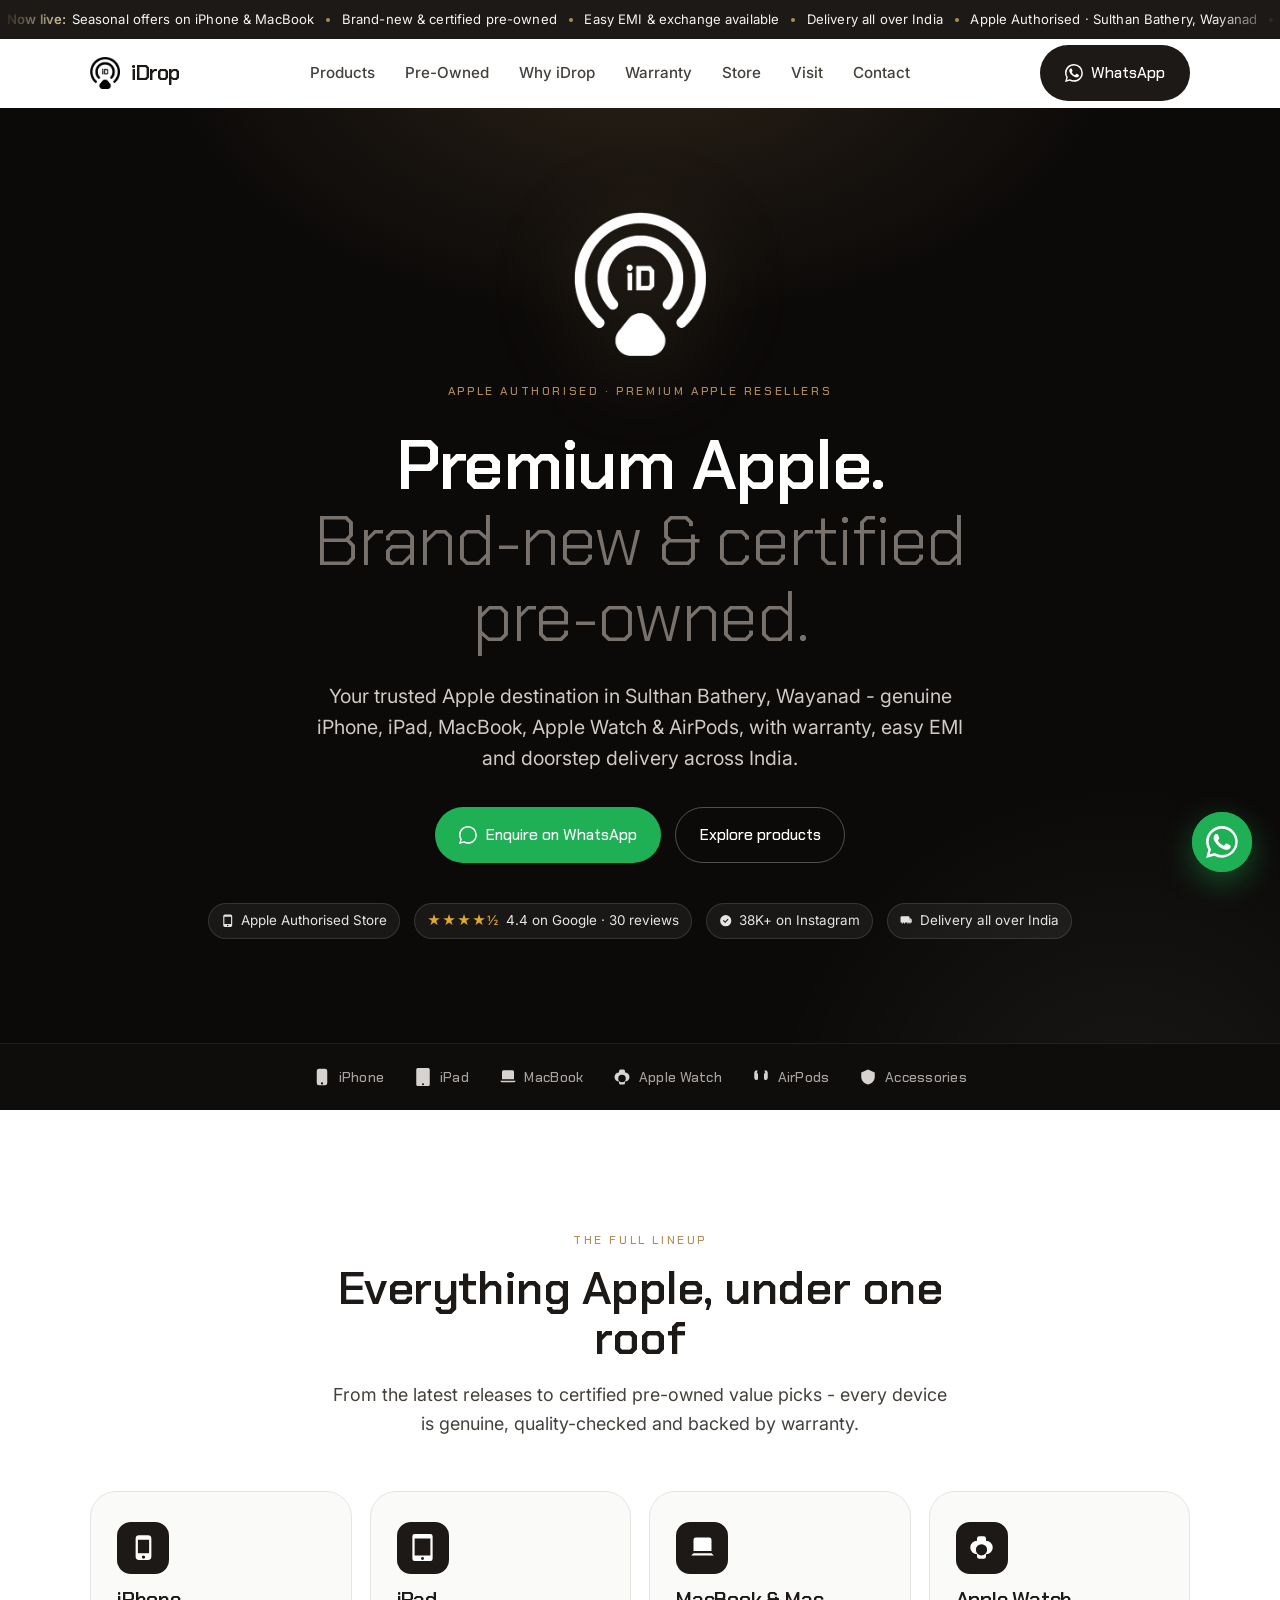
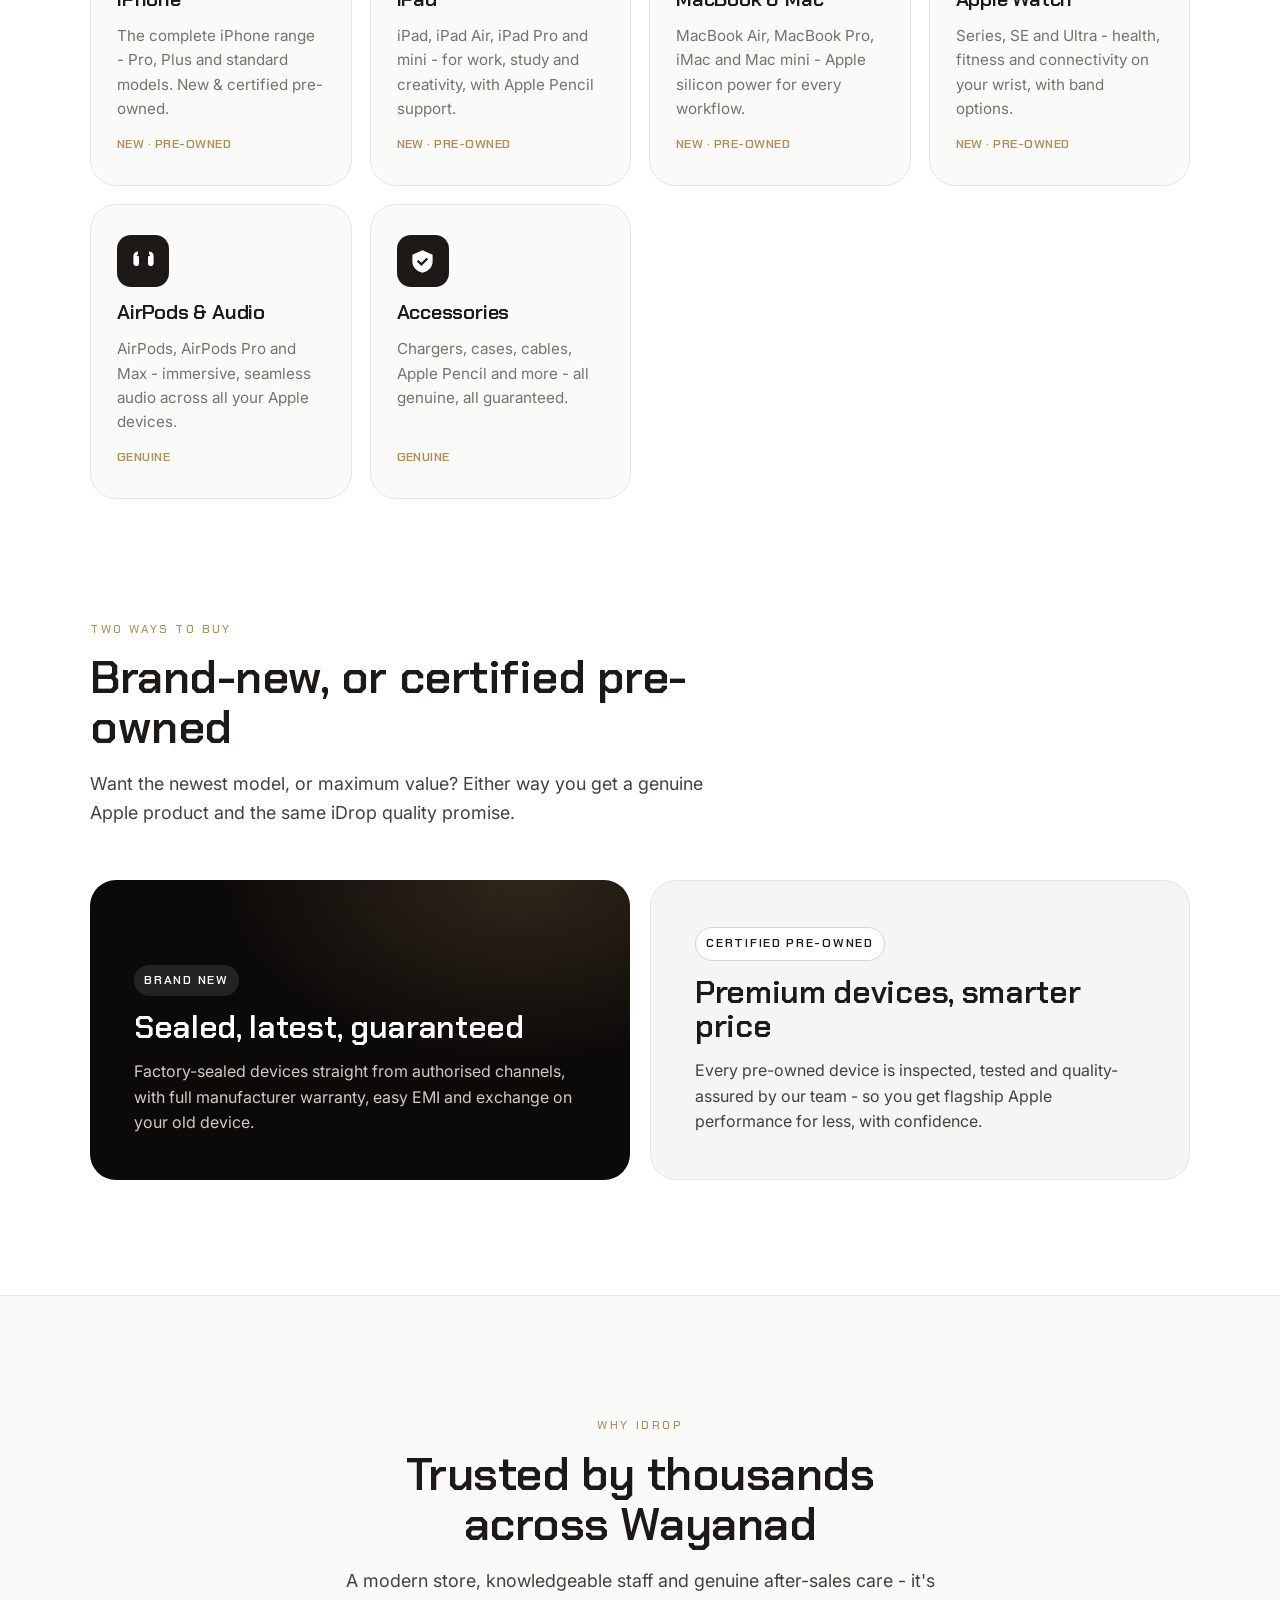
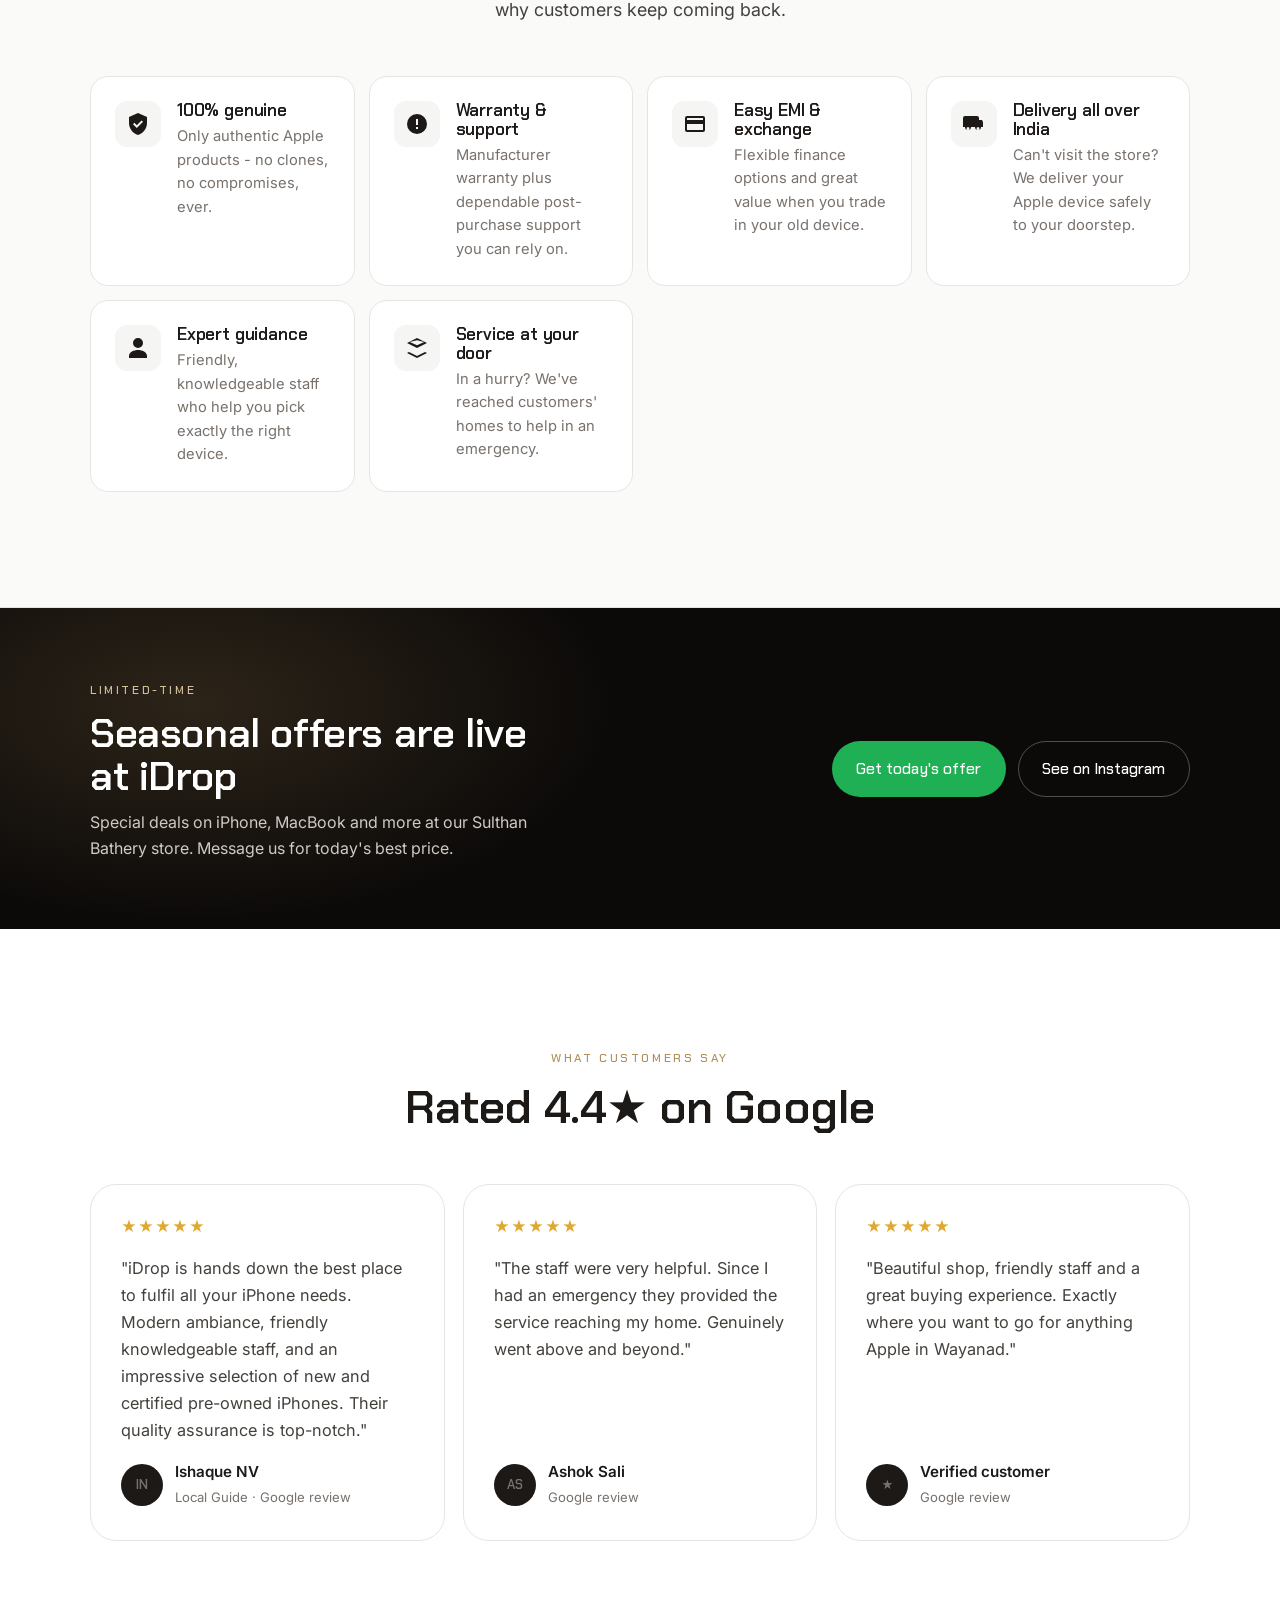
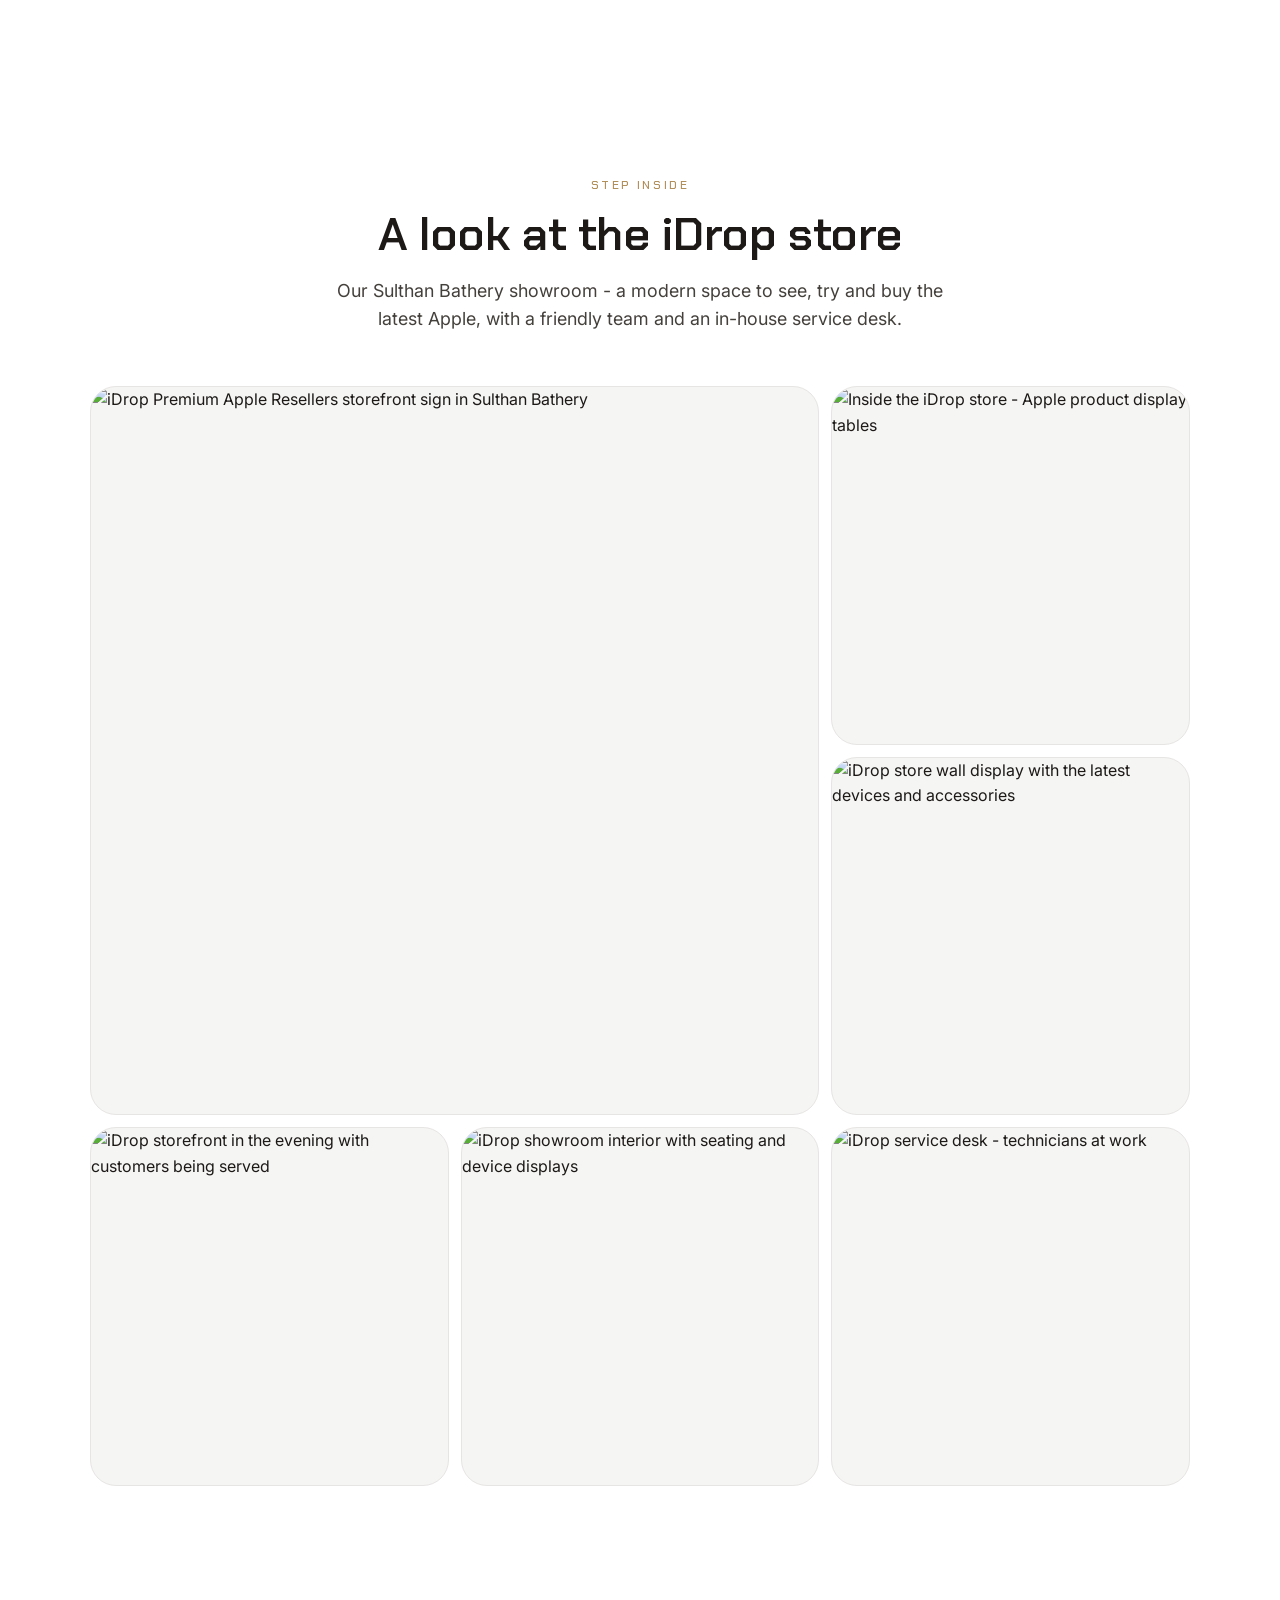
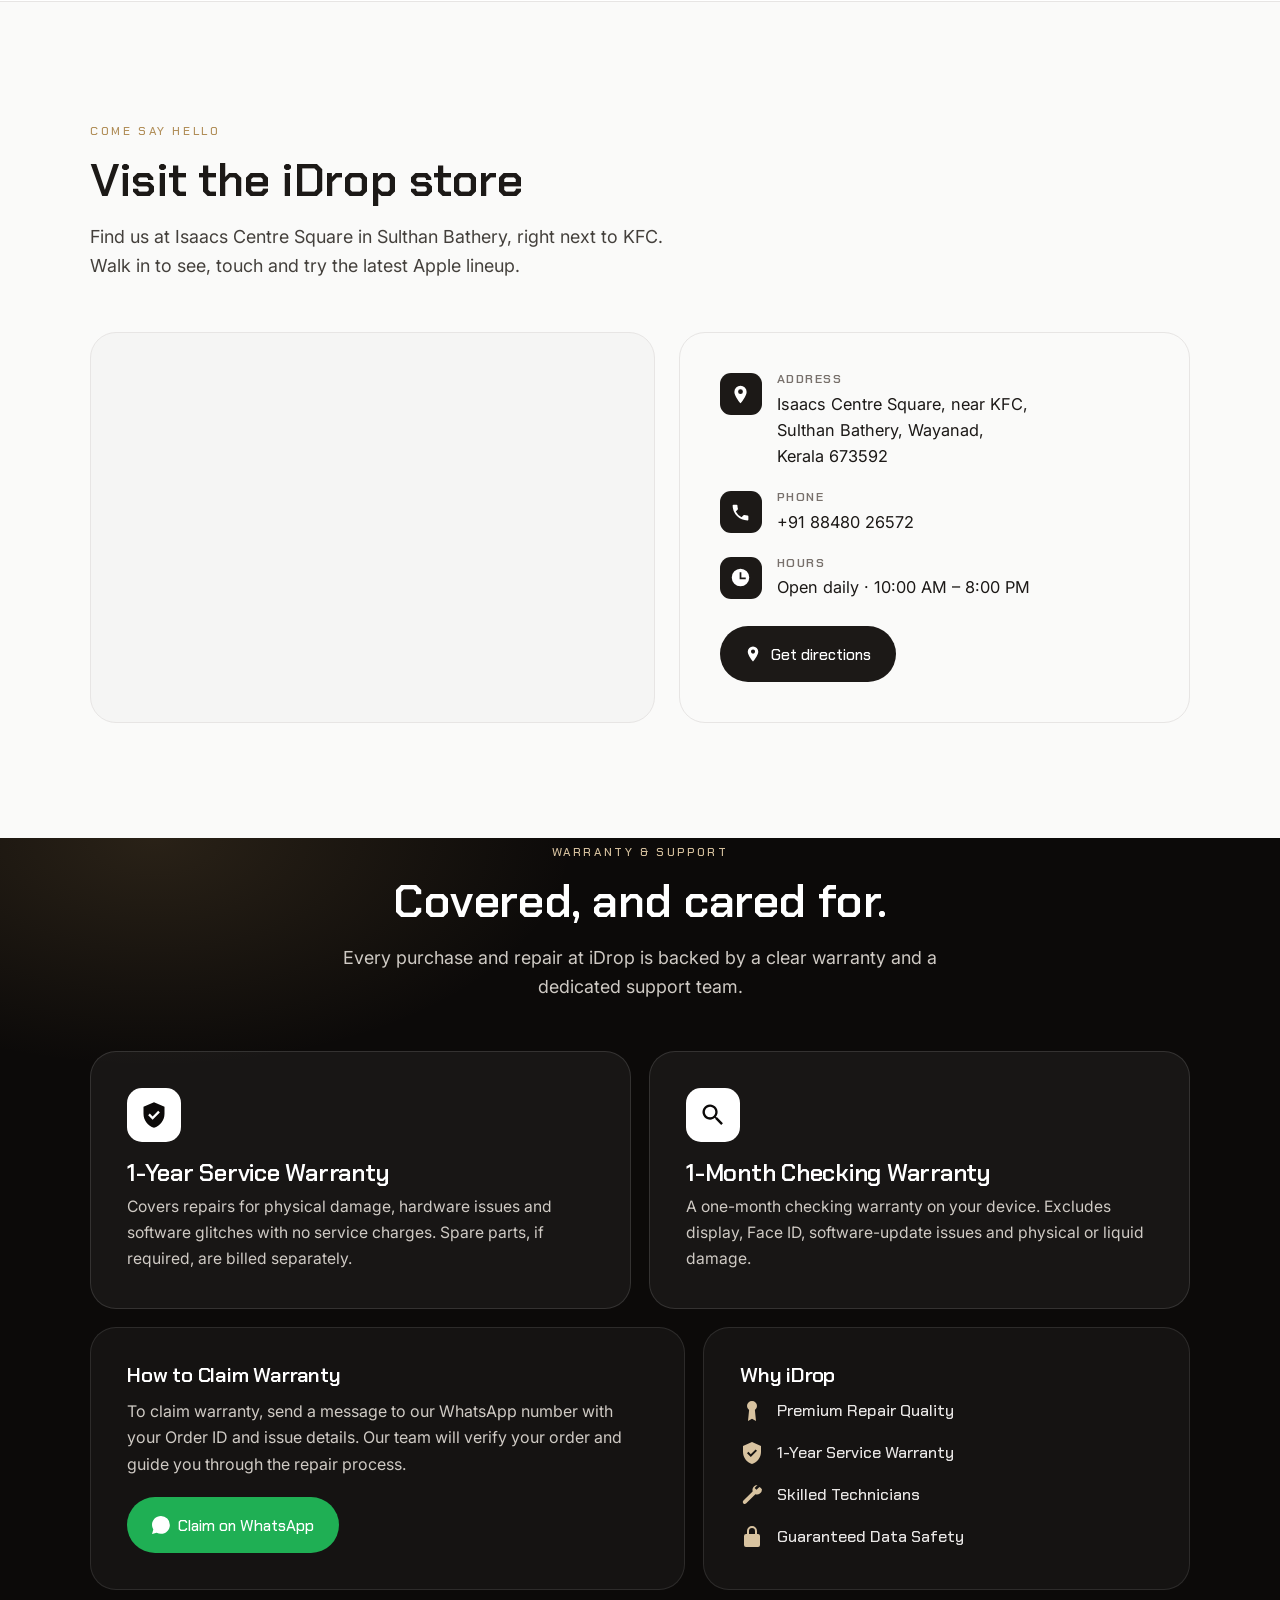
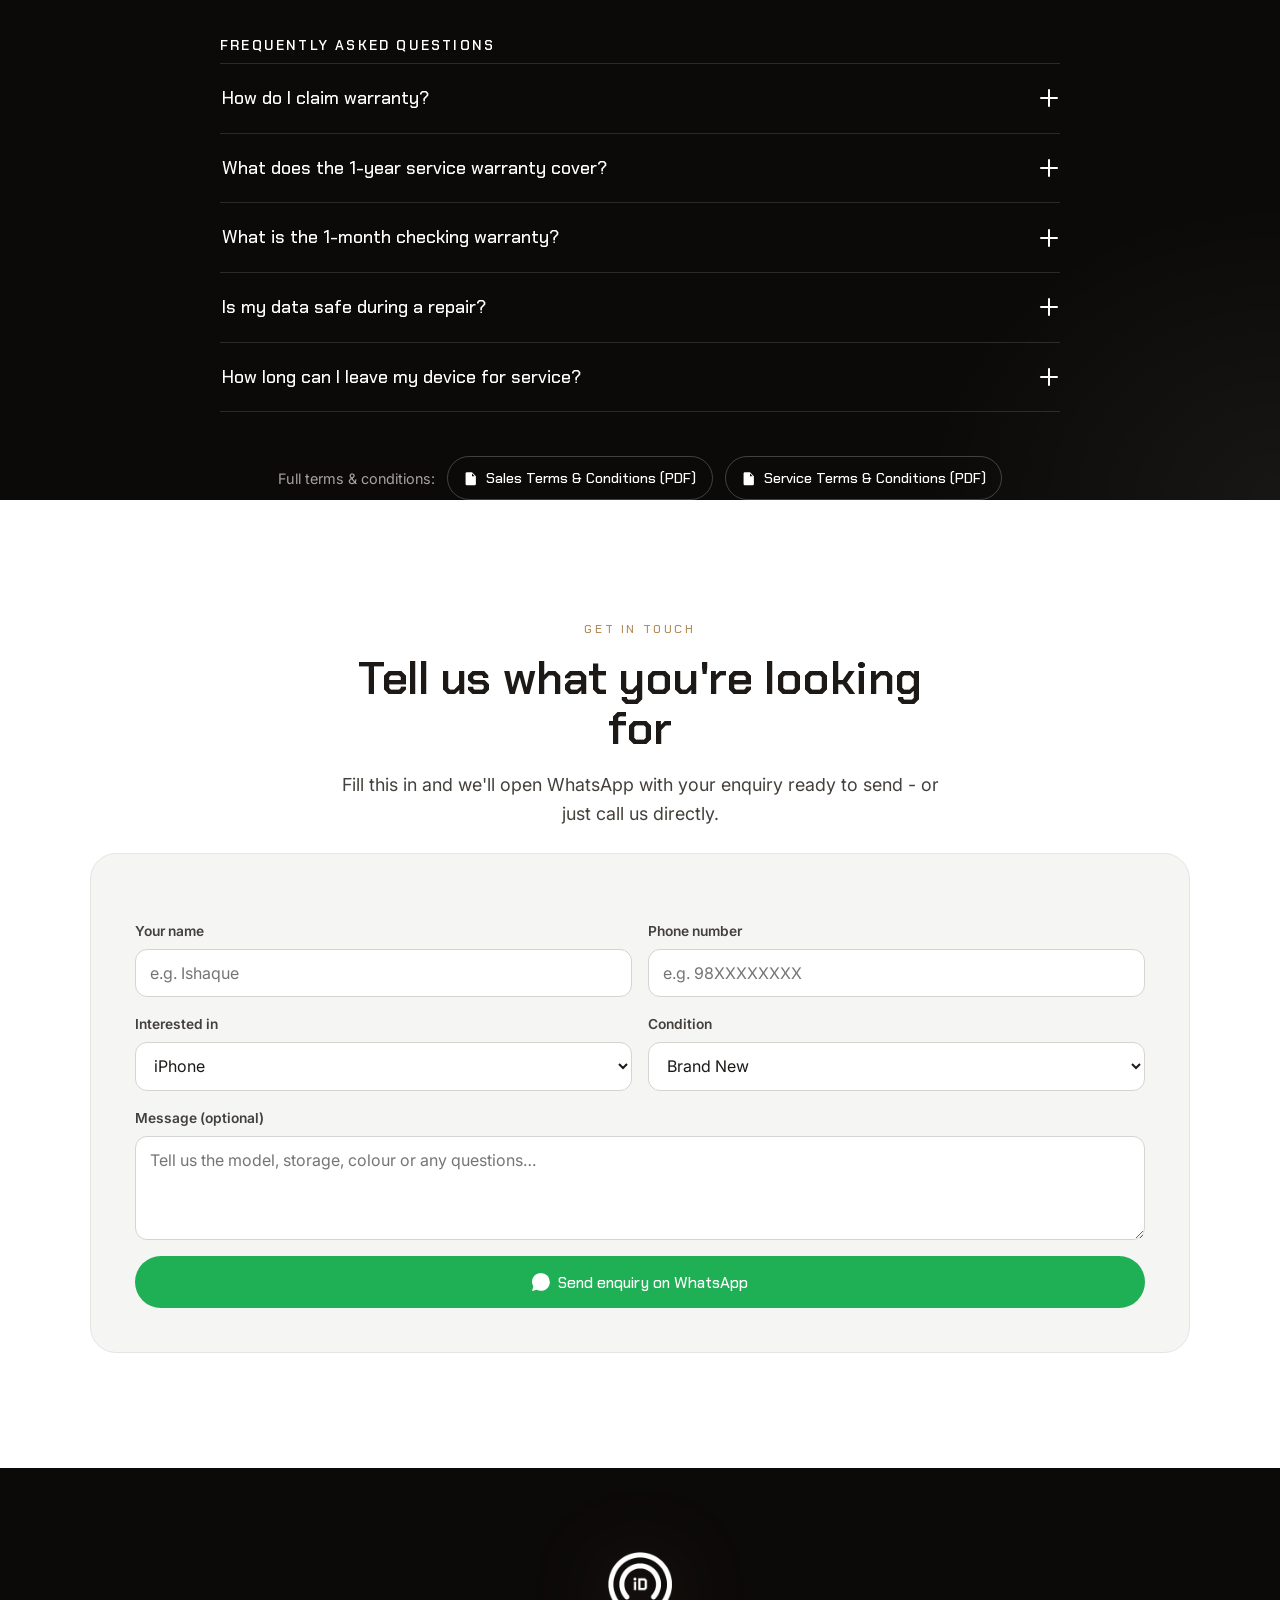
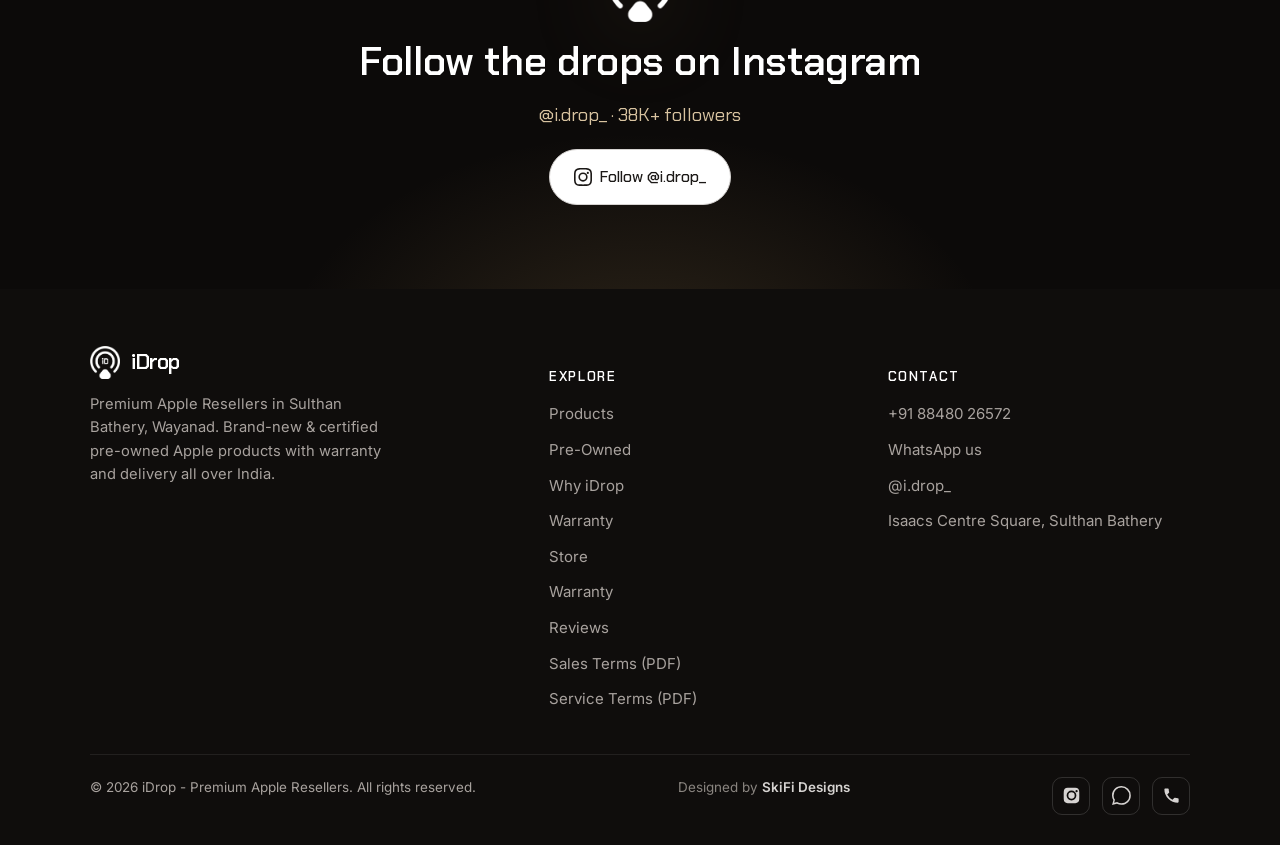
==== index.html @ 6bb277c7 "Add Warranty & Support section + sales/service T&C PDFs" ====
<!DOCTYPE html>
<html lang="en">
<head>
<meta charset="UTF-8">
<meta name="viewport" content="width=device-width, initial-scale=1">
<title>iDrop - Premium Apple Resellers in Sulthan Bathery, Wayanad</title>
<meta name="description" content="iDrop is an Apple Authorised premium reseller in Sulthan Bathery, Wayanad. Shop brand-new & certified pre-owned iPhone, iPad, MacBook, Apple Watch & AirPods with warranty, easy EMI and delivery all over India.">
<meta name="theme-color" content="#0C0A09">
<link rel="canonical" href="https://idropdigital.com/">
<link rel="icon" href="favicon.png" type="image/png">
<link rel="apple-touch-icon" href="favicon.png">
<!-- Open Graph -->
<meta property="og:type" content="website">
<meta property="og:title" content="iDrop - Premium Apple Resellers">
<meta property="og:description" content="Brand-new & certified pre-owned Apple products. Apple Authorised store in Sulthan Bathery, Wayanad. Delivery all over India.">
<meta property="og:url" content="https://idropdigital.com/">
<meta property="og:image" content="https://idropdigital.com/og-image.png">
<meta name="twitter:card" content="summary_large_image">
<!-- Fonts -->
<link rel="preconnect" href="https://fonts.googleapis.com">
<link rel="preconnect" href="https://fonts.gstatic.com" crossorigin>
<link href="https://fonts.googleapis.com/css2?family=Chakra+Petch:wght@300;400;500;600;700&family=Inter:wght@400;500;600&display=swap" rel="stylesheet">
<style>
/* ===== iDrop - Premium Apple Resellers ===== */
:root{
  --black:#0C0A09; --ink:#1C1917; --stone-900:#1c1917; --stone-700:#44403c;
  --stone-500:#78716c; --stone-300:#d6d3d1; --stone-200:#e7e5e4; --stone-100:#f5f5f4;
  --bg:#ffffff; --paper:#fafaf9; --white:#ffffff;
  --accent:#b08d57; --accent-soft:#d8c3a0; --star:#e0a82e;
  --ring:#1c1917;
  --maxw:1180px;
  --r-sm:12px; --r:18px; --r-lg:26px; --r-pill:999px;
  --sh-1:0 1px 2px rgba(12,10,9,.06),0 4px 14px rgba(12,10,9,.05);
  --sh-2:0 8px 30px rgba(12,10,9,.10);
  --sh-3:0 24px 60px rgba(12,10,9,.18);
  --ease:cubic-bezier(.22,.61,.36,1);
  --font-d:"Chakra Petch",system-ui,sans-serif;
  --font-b:"Inter",system-ui,-apple-system,Segoe UI,Roboto,sans-serif;
}
*,*::before,*::after{box-sizing:border-box}
html{scroll-behavior:smooth}
@media (prefers-reduced-motion:reduce){html{scroll-behavior:auto}}
body{
  margin:0;font-family:var(--font-b);color:var(--ink);background:var(--bg);
  font-size:16px;line-height:1.6;-webkit-font-smoothing:antialiased;text-rendering:optimizeLegibility;
  overflow-x:hidden;
}
h1,h2,h3,h4{font-family:var(--font-d);font-weight:600;line-height:1.08;letter-spacing:-.01em;margin:0}
p{margin:0}
a{color:inherit;text-decoration:none}
img,svg{display:block;max-width:100%}
.wrap{width:100%;max-width:var(--maxw);margin-inline:auto;padding-inline:clamp(20px,5vw,40px)}
.eyebrow{font-family:var(--font-d);text-transform:uppercase;letter-spacing:.22em;font-size:.74rem;font-weight:500;color:var(--accent)}
.section{padding-block:clamp(64px,9vw,128px)}
.center{text-align:center}
.muted{color:var(--stone-500)}
.h-sub{max-width:56ch;margin-top:18px;color:var(--stone-700);font-size:clamp(1rem,1.4vw,1.12rem)}
.center .h-sub{margin-inline:auto}

/* buttons */
.btn{display:inline-flex;align-items:center;gap:.55em;font-family:var(--font-d);font-weight:500;
  font-size:.98rem;padding:.92em 1.5em;border-radius:var(--r-pill);cursor:pointer;border:1px solid transparent;
  transition:transform .2s var(--ease),background .2s var(--ease),box-shadow .2s var(--ease),color .2s var(--ease);
  white-space:nowrap}
.btn svg{width:1.15em;height:1.15em}
.btn-dark{background:var(--ink);color:#fff}
.btn-dark:hover{background:#000;transform:translateY(-2px);box-shadow:var(--sh-2)}
.btn-light{background:#fff;color:var(--ink);border-color:var(--stone-300)}
.btn-light:hover{border-color:var(--ink);transform:translateY(-2px)}
.btn-wa{background:#1faf54;color:#fff}
.btn-wa:hover{background:#1c9c4b;transform:translateY(-2px);box-shadow:0 10px 30px rgba(31,175,84,.3)}
.btn-ghost{background:transparent;color:#fff;border-color:rgba(255,255,255,.28)}
.btn-ghost:hover{border-color:#fff;background:rgba(255,255,255,.08)}
.btn:focus-visible,a:focus-visible,button:focus-visible{outline:3px solid var(--accent);outline-offset:3px}

/* announce - single-line moving ticker */
.announce{background:var(--ink);color:#f5f5f4;font-size:.82rem;letter-spacing:.01em;overflow:hidden}
.announce .marquee{display:flex;overflow:hidden;white-space:nowrap;
  -webkit-mask-image:linear-gradient(90deg,transparent,#000 5%,#000 95%,transparent);
  mask-image:linear-gradient(90deg,transparent,#000 5%,#000 95%,transparent)}
.announce .marquee-track{display:inline-flex;flex:none;align-items:center;padding-block:9px;animation:annmarquee 32s linear infinite}
.announce .mg{display:inline-flex;align-items:center}
.announce:hover .marquee-track{animation-play-state:paused}
.announce .ann-item{display:inline-flex;align-items:center;padding:0 .55em;flex:none}
.announce strong{color:var(--accent-soft);font-weight:600;margin-right:.4em}
.announce .dot{width:4px;height:4px;border-radius:50%;background:var(--accent);flex:none;margin:0 .35em}
@keyframes annmarquee{from{transform:translateX(0)}to{transform:translateX(-50%)}}
@media (prefers-reduced-motion:reduce){.announce .marquee-track{animation:none}}

/* nav */
.nav{position:sticky;top:0;z-index:50;background:rgba(255,255,255,.72);backdrop-filter:saturate(160%) blur(14px);
  -webkit-backdrop-filter:saturate(160%) blur(14px);border-bottom:1px solid transparent;transition:border-color .3s,box-shadow .3s}
.nav.scrolled{border-color:var(--stone-200);box-shadow:0 4px 20px rgba(12,10,9,.05)}
.nav .wrap{display:flex;align-items:center;justify-content:space-between;height:68px;gap:24px}
.brand{display:flex;align-items:center;gap:11px;color:var(--ink)}
.brand .mark{width:30px;color:var(--ink);--mark-bg:#fff;display:inline-block}
.brand .word{font-family:var(--font-d);font-weight:600;font-size:1.34rem;letter-spacing:-.02em}
.brand .word b{font-weight:600}
.nav-links{display:flex;align-items:center;gap:30px}
.nav-links a{font-size:.95rem;color:var(--stone-700);font-weight:500;position:relative;padding:6px 0}
.nav-links a::after{content:"";position:absolute;left:0;right:100%;bottom:0;height:2px;background:var(--ink);transition:right .25s var(--ease)}
.nav-links a:hover{color:var(--ink)}
.nav-links a:hover::after{right:0}
.nav-cta{display:flex;align-items:center;gap:12px}
.nav-toggle{display:none;background:none;border:0;cursor:pointer;padding:8px;color:var(--ink)}
.nav-toggle svg{width:26px;height:26px}

/* hero */
.hero{position:relative;background:var(--black);color:#fff;overflow:hidden}
.hero::before{content:"";position:absolute;inset:0;background:
  radial-gradient(800px 480px at 50% -8%,rgba(176,141,87,.18),transparent 60%),
  radial-gradient(600px 600px at 88% 110%,rgba(255,255,255,.06),transparent 60%)}
.hero .wrap{position:relative;padding-block:clamp(58px,9vw,104px);display:grid;justify-items:center;text-align:center;gap:26px}
.hero-mark{display:inline-block;width:clamp(92px,14vw,132px);color:#fff;filter:drop-shadow(0 10px 40px rgba(176,141,87,.25));--mark-bg:var(--black)}
.hero h1{font-size:clamp(2.4rem,6.2vw,4.4rem);font-weight:600;letter-spacing:-.025em;max-width:16ch}
.hero h1 .thin{color:var(--stone-500);font-weight:300}
.hero-sub{max-width:54ch;color:#cfcac4;font-size:clamp(1.02rem,1.7vw,1.22rem)}
.hero-cta{display:flex;gap:14px;flex-wrap:wrap;justify-content:center;margin-top:6px}
.trust{display:flex;flex-wrap:wrap;gap:10px 14px;justify-content:center;margin-top:14px}
.trust .chip{display:inline-flex;align-items:center;gap:.5em;font-size:.84rem;color:#e7e5e4;
  background:rgba(255,255,255,.06);border:1px solid rgba(255,255,255,.12);padding:.5em .9em;border-radius:var(--r-pill)}
.trust .chip svg{width:1em;height:1em}
.stars{color:var(--star);letter-spacing:1px}

/* logo strip */
.cats{border-top:1px solid rgba(255,255,255,.08);background:#0f0d0c}
.cats .wrap{display:flex;flex-wrap:wrap;gap:18px 30px;justify-content:center;align-items:center;padding-block:22px}
.cats span{display:inline-flex;align-items:center;gap:.55em;color:#a8a29e;font-size:.86rem;font-weight:500;
  font-family:var(--font-d);letter-spacing:.02em}
.cats span svg{width:18px;height:18px;color:#d6d3d1}

/* section heading */
.sec-head{max-width:62ch}
.center.sec-head{margin-inline:auto}
.sec-head h2{font-size:clamp(1.9rem,3.8vw,2.9rem);margin-top:12px}

/* product grid */
.grid-prod{display:grid;grid-template-columns:repeat(auto-fit,minmax(250px,1fr));gap:18px;margin-top:52px}
.pcard{background:var(--paper);border:1px solid var(--stone-200);border-radius:var(--r-lg);padding:30px 26px;
  transition:transform .3s var(--ease),box-shadow .3s var(--ease),border-color .3s;display:flex;flex-direction:column;gap:14px;min-height:230px}
.pcard:hover{transform:translateY(-6px);box-shadow:var(--sh-2);border-color:var(--stone-300)}
.pcard .ic{width:52px;height:52px;border-radius:14px;background:var(--ink);color:#fff;display:grid;place-items:center}
.pcard .ic svg{width:27px;height:27px}
.pcard h3{font-size:1.28rem}
.pcard p{color:var(--stone-500);font-size:.95rem}
.pcard .tag{margin-top:auto;font-size:.78rem;font-weight:600;font-family:var(--font-d);letter-spacing:.04em;
  text-transform:uppercase;color:var(--accent)}

/* split feature */
.split{display:grid;grid-template-columns:1fr 1fr;gap:20px;margin-top:52px}
.fcard{border-radius:var(--r-lg);padding:clamp(28px,4vw,44px);position:relative;overflow:hidden;min-height:300px;
  display:flex;flex-direction:column;justify-content:flex-end;gap:14px}
.fcard.dark{background:var(--black);color:#fff}
.fcard.dark::after{content:"";position:absolute;inset:0;background:radial-gradient(500px 300px at 80% 0,rgba(176,141,87,.22),transparent 60%)}
.fcard.lite{background:var(--stone-100);border:1px solid var(--stone-200)}
.fcard .badge{position:relative;align-self:flex-start;font-family:var(--font-d);font-size:.76rem;letter-spacing:.14em;
  text-transform:uppercase;font-weight:600;padding:.5em .85em;border-radius:var(--r-pill)}
.fcard.dark .badge{background:rgba(255,255,255,.1);color:#fff}
.fcard.lite .badge{background:#fff;border:1px solid var(--stone-300);color:var(--ink)}
.fcard h3{position:relative;font-size:clamp(1.5rem,2.6vw,2rem)}
.fcard p{position:relative;font-size:1rem}
.fcard.dark p{color:#cfcac4}
.fcard.lite p{color:var(--stone-700)}

/* why / features */
.feat-grid{display:grid;grid-template-columns:repeat(auto-fit,minmax(260px,1fr));gap:14px;margin-top:52px}
.feat{display:flex;gap:16px;padding:24px;border-radius:var(--r);background:#fff;border:1px solid var(--stone-200);transition:border-color .3s,transform .3s var(--ease)}
.feat:hover{border-color:var(--stone-300);transform:translateY(-3px)}
.feat .fi{flex:none;width:46px;height:46px;border-radius:12px;background:var(--stone-100);color:var(--ink);display:grid;place-items:center}
.feat .fi svg{width:24px;height:24px}
.feat h4{font-size:1.08rem;margin-bottom:5px;font-weight:600}
.feat p{font-size:.92rem;color:var(--stone-500)}

/* offer banner */
.offer{background:var(--black);color:#fff;position:relative;overflow:hidden}
.offer::before{content:"";position:absolute;inset:0;background:radial-gradient(700px 360px at 15% 30%,rgba(176,141,87,.2),transparent 60%)}
.offer .wrap{position:relative;display:flex;align-items:center;justify-content:space-between;gap:34px;flex-wrap:wrap;
  padding-block:clamp(46px,6vw,68px)}
.offer .eyebrow{color:var(--accent-soft)}
.offer h2{font-size:clamp(1.7rem,3.4vw,2.5rem);margin-top:10px;max-width:18ch}
.offer p{color:#cfcac4;margin-top:12px;max-width:46ch}
.offer .o-cta{display:flex;gap:12px;flex-wrap:wrap}

/* testimonials */
.tgrid{display:grid;grid-template-columns:repeat(auto-fit,minmax(290px,1fr));gap:18px;margin-top:52px}
.tcard{background:#fff;border:1px solid var(--stone-200);border-radius:var(--r-lg);padding:30px;display:flex;flex-direction:column;gap:16px}
.tcard .stars{font-size:.95rem}
.tcard blockquote{margin:0;font-size:1.02rem;color:var(--stone-700);line-height:1.65}
.tcard .who{display:flex;align-items:center;gap:12px;margin-top:auto}
.tcard .av{width:42px;height:42px;border-radius:50%;background:var(--ink);color:#fff;display:grid;place-items:center;
  font-family:var(--font-d);font-weight:600;font-size:1rem}
.tcard .who b{font-weight:600;font-size:.95rem;display:block}
.tcard .who span{font-size:.82rem;color:var(--stone-500)}

/* visit */
.visit-grid{display:grid;grid-template-columns:1.05fr .95fr;gap:24px;margin-top:52px;align-items:stretch}
.map-card{border-radius:var(--r-lg);overflow:hidden;border:1px solid var(--stone-200);min-height:380px;background:var(--stone-100)}
.map-card iframe{width:100%;height:100%;min-height:380px;border:0;display:block;filter:grayscale(.2) contrast(1.02)}
.info-card{background:var(--paper);border:1px solid var(--stone-200);border-radius:var(--r-lg);padding:clamp(28px,4vw,40px);
  display:flex;flex-direction:column;gap:22px}
.info-row{display:flex;gap:15px}
.info-row .ri{flex:none;width:42px;height:42px;border-radius:11px;background:var(--ink);color:#fff;display:grid;place-items:center}
.info-row .ri svg{width:21px;height:21px}
.info-row h4{font-size:.78rem;text-transform:uppercase;letter-spacing:.12em;color:var(--stone-500);font-family:var(--font-d);font-weight:600;margin-bottom:4px}
.info-row p{font-size:1.02rem;color:var(--ink)}
.info-row a:hover{color:var(--accent);text-decoration:underline}
.info-card .btn{margin-top:4px;align-self:flex-start}

/* enquiry form */
.enq{background:var(--stone-100);border-radius:var(--r-lg);border:1px solid var(--stone-200);padding:clamp(28px,4vw,44px);margin-top:24px}
.enq form{display:grid;grid-template-columns:1fr 1fr;gap:16px;margin-top:22px}
.field{display:flex;flex-direction:column;gap:7px}
.field.full{grid-column:1/-1}
.field label{font-size:.86rem;font-weight:600;color:var(--stone-700)}
.field input,.field select,.field textarea{font-family:var(--font-b);font-size:1rem;padding:.8em .9em;border-radius:12px;
  border:1px solid var(--stone-300);background:#fff;color:var(--ink);min-height:48px;transition:border-color .2s,box-shadow .2s}
.field textarea{min-height:104px;resize:vertical}
.field input:focus,.field select:focus,.field textarea:focus{outline:none;border-color:var(--ink);box-shadow:0 0 0 3px rgba(28,25,23,.08)}

/* instagram */
.ig{background:var(--black);color:#fff;text-align:center;position:relative;overflow:hidden}
.ig::before{content:"";position:absolute;inset:0;background:radial-gradient(600px 400px at 50% 120%,rgba(176,141,87,.2),transparent 60%)}
.ig .wrap{position:relative;display:grid;justify-items:center;gap:18px;padding-block:clamp(54px,7vw,84px)}
.ig h2{font-size:clamp(1.7rem,3.4vw,2.5rem)}
.ig .handle{font-family:var(--font-d);font-size:1.15rem;color:var(--accent-soft)}

/* footer */
.foot{background:#0f0d0c;color:#a8a29e;padding-block:56px 30px}
.foot .top{display:grid;grid-template-columns:1.4fr 1fr 1fr;gap:36px}
.foot .brand .mark{color:#fff}.foot .brand .word{color:#fff}
.foot p{font-size:.92rem;margin-top:14px;max-width:34ch;color:#a8a29e}
.foot h5{color:#fff;font-family:var(--font-d);font-size:.82rem;letter-spacing:.12em;text-transform:uppercase;margin-bottom:14px;font-weight:600}
.foot ul{list-style:none;margin:0;padding:0;display:flex;flex-direction:column;gap:10px}
.foot ul a{font-size:.94rem;color:#a8a29e}
.foot ul a:hover{color:#fff}
.foot .bot{border-top:1px solid rgba(255,255,255,.08);margin-top:42px;padding-top:22px;display:flex;justify-content:space-between;
  gap:14px;flex-wrap:wrap;font-size:.84rem}
.foot .socials{display:flex;gap:12px}
.foot .socials a{width:38px;height:38px;border-radius:10px;border:1px solid rgba(255,255,255,.14);display:grid;place-items:center;color:#d6d3d1;transition:background .2s,color .2s,border-color .2s}
.foot .socials a:hover{background:#fff;color:#0f0d0c;border-color:#fff}
.foot .socials svg{width:19px;height:19px}

/* reveal */
.reveal{opacity:0;transform:translateY(22px);transition:opacity .7s var(--ease),transform .7s var(--ease)}
.reveal.in{opacity:1;transform:none}
@media (prefers-reduced-motion:reduce){.reveal{opacity:1;transform:none;transition:none}
  .btn:hover,.pcard:hover,.feat:hover{transform:none}}

/* mobile menu */
.m-menu{display:none}
@media (max-width:860px){
  .nav-links,.nav-cta .btn-call-label{display:none}
  .nav-toggle{display:inline-flex}
  .m-menu{display:block;position:fixed;inset:68px 0 auto 0;background:#fff;border-bottom:1px solid var(--stone-200);
    box-shadow:var(--sh-2);transform:translateY(-130%);transition:transform .35s var(--ease);z-index:49}
  .m-menu.open{transform:none}
  .m-menu ul{list-style:none;margin:0;padding:14px clamp(20px,5vw,40px) 24px;display:flex;flex-direction:column;gap:4px}
  .m-menu a{padding:14px 4px;font-family:var(--font-d);font-size:1.08rem;font-weight:500;border-bottom:1px solid var(--stone-100)}
  .m-menu .btn{margin-top:14px;justify-content:center}
  .split{grid-template-columns:1fr}
  .visit-grid{grid-template-columns:1fr}
  .foot .top{grid-template-columns:1fr 1fr}
  .enq form{grid-template-columns:1fr}
}
@media (max-width:520px){
  .foot .top{grid-template-columns:1fr}
  .hero-cta{flex-direction:column;width:100%}
  .hero-cta .btn{justify-content:center}
  .offer .wrap{flex-direction:column;align-items:flex-start}
}

/* floating whatsapp */
.wa-float{position:fixed;right:clamp(16px,4vw,28px);bottom:clamp(16px,4vw,28px);z-index:45;
  width:60px;height:60px;border-radius:50%;background:#1faf54;color:#fff;display:grid;place-items:center;
  box-shadow:0 10px 30px rgba(31,175,84,.42);transition:transform .2s var(--ease),box-shadow .2s var(--ease)}
.wa-float svg{width:32px;height:32px;position:relative;z-index:2}
.wa-float:hover{transform:translateY(-3px) scale(1.05);box-shadow:0 16px 38px rgba(31,175,84,.55)}
.wa-float::after{content:"";position:absolute;inset:0;border-radius:50%;background:#1faf54;z-index:1;animation:waPulse 2.6s ease-out infinite}
.wa-tip{position:absolute;right:74px;top:50%;transform:translateY(-50%) translateX(8px);background:var(--ink);color:#fff;
  font-family:var(--font-d);font-size:.86rem;font-weight:500;padding:.55em .85em;border-radius:10px;white-space:nowrap;
  opacity:0;pointer-events:none;transition:opacity .2s var(--ease),transform .2s var(--ease);box-shadow:var(--sh-2)}
.wa-tip::after{content:"";position:absolute;right:-5px;top:50%;transform:translateY(-50%) rotate(45deg);width:10px;height:10px;background:var(--ink)}
.wa-float:hover .wa-tip,.wa-float:focus-visible .wa-tip{opacity:1;transform:translateY(-50%) translateX(0)}
@keyframes waPulse{0%{transform:scale(1);opacity:.55}70%{transform:scale(1.7);opacity:0}100%{transform:scale(1.7);opacity:0}}
@media (prefers-reduced-motion:reduce){.wa-float::after{animation:none;display:none}.wa-float:hover{transform:none}}
@media (max-width:520px){.wa-float{width:54px;height:54px}.wa-float svg{width:29px;height:29px}.wa-tip{display:none}}


/* official logo images */
.brand .mark img,.hero-mark img{width:100%;height:auto;display:block}
.brand .mark img{filter:brightness(0)}        /* dark logo on light nav */
.foot .brand .mark img{filter:none}            /* white logo on dark footer */
.hero-mark img{filter:none}                    /* white logo on dark hero/ig */
.nav .brand .mark{display:inline-flex;align-items:center}

/* hide nav whatsapp button on mobile (floating button covers it) */
@media (max-width:860px){.nav-wa{display:none!important}}

/* store gallery - packed mosaic, no empty space */
.gallery{display:grid;grid-template-columns:repeat(3,1fr);grid-auto-flow:dense;gap:12px;margin-top:52px}
.gallery figure{margin:0;border-radius:var(--r-lg);overflow:hidden;aspect-ratio:1;background:var(--stone-100);border:1px solid var(--stone-200);position:relative}
.gallery img{width:100%;height:100%;object-fit:cover;display:block;transition:transform .6s var(--ease)}
.gallery figure::after{content:"";position:absolute;inset:0;box-shadow:inset 0 -40px 50px -30px rgba(12,10,9,.28);opacity:0;transition:opacity .4s var(--ease)}
.gallery figure:hover img{transform:scale(1.06)}
.gallery figure:hover::after{opacity:1}
.gallery .feature{grid-column:span 2;grid-row:span 2}
@media (max-width:860px){.gallery{grid-template-columns:repeat(2,1fr)}.gallery .feature{grid-column:span 2;grid-row:span 1;aspect-ratio:16/10}}
@media (max-width:520px){.gallery{grid-template-columns:1fr;gap:10px}.gallery .feature{grid-column:auto;aspect-ratio:1}}

/* footer credit */
.foot .credit{font-size:.84rem;color:#8a8580}
.foot .credit a{color:#d6d3d1;font-weight:600}
.foot .credit a:hover{color:#fff;text-decoration:underline}

/* ===== warranty & support ===== */
.warranty{background:var(--black);color:#fff;position:relative;overflow:hidden}
.warranty::before{content:"";position:absolute;inset:0;background:
  radial-gradient(700px 380px at 12% 0,rgba(176,141,87,.18),transparent 60%),
  radial-gradient(600px 500px at 100% 100%,rgba(255,255,255,.05),transparent 60%)}
.warranty .wrap{position:relative}
.warranty .eyebrow{color:var(--accent-soft)}
.warranty .h-sub{color:#cfcac4}
.warranty h2,.warranty h3{color:#fff}

.wcards{display:grid;grid-template-columns:1fr 1fr;gap:18px;margin-top:50px}
.wcard{background:rgba(255,255,255,.05);border:1px solid rgba(255,255,255,.12);border-radius:var(--r-lg);padding:clamp(26px,3.5vw,36px);transition:border-color .3s,transform .3s var(--ease)}
.wcard:hover{border-color:rgba(255,255,255,.28);transform:translateY(-4px)}
.wcard .wic{width:54px;height:54px;border-radius:15px;background:#fff;color:var(--black);display:grid;place-items:center}
.wcard .wic svg{width:28px;height:28px}
.wcard h3{font-size:clamp(1.25rem,2.2vw,1.5rem);margin:18px 0 8px}
.wcard p{color:#cfcac4;font-size:.98rem;line-height:1.65}

.warranty-grid{display:grid;grid-template-columns:1.1fr .9fr;gap:18px;margin-top:18px}
.claim,.why-w{background:rgba(255,255,255,.04);border:1px solid rgba(255,255,255,.1);border-radius:var(--r-lg);padding:clamp(26px,3.5vw,36px)}
.claim h3,.why-w h3{font-size:1.28rem;margin-bottom:12px}
.claim p{color:#cfcac4;margin-bottom:20px;line-height:1.65}
.why-list{list-style:none;margin:0;padding:0;display:flex;flex-direction:column;gap:16px}
.why-list li{display:flex;align-items:center;gap:13px;color:#e7e5e4;font-family:var(--font-d);font-weight:500;font-size:1.02rem}
.why-list li svg{width:24px;height:24px;color:var(--accent-soft);flex:none}

.faq{margin-top:48px;max-width:840px;margin-inline:auto}
.faq-title{font-family:var(--font-d);text-transform:uppercase;letter-spacing:.16em;font-size:.86rem;color:#a8a29e;margin-bottom:10px;font-weight:600}
.faq-item{border-top:1px solid rgba(255,255,255,.13)}
.faq-item:last-child{border-bottom:1px solid rgba(255,255,255,.13)}
.faq-item summary{list-style:none;cursor:pointer;display:flex;align-items:center;justify-content:space-between;gap:16px;
  padding:20px 2px;font-family:var(--font-d);font-weight:500;font-size:clamp(1rem,1.6vw,1.12rem);color:#fff}
.faq-item summary::-webkit-details-marker{display:none}
.faq-ic{position:relative;width:18px;height:18px;flex:none;transition:transform .3s var(--ease)}
.faq-ic::before,.faq-ic::after{content:"";position:absolute;background:#fff;border-radius:2px}
.faq-ic::before{left:0;top:8px;width:18px;height:2px}
.faq-ic::after{left:8px;top:0;width:2px;height:18px}
.faq-item[open] .faq-ic{transform:rotate(45deg)}
.faq-a{padding:0 2px 22px;color:#cfcac4;line-height:1.7;max-width:74ch}

.terms{margin-top:44px;display:flex;flex-wrap:wrap;align-items:center;gap:12px;justify-content:center}
.terms>span{color:#a8a29e;font-size:.9rem}
.terms a{display:inline-flex;align-items:center;gap:.5em;font-family:var(--font-d);font-weight:500;font-size:.92rem;color:#fff;
  border:1px solid rgba(255,255,255,.22);padding:.62em 1.05em;border-radius:var(--r-pill);transition:background .2s var(--ease),color .2s var(--ease),border-color .2s var(--ease)}
.terms a svg{width:1.05em;height:1.05em}
.terms a:hover{background:#fff;color:var(--black);border-color:#fff}

@media (max-width:860px){
  .wcards,.warranty-grid{grid-template-columns:1fr}
  .terms{flex-direction:column;align-items:stretch;text-align:center}
  .terms a{justify-content:center}
}

</style>
<script type="application/ld+json">
{
  "@context":"https://schema.org",
  "@type":"ElectronicsStore",
  "name":"iDrop - Premium Apple Resellers",
  "image":"https://idropdigital.com/og-image.png",
  "url":"https://idropdigital.com/",
  "telephone":"+918848026572",
  "priceRange":"₹₹",
  "address":{"@type":"PostalAddress","streetAddress":"Isaacs Centre Square, near KFC","addressLocality":"Sulthan Bathery","addressRegion":"Kerala","postalCode":"673592","addressCountry":"IN"},
  "geo":{"@type":"GeoCoordinates","latitude":11.6615845,"longitude":76.2557967},
  "sameAs":["https://www.instagram.com/i.drop_/"],
  "aggregateRating":{"@type":"AggregateRating","ratingValue":"4.4","reviewCount":"30"}
}
</script>
</head>
<body>

<!-- Announcement -->
<div class="announce" aria-label="Announcements"><div class="marquee"><div class="marquee-track"><span class="mg"><span class="ann-item"><strong>Now live:</strong> Seasonal offers on iPhone &amp; MacBook</span><span class="dot"></span><span class="ann-item">Brand-new &amp; certified pre-owned</span><span class="dot"></span><span class="ann-item">Easy EMI &amp; exchange available</span><span class="dot"></span><span class="ann-item">Delivery all over India</span><span class="dot"></span><span class="ann-item">Apple Authorised · Sulthan Bathery, Wayanad</span><span class="dot"></span></span><span class="mg" aria-hidden="true"><span class="ann-item"><strong>Now live:</strong> Seasonal offers on iPhone &amp; MacBook</span><span class="dot"></span><span class="ann-item">Brand-new &amp; certified pre-owned</span><span class="dot"></span><span class="ann-item">Easy EMI &amp; exchange available</span><span class="dot"></span><span class="ann-item">Delivery all over India</span><span class="dot"></span><span class="ann-item">Apple Authorised · Sulthan Bathery, Wayanad</span><span class="dot"></span></span></div></div></div>

<!-- Nav -->
<header class="nav" id="nav"><div class="wrap">
  <a class="brand" href="#top" aria-label="iDrop home">
    <span class="mark" aria-hidden="true"><img src="logo-mark.png" alt="iDrop logo" style="width:100%;height:auto;display:block"></span>
    <span class="word">i<b>Drop</b></span>
  </a>
  <nav class="nav-links" aria-label="Primary">
    <a href="#products">Products</a>
    <a href="#preowned">Pre-Owned</a>
    <a href="#why">Why iDrop</a>
    <a href="#warranty">Warranty</a>
    <a href="#gallery">Store</a>
    <a href="#visit">Visit</a>
    <a href="#contact">Contact</a>
  </nav>
  <div class="nav-cta">
    <a class="btn btn-dark nav-wa" href="https://wa.me/918848026572?text=Hi%20iDrop%2C%20I%27d%20like%20an%20enquiry" target="_blank" rel="noopener">
      <svg viewBox="0 0 24 24" fill="currentColor" aria-hidden="true"><path d="M.06 24l1.68-6.13A11.86 11.86 0 010 11.86C0 5.32 5.33 0 11.9 0a11.82 11.82 0 018.41 3.49 11.78 11.78 0 013.48 8.39c0 6.54-5.33 11.86-11.9 11.86a12 12 0 01-5.7-1.45L.06 24zM6.6 20.2l.36.21a9.86 9.86 0 005 1.37 9.88 9.88 0 009.9-9.86 9.74 9.74 0 00-2.9-6.99A9.82 9.82 0 0011.9 2 9.88 9.88 0 002 11.86a9.78 9.78 0 001.5 5.24l.24.38-1 3.65 3.86-.93zm11.69-5.62c-.08-.14-.3-.23-.63-.4-.32-.16-1.9-.94-2.2-1.04-.3-.11-.5-.16-.72.16-.21.32-.82 1.03-1 1.24-.18.21-.37.24-.68.08a8.05 8.05 0 01-2.38-1.47 9 9 0 01-1.65-2.05c-.17-.3 0-.46.14-.61.14-.14.32-.37.48-.55.16-.18.21-.32.32-.53.1-.21.05-.4-.03-.55-.08-.16-.72-1.74-1-2.38-.26-.62-.53-.54-.72-.55l-.62-.01c-.21 0-.55.08-.84.4-.29.32-1.1 1.08-1.1 2.63 0 1.55 1.13 3.05 1.29 3.26.16.21 2.22 3.4 5.39 4.77.75.32 1.34.52 1.8.66.76.24 1.45.21 1.99.13.61-.09 1.9-.78 2.16-1.53.27-.74.27-1.38.19-1.52z"/></svg>
      WhatsApp
    </a>
    <button class="nav-toggle" id="navToggle" aria-label="Open menu" aria-expanded="false">
      <svg viewBox="0 0 24 24" fill="none" stroke="currentColor" stroke-width="2" stroke-linecap="round"><path d="M3 6h18M3 12h18M3 18h18"/></svg>
    </button>
  </div>
</div></header>
<div class="m-menu" id="mMenu"><ul>
  <li><a href="#products">Products</a></li>
  <li><a href="#preowned">Pre-Owned</a></li>
  <li><a href="#why">Why iDrop</a></li>
  <li><a href="#warranty">Warranty</a></li>
  <li><a href="#gallery">Store</a></li>
  <li><a href="#visit">Visit</a></li>
  <li><a href="#contact">Contact</a></li>
  <li><a class="btn btn-dark" href="tel:+918848026572">Call +91 88480 26572</a></li>
</ul></div>

<main id="top">

<!-- Hero -->
<section class="hero">
  <div class="wrap">
    <span class="hero-mark" aria-hidden="true"><img src="logo-mark.png" alt="iDrop logo" style="width:100%;height:auto;display:block"></span>
    <span class="eyebrow">Apple Authorised · Premium Apple Resellers</span>
    <h1>Premium Apple.<br><span class="thin">Brand-new &amp; certified pre-owned.</span></h1>
    <p class="hero-sub">Your trusted Apple destination in Sulthan Bathery, Wayanad - genuine iPhone, iPad, MacBook, Apple Watch &amp; AirPods, with warranty, easy EMI and doorstep delivery across India.</p>
    <div class="hero-cta">
      <a class="btn btn-wa" href="https://wa.me/918848026572?text=Hi%20iDrop%2C%20I%27d%20like%20to%20enquire%20about%20" target="_blank" rel="noopener">
        <svg viewBox="0 0 24 24" fill="currentColor" aria-hidden="true"><path d="M.06 24l1.68-6.13A11.86 11.86 0 010 11.86C0 5.32 5.33 0 11.9 0a11.82 11.82 0 018.41 3.49 11.78 11.78 0 013.48 8.39c0 6.54-5.33 11.86-11.9 11.86a12 12 0 01-5.7-1.45L.06 24zM6.6 20.2l.36.21a9.86 9.86 0 005 1.37 9.88 9.88 0 009.9-9.86 9.74 9.74 0 00-2.9-6.99A9.82 9.82 0 0011.9 2 9.88 9.88 0 002 11.86a9.78 9.78 0 001.5 5.24l.24.38-1 3.65 3.86-.93z"/></svg>
        Enquire on WhatsApp
      </a>
      <a class="btn btn-ghost" href="#products">Explore products</a>
    </div>
    <div class="trust">
      <span class="chip"><svg viewBox="0 0 24 24" fill="currentColor"><path d="M17 1H7a3 3 0 00-3 3v16a3 3 0 003 3h10a3 3 0 003-3V4a3 3 0 00-3-3zm-5 21a1.4 1.4 0 110-2.8 1.4 1.4 0 010 2.8zM18 18H6V5h12z"/></svg>Apple Authorised Store</span>
      <span class="chip"><span class="stars">★★★★½</span> 4.4 on Google · 30 reviews</span>
      <span class="chip"><svg viewBox="0 0 24 24" fill="currentColor"><path d="M12 2a10 10 0 100 20 10 10 0 000-20zm5 8l-6 6-4-4 1.4-1.4L11 13.2l4.6-4.6z"/></svg>38K+ on Instagram</span>
      <span class="chip"><svg viewBox="0 0 24 24" fill="currentColor"><path d="M20 8h-3V6a2 2 0 00-2-2H3a2 2 0 00-2 2v9h2a3 3 0 006 0h4a3 3 0 006 0h2v-5l-3-3zM6 18a1.5 1.5 0 110-3 1.5 1.5 0 010 3zm10 0a1.5 1.5 0 110-3 1.5 1.5 0 010 3zm1-7V9.5l1.8 1.5z"/></svg>Delivery all over India</span>
    </div>
  </div>
</section>

<!-- Category strip -->
<div class="cats"><div class="wrap">
  <span><svg viewBox="0 0 24 24" fill="currentColor"><path d="M16 1H8a3 3 0 00-3 3v16a3 3 0 003 3h8a3 3 0 003-3V4a3 3 0 00-3-3zm-4 21a1.5 1.5 0 110-3 1.5 1.5 0 010 3z"/></svg>iPhone</span>
  <span><svg viewBox="0 0 24 24" fill="currentColor"><path d="M19 0H5a2 2 0 00-2 2v20a2 2 0 002 2h14a2 2 0 002-2V2a2 2 0 00-2-2zm-7 23a1.3 1.3 0 110-2.6A1.3 1.3 0 0112 23z"/></svg>iPad</span>
  <span><svg viewBox="0 0 24 24" fill="currentColor"><path d="M4 5a2 2 0 012-2h12a2 2 0 012 2v10H4zm-2 12h20a2 2 0 01-2 2H4a2 2 0 01-2-2z"/></svg>MacBook</span>
  <span><svg viewBox="0 0 24 24" fill="currentColor"><path d="M16 6V4a2 2 0 00-2-2h-4a2 2 0 00-2 2v2a6 6 0 000 12v2a2 2 0 002 2h4a2 2 0 002-2v-2a6 6 0 000-12zm-4 13a5 5 0 110-10 5 5 0 010 10z"/></svg>Apple Watch</span>
  <span><svg viewBox="0 0 24 24" fill="currentColor"><path d="M7 3a4 4 0 00-4 4v6a3 3 0 003 3 2 2 0 002-2V8a1 1 0 00-1-1H6V7a1 1 0 011-1zm10 0a4 4 0 014 4v6a3 3 0 01-3 3 2 2 0 01-2-2V8a1 1 0 011-1h1V7a1 1 0 00-1-1z"/></svg>AirPods</span>
  <span><svg viewBox="0 0 24 24" fill="currentColor"><path d="M12 2L3 6v6c0 5 3.8 8.7 9 10 5.2-1.3 9-5 9-10V6z"/></svg>Accessories</span>
</div></div>

<!-- Products -->
<section class="section" id="products"><div class="wrap">
  <div class="sec-head center reveal">
    <span class="eyebrow">The full lineup</span>
    <h2>Everything Apple, under one roof</h2>
    <p class="h-sub">From the latest releases to certified pre-owned value picks - every device is genuine, quality-checked and backed by warranty.</p>
  </div>
  <div class="grid-prod">
    <article class="pcard reveal"><span class="ic"><svg viewBox="0 0 24 24" fill="currentColor"><path d="M16 1H8a3 3 0 00-3 3v16a3 3 0 003 3h8a3 3 0 003-3V4a3 3 0 00-3-3zm-4 21a1.5 1.5 0 110-3 1.5 1.5 0 010 3zm5-5H7V5h10z"/></svg></span><h3>iPhone</h3><p>The complete iPhone range - Pro, Plus and standard models. New &amp; certified pre-owned.</p><span class="tag">New · Pre-Owned</span></article>
    <article class="pcard reveal"><span class="ic"><svg viewBox="0 0 24 24" fill="currentColor"><path d="M19 0H5a2 2 0 00-2 2v20a2 2 0 002 2h14a2 2 0 002-2V2a2 2 0 00-2-2zm-7 23a1.3 1.3 0 110-2.6A1.3 1.3 0 0112 23zM19 19H5V4h14z"/></svg></span><h3>iPad</h3><p>iPad, iPad Air, iPad Pro and mini - for work, study and creativity, with Apple Pencil support.</p><span class="tag">New · Pre-Owned</span></article>
    <article class="pcard reveal"><span class="ic"><svg viewBox="0 0 24 24" fill="currentColor"><path d="M4 5a2 2 0 012-2h12a2 2 0 012 2v10H4zm0 12h16l2 2H2z"/></svg></span><h3>MacBook &amp; Mac</h3><p>MacBook Air, MacBook Pro, iMac and Mac mini - Apple silicon power for every workflow.</p><span class="tag">New · Pre-Owned</span></article>
    <article class="pcard reveal"><span class="ic"><svg viewBox="0 0 24 24" fill="currentColor"><path d="M16 6V4a2 2 0 00-2-2h-4a2 2 0 00-2 2v2a6 6 0 000 12v2a2 2 0 002 2h4a2 2 0 002-2v-2a6 6 0 000-12zm-4 13a5 5 0 110-10 5 5 0 010 10z"/></svg></span><h3>Apple Watch</h3><p>Series, SE and Ultra - health, fitness and connectivity on your wrist, with band options.</p><span class="tag">New · Pre-Owned</span></article>
    <article class="pcard reveal"><span class="ic"><svg viewBox="0 0 24 24" fill="currentColor"><path d="M7 3a4 4 0 00-4 4v6a3 3 0 003 3 2 2 0 002-2V8a1 1 0 00-1-1H6a1 1 0 011-1zm10 0a4 4 0 014 4v6a3 3 0 01-3 3 2 2 0 01-2-2V8a1 1 0 011-1h1a1 1 0 00-1-1z"/></svg></span><h3>AirPods &amp; Audio</h3><p>AirPods, AirPods Pro and Max - immersive, seamless audio across all your Apple devices.</p><span class="tag">Genuine</span></article>
    <article class="pcard reveal"><span class="ic"><svg viewBox="0 0 24 24" fill="currentColor"><path d="M12 2L3 6v6c0 5 3.8 8.7 9 10 5.2-1.3 9-5 9-10V6zm-1 14l-4-4 1.4-1.4L11 13.2l4.6-4.6L17 10z"/></svg></span><h3>Accessories</h3><p>Chargers, cases, cables, Apple Pencil and more - all genuine, all guaranteed.</p><span class="tag">Genuine</span></article>
  </div>
</div></section>

<!-- New vs Pre-Owned -->
<section class="section" id="preowned" style="padding-top:0"><div class="wrap">
  <div class="sec-head reveal">
    <span class="eyebrow">Two ways to buy</span>
    <h2>Brand-new, or certified pre-owned</h2>
    <p class="h-sub">Want the newest model, or maximum value? Either way you get a genuine Apple product and the same iDrop quality promise.</p>
  </div>
  <div class="split">
    <article class="fcard dark reveal">
      <span class="badge">Brand New</span>
      <h3>Sealed, latest, guaranteed</h3>
      <p>Factory-sealed devices straight from authorised channels, with full manufacturer warranty, easy EMI and exchange on your old device.</p>
    </article>
    <article class="fcard lite reveal">
      <span class="badge">Certified Pre-Owned</span>
      <h3>Premium devices, smarter price</h3>
      <p>Every pre-owned device is inspected, tested and quality-assured by our team - so you get flagship Apple performance for less, with confidence.</p>
    </article>
  </div>
</div></section>

<!-- Why -->
<section class="section" id="why" style="background:var(--paper);border-block:1px solid var(--stone-200)"><div class="wrap">
  <div class="sec-head center reveal">
    <span class="eyebrow">Why iDrop</span>
    <h2>Trusted by thousands across Wayanad</h2>
    <p class="h-sub">A modern store, knowledgeable staff and genuine after-sales care - it's why customers keep coming back.</p>
  </div>
  <div class="feat-grid">
    <div class="feat reveal"><span class="fi"><svg viewBox="0 0 24 24" fill="currentColor"><path d="M12 1L3 5v6c0 5.5 3.8 10.7 9 12 5.2-1.3 9-6.5 9-12V5zm-1.2 15L7 12.2l1.4-1.4 2.4 2.4 4.8-4.8L17 9.8z"/></svg></span><div><h4>100% genuine</h4><p>Only authentic Apple products - no clones, no compromises, ever.</p></div></div>
    <div class="feat reveal"><span class="fi"><svg viewBox="0 0 24 24" fill="currentColor"><path d="M12 2a10 10 0 100 20 10 10 0 000-20zm1 15h-2v-2h2zm0-4h-2V7h2z"/></svg></span><div><h4>Warranty &amp; support</h4><p>Manufacturer warranty plus dependable post-purchase support you can rely on.</p></div></div>
    <div class="feat reveal"><span class="fi"><svg viewBox="0 0 24 24" fill="currentColor"><path d="M20 4H4a2 2 0 00-2 2v12a2 2 0 002 2h16a2 2 0 002-2V6a2 2 0 00-2-2zm0 4H4V6h16zm0 10H4v-6h16z"/></svg></span><div><h4>Easy EMI &amp; exchange</h4><p>Flexible finance options and great value when you trade in your old device.</p></div></div>
    <div class="feat reveal"><span class="fi"><svg viewBox="0 0 24 24" fill="currentColor"><path d="M20 8h-3V6a2 2 0 00-2-2H3a2 2 0 00-2 2v9h2a3 3 0 006 0h4a3 3 0 006 0h2v-5zM6 18a1.5 1.5 0 110-3 1.5 1.5 0 010 3zm10 0a1.5 1.5 0 110-3 1.5 1.5 0 010 3z"/></svg></span><div><h4>Delivery all over India</h4><p>Can't visit the store? We deliver your Apple device safely to your doorstep.</p></div></div>
    <div class="feat reveal"><span class="fi"><svg viewBox="0 0 24 24" fill="currentColor"><path d="M12 12a5 5 0 10-5-5 5 5 0 005 5zm0 2c-4 0-9 2-9 6v2h18v-2c0-4-5-6-9-6z"/></svg></span><div><h4>Expert guidance</h4><p>Friendly, knowledgeable staff who help you pick exactly the right device.</p></div></div>
    <div class="feat reveal"><span class="fi"><svg viewBox="0 0 24 24" fill="currentColor"><path d="M12 2L2 7l10 5 10-5zm0 7.3L4.8 6 12 4.3 19.2 6zM2 17l10 5 10-5-2-1-8 4-8-4z"/></svg></span><div><h4>Service at your door</h4><p>In a hurry? We've reached customers' homes to help in an emergency.</p></div></div>
  </div>
</div></section>

<!-- Offer -->
<section class="offer"><div class="wrap">
  <div class="reveal">
    <span class="eyebrow">Limited-time</span>
    <h2>Seasonal offers are live at iDrop</h2>
    <p>Special deals on iPhone, MacBook and more at our Sulthan Bathery store. Message us for today's best price.</p>
  </div>
  <div class="o-cta reveal">
    <a class="btn btn-wa" href="https://wa.me/918848026572?text=Hi%20iDrop%2C%20what%20offers%20are%20live%20today%3F" target="_blank" rel="noopener">Get today's offer</a>
    <a class="btn btn-ghost" href="https://www.instagram.com/i.drop_/" target="_blank" rel="noopener">See on Instagram</a>
  </div>
</div></section>

<!-- Testimonials -->
<section class="section" id="reviews"><div class="wrap">
  <div class="sec-head center reveal">
    <span class="eyebrow">What customers say</span>
    <h2>Rated 4.4★ on Google</h2>
  </div>
  <div class="tgrid">
    <article class="tcard reveal">
      <span class="stars">★★★★★</span>
      <blockquote>"iDrop is hands down the best place to fulfil all your iPhone needs. Modern ambiance, friendly knowledgeable staff, and an impressive selection of new and certified pre-owned iPhones. Their quality assurance is top-notch."</blockquote>
      <div class="who"><span class="av">IN</span><div><b>Ishaque NV</b><span>Local Guide · Google review</span></div></div>
    </article>
    <article class="tcard reveal">
      <span class="stars">★★★★★</span>
      <blockquote>"The staff were very helpful. Since I had an emergency they provided the service reaching my home. Genuinely went above and beyond."</blockquote>
      <div class="who"><span class="av">AS</span><div><b>Ashok Sali</b><span>Google review</span></div></div>
    </article>
    <article class="tcard reveal">
      <span class="stars">★★★★★</span>
      <blockquote>"Beautiful shop, friendly staff and a great buying experience. Exactly where you want to go for anything Apple in Wayanad."</blockquote>
      <div class="who"><span class="av">★</span><div><b>Verified customer</b><span>Google review</span></div></div>
    </article>
  </div>
</div></section>

<!-- Gallery -->
<section class="section" id="gallery"><div class="wrap">
  <div class="sec-head center reveal">
    <span class="eyebrow">Step inside</span>
    <h2>A look at the iDrop store</h2>
    <p class="h-sub">Our Sulthan Bathery showroom - a modern space to see, try and buy the latest Apple, with a friendly team and an in-house service desk.</p>
  </div>
  <div class="gallery">
    <figure class="feature"><img loading="lazy" referrerpolicy="no-referrer" src="https://lh3.googleusercontent.com/gps-cs-s/APNQkAHoqHZzxJ-zqlN-T1wkHQMjmO2qdVygCJce3BjDmGdw28OvLu_r5EWPWkwJ7onzNQ5BKWSmiGV8eBxrg2xoyQkV5Hx7QMUMDL9O4QInA6P_5Zu_y-NrXrLlsdxDuNF7_dTE6S7WCw=w1200-h900" alt="iDrop Premium Apple Resellers storefront sign in Sulthan Bathery"></figure>
    <figure><img loading="lazy" referrerpolicy="no-referrer" src="https://lh3.googleusercontent.com/gps-cs-s/APNQkAGTGCSzh0nHA40RzB4hNS-EkWJbahfw91ftBJ9Htm5VO2F6Mo0FSqR6Aodr-rNJ61XN3_FriTf70kp5j2CiBmhAF0iDrMByAad7E3cwnIDqYpC8je96m6OoizsguwgE_DMDYUnF=w1200-h900" alt="Inside the iDrop store - Apple product display tables"></figure>
    <figure><img loading="lazy" referrerpolicy="no-referrer" src="https://lh3.googleusercontent.com/gps-cs-s/APNQkAH1fUeDyIunbGgGlKVmxcUkUz5PhGo1ceiB4hnK1ok-t3O4OYhAl3y8-sGovE7BmNJEmxHg_KDAgQmtfUP8vK1RcCq1cynEun4MIMD6uh71m_QgGJEij2SOMv2WNlzE7JjmJps=w1200-h900" alt="iDrop store wall display with the latest devices and accessories"></figure>
    <figure><img loading="lazy" referrerpolicy="no-referrer" src="https://lh3.googleusercontent.com/gps-cs-s/APNQkAFvqAnO8FtLPOogYeKnKkB46ldOWiLQGwoZaVDJmF4T7DwoHBcmsvdjqQgyMnY5oboo3MQIfTjYyrl09rL72kWxest__CGWH1Q4OYm6NcZDZ8oXBG3g2WWOKcXYcGzrxqxRNy1E=w1200-h900" alt="iDrop storefront in the evening with customers being served"></figure>
    <figure><img loading="lazy" referrerpolicy="no-referrer" src="https://lh3.googleusercontent.com/gps-cs-s/APNQkAHqMkmolhqPYPxn7QUzPBQTZeB2NPH-IAIlF3z4hvFYknRz_A1vfaqNfL3rKGIRnptVTgRPrAfgSwXY8XJ5t7Z9Wd2MXxqCx_57UdExJc_X54WuK0CCQSSdTKEDs9SijIqfDuCa=w1200-h900" alt="iDrop showroom interior with seating and device displays"></figure>
    <figure><img loading="lazy" referrerpolicy="no-referrer" src="https://lh3.googleusercontent.com/gps-cs-s/APNQkAGyhMUAQ1SN9bMeyrV9hvsb8WqdnInlhJWAzQiJOoBIRDvKNzZgnJKZ97j44W9eH03XB_amwKyVkNsOKXi9Rq0cT0ADYViPxAz6Vftu28ueP9Yc7a2qXYbIXKDsGZpOVgIJTNJv=w1200-h900" alt="iDrop service desk - technicians at work"></figure>
  </div>
</div></section>

<!-- Visit -->
<section class="section" id="visit" style="background:var(--paper);border-top:1px solid var(--stone-200)"><div class="wrap">
  <div class="sec-head reveal">
    <span class="eyebrow">Come say hello</span>
    <h2>Visit the iDrop store</h2>
    <p class="h-sub">Find us at Isaacs Centre Square in Sulthan Bathery, right next to KFC. Walk in to see, touch and try the latest Apple lineup.</p>
  </div>
  <div class="visit-grid">
    <div class="map-card reveal">
      <iframe title="iDrop Premium Apple Resellers on Google Maps" loading="lazy" referrerpolicy="no-referrer-when-downgrade"
        src="https://maps.google.com/maps?q=iDrop%20Premium%20Apple%20Resellers%20Sulthan%20Bathery&t=&z=16&ie=UTF8&iwloc=&output=embed"></iframe>
    </div>
    <div class="info-card reveal">
      <div class="info-row"><span class="ri"><svg viewBox="0 0 24 24" fill="currentColor"><path d="M12 2a7 7 0 00-7 7c0 5 7 13 7 13s7-8 7-13a7 7 0 00-7-7zm0 9.5A2.5 2.5 0 1112 6a2.5 2.5 0 010 5.5z"/></svg></span>
        <div><h4>Address</h4><p>Isaacs Centre Square, near KFC,<br>Sulthan Bathery, Wayanad,<br>Kerala 673592</p></div></div>
      <div class="info-row"><span class="ri"><svg viewBox="0 0 24 24" fill="currentColor"><path d="M6.6 10.8a15.5 15.5 0 006.6 6.6l2.2-2.2a1 1 0 011-.24 11.4 11.4 0 003.6.57 1 1 0 011 1V20a1 1 0 01-1 1A17 17 0 013 4a1 1 0 011-1h3.5a1 1 0 011 1 11.4 11.4 0 00.57 3.6 1 1 0 01-.24 1z"/></svg></span>
        <div><h4>Phone</h4><p><a href="tel:+918848026572">+91 88480 26572</a></p></div></div>
      <div class="info-row"><span class="ri"><svg viewBox="0 0 24 24" fill="currentColor"><path d="M12 2a10 10 0 100 20 10 10 0 000-20zm1 10h5v2h-7V6h2z"/></svg></span>
        <div><h4>Hours</h4><p>Open daily · 10:00 AM – 8:00 PM</p></div></div>
      <a class="btn btn-dark" href="https://www.google.com/maps/place/iDrop+Premium+Apple+Resellers/@11.6615845,76.2557967,17z" target="_blank" rel="noopener">
        <svg viewBox="0 0 24 24" fill="currentColor"><path d="M12 2a7 7 0 00-7 7c0 5 7 13 7 13s7-8 7-13a7 7 0 00-7-7zm0 9.5A2.5 2.5 0 1112 6a2.5 2.5 0 010 5.5z"/></svg>
        Get directions
      </a>
    </div>
  </div>
</div></section>

<!-- Warranty -->
<section class="warranty" id="warranty"><div class="wrap">
  <div class="sec-head center reveal">
    <span class="eyebrow">Warranty &amp; Support</span>
    <h2>Covered, and cared for.</h2>
    <p class="h-sub">Every purchase and repair at iDrop is backed by a clear warranty and a dedicated support team.</p>
  </div>

  <div class="wcards">
    <article class="wcard reveal">
      <span class="wic"><svg viewBox="0 0 24 24" fill="currentColor"><path d="M12 1L3 5v6c0 5.5 3.8 10.7 9 12 5.2-1.3 9-6.5 9-12V5zm-1.2 15L7 12.2l1.4-1.4 2.4 2.4 4.8-4.8L17 9.8z"/></svg></span>
      <h3>1-Year Service Warranty</h3>
      <p>Covers repairs for physical damage, hardware issues and software glitches with no service charges. Spare parts, if required, are billed separately.</p>
    </article>
    <article class="wcard reveal">
      <span class="wic"><svg viewBox="0 0 24 24" fill="currentColor"><path d="M15.5 14h-.8l-.3-.3a6.5 6.5 0 10-.7.7l.3.3v.8l5 5 1.5-1.5-5-5zm-6 0A4.5 4.5 0 1114 9.5 4.49 4.49 0 019.5 14z"/></svg></span>
      <h3>1-Month Checking Warranty</h3>
      <p>A one-month checking warranty on your device. Excludes display, Face ID, software-update issues and physical or liquid damage.</p>
    </article>
  </div>

  <div class="warranty-grid">
    <div class="claim reveal">
      <h3>How to Claim Warranty</h3>
      <p>To claim warranty, send a message to our WhatsApp number with your Order ID and issue details. Our team will verify your order and guide you through the repair process.</p>
      <a class="btn btn-wa" href="https://wa.me/918848026572?text=Hi%20iDrop%2C%20I%27d%20like%20to%20claim%20my%20warranty.%20My%20Order%20ID%20is%3A%20" target="_blank" rel="noopener">
        <svg viewBox="0 0 24 24" fill="currentColor" aria-hidden="true"><path d="M.06 24l1.68-6.13A11.86 11.86 0 010 11.86C0 5.32 5.33 0 11.9 0a11.82 11.82 0 018.41 3.49 11.78 11.78 0 013.48 8.39c0 6.54-5.33 11.86-11.9 11.86a12 12 0 01-5.7-1.45L.06 24z"/></svg>
        Claim on WhatsApp
      </a>
    </div>
    <div class="why-w reveal">
      <h3>Why iDrop</h3>
      <ul class="why-list">
        <li><svg viewBox="0 0 24 24" fill="currentColor"><path d="M12 2a5 5 0 015 5 5 5 0 01-2.1 4.06L16 22l-4-2.2L8 22l1.1-10.94A5 5 0 017 7a5 5 0 015-5z"/></svg>Premium Repair Quality</li>
        <li><svg viewBox="0 0 24 24" fill="currentColor"><path d="M12 1L3 5v6c0 5.5 3.8 10.7 9 12 5.2-1.3 9-6.5 9-12V5zm-1.2 15L7 12.2l1.4-1.4 2.4 2.4 4.8-4.8L17 9.8z"/></svg>1-Year Service Warranty</li>
        <li><svg viewBox="0 0 24 24" fill="currentColor"><path d="M22 6.5a5 5 0 01-6.6 4.7L6 20.6a2 2 0 01-2.8-2.8l9.4-9.4A5 5 0 0117.5 2l-2.9 2.9 1.9 1.9L19.4 4A5 5 0 0122 6.5z"/></svg>Skilled Technicians</li>
        <li><svg viewBox="0 0 24 24" fill="currentColor"><path d="M12 1a5 5 0 00-5 5v3H6a2 2 0 00-2 2v9a2 2 0 002 2h12a2 2 0 002-2v-9a2 2 0 00-2-2h-1V6a5 5 0 00-5-5zm3 8H9V6a3 3 0 016 0z"/></svg>Guaranteed Data Safety</li>
      </ul>
    </div>
  </div>

  <div class="faq reveal">
    <h3 class="faq-title">Frequently Asked Questions</h3>
    <details class="faq-item"><summary>How do I claim warranty?<i class="faq-ic"></i></summary><div class="faq-a">To claim your warranty, contact our support team on WhatsApp and share your Order ID along with a short description of the issue. Our team will verify your order and guide you through the repair process.</div></details>
    <details class="faq-item"><summary>What does the 1-year service warranty cover?<i class="faq-ic"></i></summary><div class="faq-a">It covers repairs for physical damage, hardware issues and software glitches at no service charge. Any replacement spare parts are billed separately. It is a service warranty, not a free replacement or full-cover guarantee.</div></details>
    <details class="faq-item"><summary>What is the 1-month checking warranty?<i class="faq-ic"></i></summary><div class="faq-a">A short one-month warranty to check your device after purchase. It does not cover display, Face ID, software-update issues, or physical and liquid damage.</div></details>
    <details class="faq-item"><summary>Is my data safe during a repair?<i class="faq-ic"></i></summary><div class="faq-a">We take every care with your device, but please back up your data before service. Mobile data can be lost during repair and the shop is not liable for data loss, so we recommend keeping a recent backup.</div></details>
    <details class="faq-item"><summary>How long can I leave my device for service?<i class="faq-ic"></i></summary><div class="faq-a">Please collect your device within 30 days. Verify the handset before leaving the counter, and report any issue within 48 hours of collection so we can assist you quickly.</div></details>
  </div>

  <div class="terms reveal">
    <span>Full terms &amp; conditions:</span>
    <a href="idrop-sales-terms.pdf" target="_blank" rel="noopener"><svg viewBox="0 0 24 24" fill="currentColor"><path d="M14 2H6a2 2 0 00-2 2v16a2 2 0 002 2h12a2 2 0 002-2V8l-6-6zm0 2 4 4h-4z"/></svg>Sales Terms &amp; Conditions (PDF)</a>
    <a href="idrop-service-terms.pdf" target="_blank" rel="noopener"><svg viewBox="0 0 24 24" fill="currentColor"><path d="M14 2H6a2 2 0 00-2 2v16a2 2 0 002 2h12a2 2 0 002-2V8l-6-6zm0 2 4 4h-4z"/></svg>Service Terms &amp; Conditions (PDF)</a>
  </div>
</div></section>

<!-- Contact / enquiry -->
<section class="section" id="contact"><div class="wrap">
  <div class="sec-head center reveal">
    <span class="eyebrow">Get in touch</span>
    <h2>Tell us what you're looking for</h2>
    <p class="h-sub">Fill this in and we'll open WhatsApp with your enquiry ready to send - or just call us directly.</p>
  </div>
  <div class="enq reveal">
    <form id="enqForm">
      <div class="field"><label for="f-name">Your name</label><input id="f-name" name="name" type="text" autocomplete="name" placeholder="e.g. Ishaque" required></div>
      <div class="field"><label for="f-phone">Phone number</label><input id="f-phone" name="phone" type="tel" autocomplete="tel" placeholder="e.g. 98XXXXXXXX" required></div>
      <div class="field"><label for="f-product">Interested in</label>
        <select id="f-product" name="product">
          <option>iPhone</option><option>iPad</option><option>MacBook / Mac</option>
          <option>Apple Watch</option><option>AirPods / Audio</option><option>Accessories</option>
          <option>Certified Pre-Owned device</option><option>Something else</option>
        </select></div>
      <div class="field"><label for="f-cond">Condition</label>
        <select id="f-cond" name="condition"><option>Brand New</option><option>Certified Pre-Owned</option><option>Either - advise me</option></select></div>
      <div class="field full"><label for="f-msg">Message (optional)</label><textarea id="f-msg" name="message" placeholder="Tell us the model, storage, colour or any questions…"></textarea></div>
      <div class="field full">
        <button class="btn btn-wa" type="submit" style="width:100%;justify-content:center">
          <svg viewBox="0 0 24 24" fill="currentColor" aria-hidden="true"><path d="M.06 24l1.68-6.13A11.86 11.86 0 010 11.86C0 5.32 5.33 0 11.9 0a11.82 11.82 0 018.41 3.49 11.78 11.78 0 013.48 8.39c0 6.54-5.33 11.86-11.9 11.86a12 12 0 01-5.7-1.45L.06 24z"/></svg>
          Send enquiry on WhatsApp
        </button>
      </div>
    </form>
  </div>
</div></section>

<!-- Instagram -->
<section class="ig"><div class="wrap">
  <span class="hero-mark" style="width:64px" aria-hidden="true"><img src="logo-mark.png" alt="iDrop logo" style="width:100%;height:auto;display:block"></span>
  <h2>Follow the drops on Instagram</h2>
  <p class="handle">@i.drop_ · 38K+ followers</p>
  <a class="btn btn-light" href="https://www.instagram.com/i.drop_/" target="_blank" rel="noopener">
    <svg viewBox="0 0 24 24" fill="currentColor" aria-hidden="true"><path d="M12 2.16c3.2 0 3.58.01 4.85.07 3.25.15 4.77 1.69 4.92 4.92.06 1.27.07 1.65.07 4.85s-.01 3.58-.07 4.85c-.15 3.23-1.66 4.77-4.92 4.92-1.27.06-1.65.07-4.85.07s-3.58-.01-4.85-.07c-3.26-.15-4.77-1.7-4.92-4.92-.06-1.27-.07-1.65-.07-4.85s.01-3.58.07-4.85C2.38 3.93 3.9 2.39 7.15 2.23 8.42 2.17 8.8 2.16 12 2.16zM12 0C8.74 0 8.33.01 7.05.07 2.7.27.27 2.69.07 7.05.01 8.33 0 8.74 0 12s.01 3.67.07 4.95c.2 4.36 2.62 6.78 6.98 6.98C8.33 23.99 8.74 24 12 24s3.67-.01 4.95-.07c4.35-.2 6.78-2.62 6.98-6.98.06-1.28.07-1.69.07-4.95s-.01-3.67-.07-4.95c-.2-4.35-2.62-6.78-6.98-6.98C15.67.01 15.26 0 12 0zm0 5.84A6.16 6.16 0 1018.16 12 6.16 6.16 0 0012 5.84zM12 16a4 4 0 110-8 4 4 0 010 8zm6.41-10.85a1.44 1.44 0 100 2.88 1.44 1.44 0 000-2.88z"/></svg>
    Follow @i.drop_
  </a>
</div></section>

</main>

<!-- Footer -->
<footer class="foot"><div class="wrap">
  <div class="top">
    <div>
      <a class="brand" href="#top" aria-label="iDrop home">
        <span class="mark" style="width:30px;height:31px;--mark-bg:#0f0d0c" aria-hidden="true"><img src="logo-mark.png" alt="iDrop logo" style="width:100%;height:auto;display:block"></span>
        <span class="word">i<b>Drop</b></span>
      </a>
      <p>Premium Apple Resellers in Sulthan Bathery, Wayanad. Brand-new &amp; certified pre-owned Apple products with warranty and delivery all over India.</p>
    </div>
    <div>
      <h5>Explore</h5>
      <ul>
        <li><a href="#products">Products</a></li>
        <li><a href="#preowned">Pre-Owned</a></li>
        <li><a href="#why">Why iDrop</a></li>
  <li><a href="#warranty">Warranty</a></li>
  <li><a href="#gallery">Store</a></li>
        <li><a href="#warranty">Warranty</a></li>
        <li><a href="#reviews">Reviews</a></li>
        <li><a href="idrop-sales-terms.pdf" target="_blank" rel="noopener">Sales Terms (PDF)</a></li>
        <li><a href="idrop-service-terms.pdf" target="_blank" rel="noopener">Service Terms (PDF)</a></li>
      </ul>
    </div>
    <div>
      <h5>Contact</h5>
      <ul>
        <li><a href="tel:+918848026572">+91 88480 26572</a></li>
        <li><a href="https://wa.me/918848026572" target="_blank" rel="noopener">WhatsApp us</a></li>
        <li><a href="https://www.instagram.com/i.drop_/" target="_blank" rel="noopener">@i.drop_</a></li>
        <li><a href="#visit">Isaacs Centre Square, Sulthan Bathery</a></li>
      </ul>
    </div>
  </div>
  <div class="bot">
    <span>© <span id="yr"></span> iDrop - Premium Apple Resellers. All rights reserved.</span>
    <span class="credit">Designed by <a href="https://skifidesigns.com" target="_blank" rel="noopener">SkiFi Designs</a></span>
    <div class="socials">
      <a href="https://www.instagram.com/i.drop_/" target="_blank" rel="noopener" aria-label="Instagram"><svg viewBox="0 0 24 24" fill="currentColor"><path d="M12 2.16c3.2 0 3.58.01 4.85.07 3.25.15 4.77 1.69 4.92 4.92.06 1.27.07 1.65.07 4.85s-.01 3.58-.07 4.85c-.15 3.23-1.66 4.77-4.92 4.92-1.27.06-1.65.07-4.85.07s-3.58-.01-4.85-.07c-3.26-.15-4.77-1.7-4.92-4.92-.06-1.27-.07-1.65-.07-4.85s.01-3.58.07-4.85C2.38 3.93 3.9 2.39 7.15 2.23 8.42 2.17 8.8 2.16 12 2.16zM12 5.84A6.16 6.16 0 1018.16 12 6.16 6.16 0 0012 5.84zM12 16a4 4 0 110-8 4 4 0 010 8zm6.41-10.85a1.44 1.44 0 100 2.88 1.44 1.44 0 000-2.88z"/></svg></a>
      <a href="https://wa.me/918848026572" target="_blank" rel="noopener" aria-label="WhatsApp"><svg viewBox="0 0 24 24" fill="currentColor"><path d="M.06 24l1.68-6.13A11.86 11.86 0 010 11.86C0 5.32 5.33 0 11.9 0a11.82 11.82 0 018.41 3.49 11.78 11.78 0 013.48 8.39c0 6.54-5.33 11.86-11.9 11.86a12 12 0 01-5.7-1.45L.06 24zM6.6 20.2l.36.21a9.86 9.86 0 005 1.37 9.88 9.88 0 009.9-9.86 9.74 9.74 0 00-2.9-6.99A9.82 9.82 0 0011.9 2 9.88 9.88 0 002 11.86a9.78 9.78 0 001.5 5.24l.24.38-1 3.65 3.86-.93z"/></svg></a>
      <a href="tel:+918848026572" aria-label="Call"><svg viewBox="0 0 24 24" fill="currentColor"><path d="M6.6 10.8a15.5 15.5 0 006.6 6.6l2.2-2.2a1 1 0 011-.24 11.4 11.4 0 003.6.57 1 1 0 011 1V20a1 1 0 01-1 1A17 17 0 013 4a1 1 0 011-1h3.5a1 1 0 011 1 11.4 11.4 0 00.57 3.6 1 1 0 01-.24 1z"/></svg></a>
    </div>
  </div>
</div></footer>

<!-- Floating WhatsApp -->
<a class="wa-float" href="https://wa.me/918848026572?text=Hi%20iDrop%2C%20I%27d%20like%20to%20enquire" target="_blank" rel="noopener" aria-label="Chat with iDrop on WhatsApp">
  <span class="wa-tip">Chat with us</span>
  <svg viewBox="0 0 24 24" fill="currentColor" aria-hidden="true"><path d="M.06 24l1.68-6.13A11.86 11.86 0 010 11.86C0 5.32 5.33 0 11.9 0a11.82 11.82 0 018.41 3.49 11.78 11.78 0 013.48 8.39c0 6.54-5.33 11.86-11.9 11.86a12 12 0 01-5.7-1.45L.06 24zM6.6 20.2l.36.21a9.86 9.86 0 005 1.37 9.88 9.88 0 009.9-9.86 9.74 9.74 0 00-2.9-6.99A9.82 9.82 0 0011.9 2 9.88 9.88 0 002 11.86a9.78 9.78 0 001.5 5.24l.24.38-1 3.65 3.86-.93zm11.69-5.62c-.08-.14-.3-.23-.63-.4-.32-.16-1.9-.94-2.2-1.04-.3-.11-.5-.16-.72.16-.21.32-.82 1.03-1 1.24-.18.21-.37.24-.68.08a8.05 8.05 0 01-2.38-1.47 9 9 0 01-1.65-2.05c-.17-.3 0-.46.14-.61.14-.14.32-.37.48-.55.16-.18.21-.32.32-.53.1-.21.05-.4-.03-.55-.08-.16-.72-1.74-1-2.38-.26-.62-.53-.54-.72-.55l-.62-.01c-.21 0-.55.08-.84.4-.29.32-1.1 1.08-1.1 2.63 0 1.55 1.13 3.05 1.29 3.26.16.21 2.22 3.4 5.39 4.77.75.32 1.34.52 1.8.66.76.24 1.45.21 1.99.13.61-.09 1.9-.78 2.16-1.53.27-.74.27-1.38.19-1.52z"/></svg>
</a>
<script>
(function () {
  'use strict';
  var WA = '918848026572';

  // year
  var yr = document.getElementById('yr');
  if (yr) yr.textContent = new Date().getFullYear();

  // nav shadow on scroll
  var nav = document.getElementById('nav');
  function onScroll() {
    if (!nav) return;
    nav.classList.toggle('scrolled', window.scrollY > 8);
  }
  window.addEventListener('scroll', onScroll, { passive: true });
  onScroll();

  // mobile menu
  var toggle = document.getElementById('navToggle');
  var menu = document.getElementById('mMenu');
  function closeMenu() {
    if (!menu) return;
    menu.classList.remove('open');
    if (toggle) toggle.setAttribute('aria-expanded', 'false');
  }
  if (toggle && menu) {
    toggle.addEventListener('click', function () {
      var open = menu.classList.toggle('open');
      toggle.setAttribute('aria-expanded', open ? 'true' : 'false');
    });
    menu.querySelectorAll('a').forEach(function (a) {
      a.addEventListener('click', closeMenu);
    });
  }
  document.addEventListener('keydown', function (e) { if (e.key === 'Escape') closeMenu(); });

  // scroll reveal
  var els = document.querySelectorAll('.reveal');
  if ('IntersectionObserver' in window && !window.matchMedia('(prefers-reduced-motion: reduce)').matches) {
    var io = new IntersectionObserver(function (entries) {
      entries.forEach(function (en) {
        if (en.isIntersecting) { en.target.classList.add('in'); io.unobserve(en.target); }
      });
    }, { threshold: 0.12, rootMargin: '0px 0px -8% 0px' });
    els.forEach(function (el) { io.observe(el); });
  } else {
    els.forEach(function (el) { el.classList.add('in'); });
  }

  // enquiry form -> WhatsApp
  var form = document.getElementById('enqForm');
  if (form) {
    form.addEventListener('submit', function (e) {
      e.preventDefault();
      var name = (form.name.value || '').trim();
      var phone = (form.phone.value || '').trim();
      var product = form.product.value;
      var condition = form.condition.value;
      var message = (form.message.value || '').trim();
      var lines = [
        'Hi iDrop, I\'d like to make an enquiry.',
        '',
        'Name: ' + name,
        'Phone: ' + phone,
        'Product: ' + product,
        'Condition: ' + condition
      ];
      if (message) { lines.push('Details: ' + message); }
      var url = 'https://wa.me/' + WA + '?text=' + encodeURIComponent(lines.join('\n'));
      window.open(url, '_blank', 'noopener');
    });
  }
})();

</script>
</body>
</html>
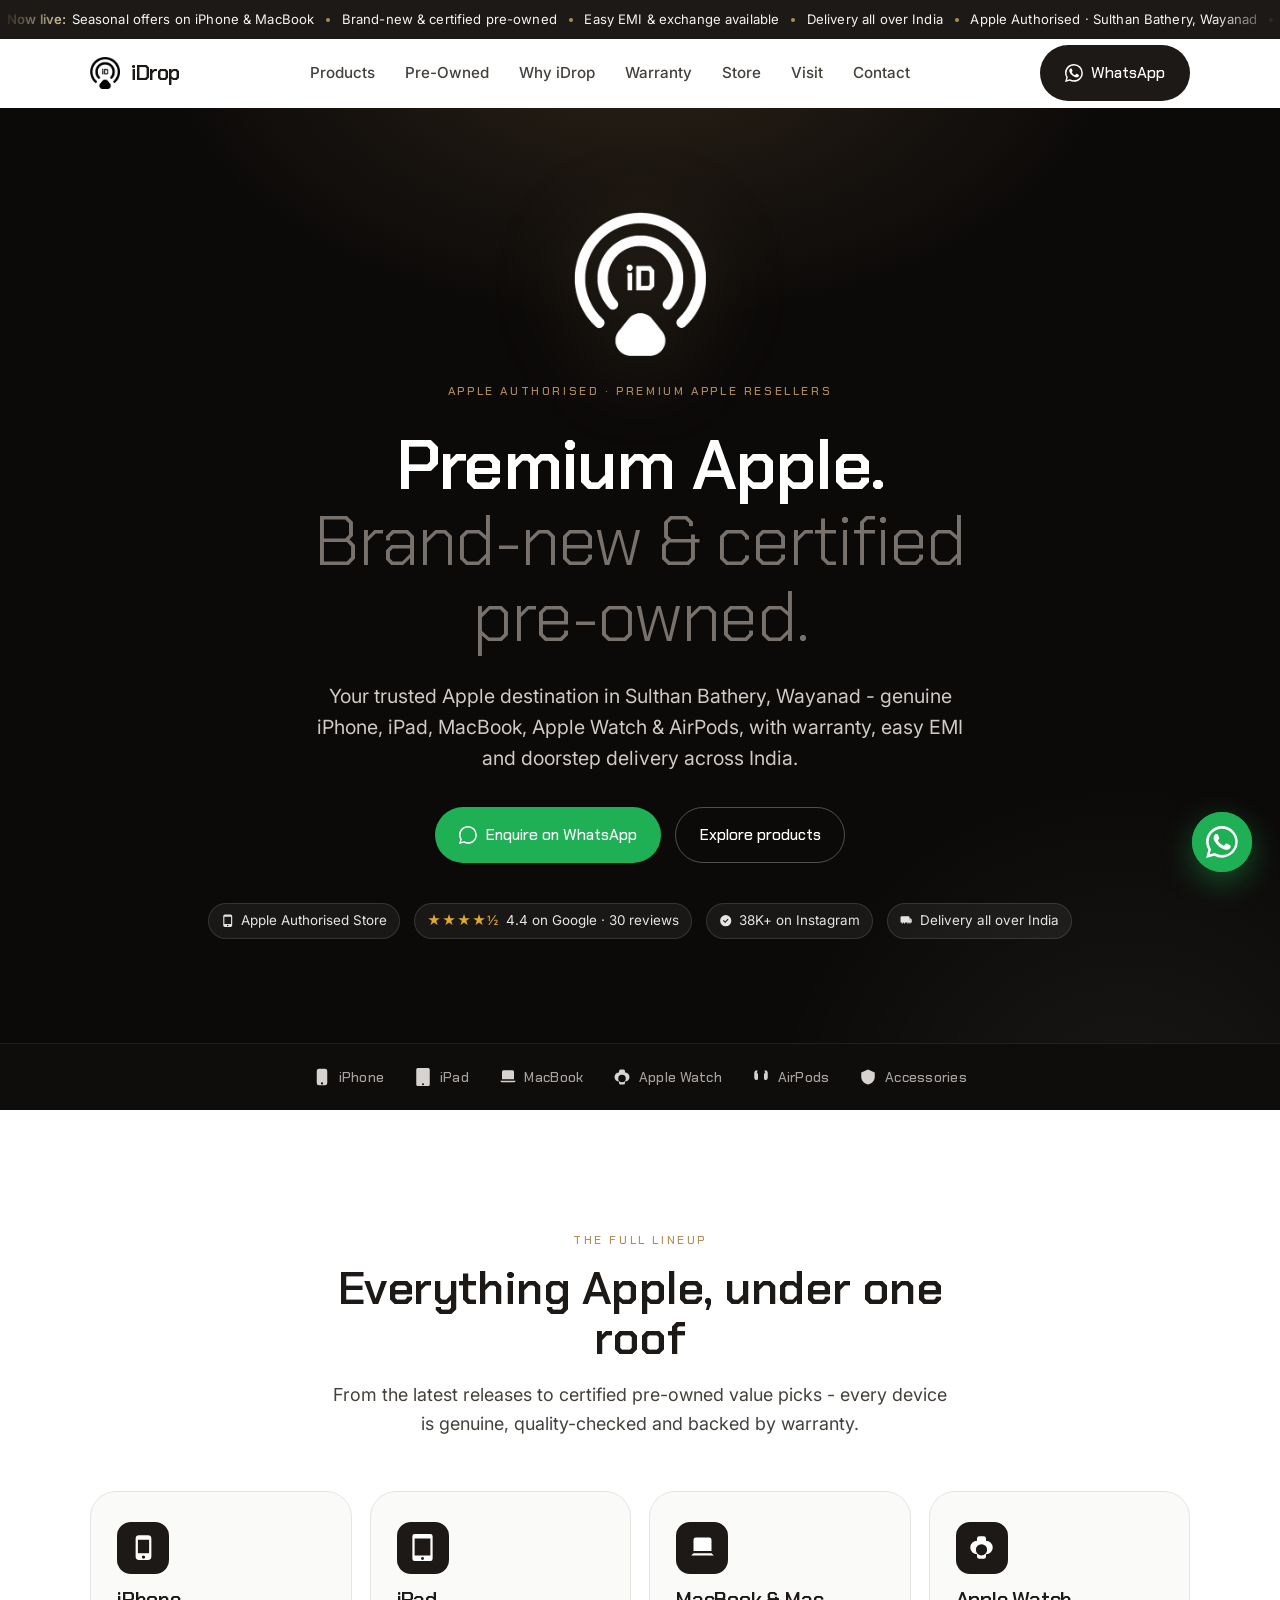
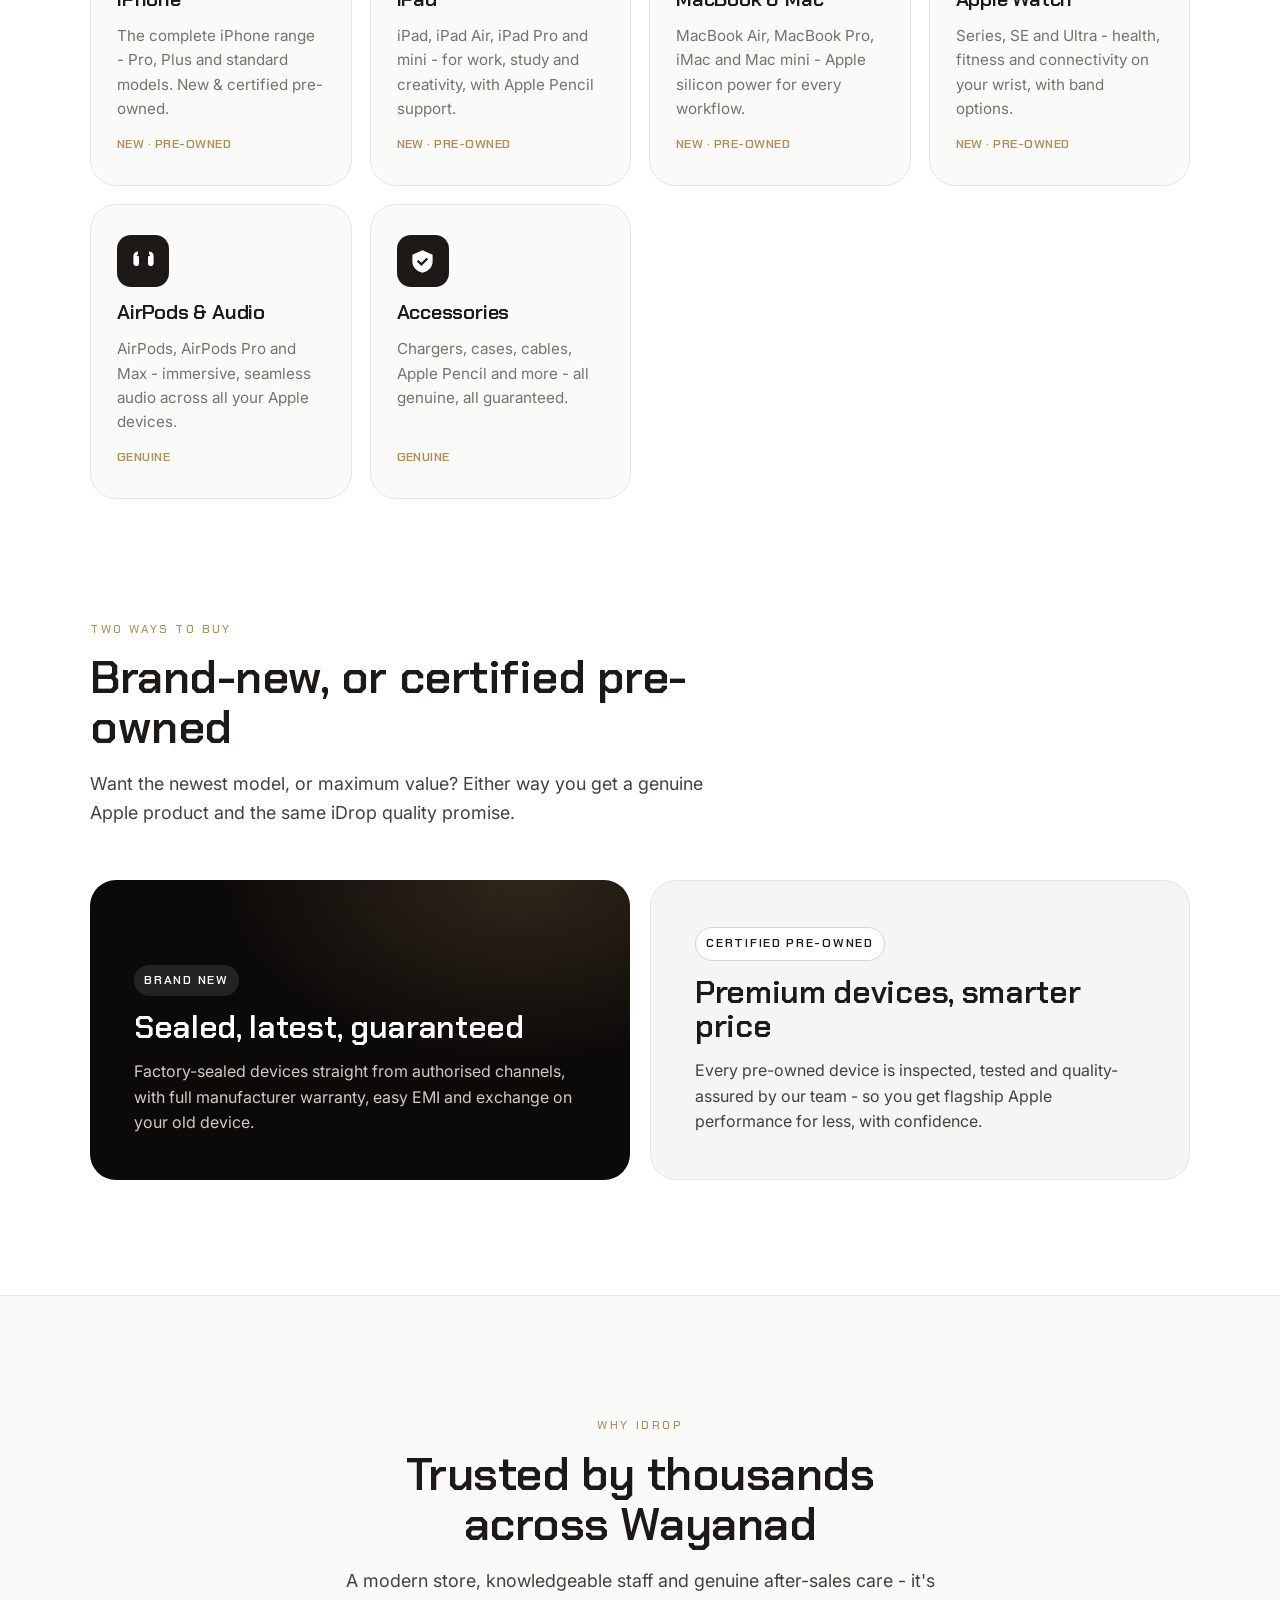
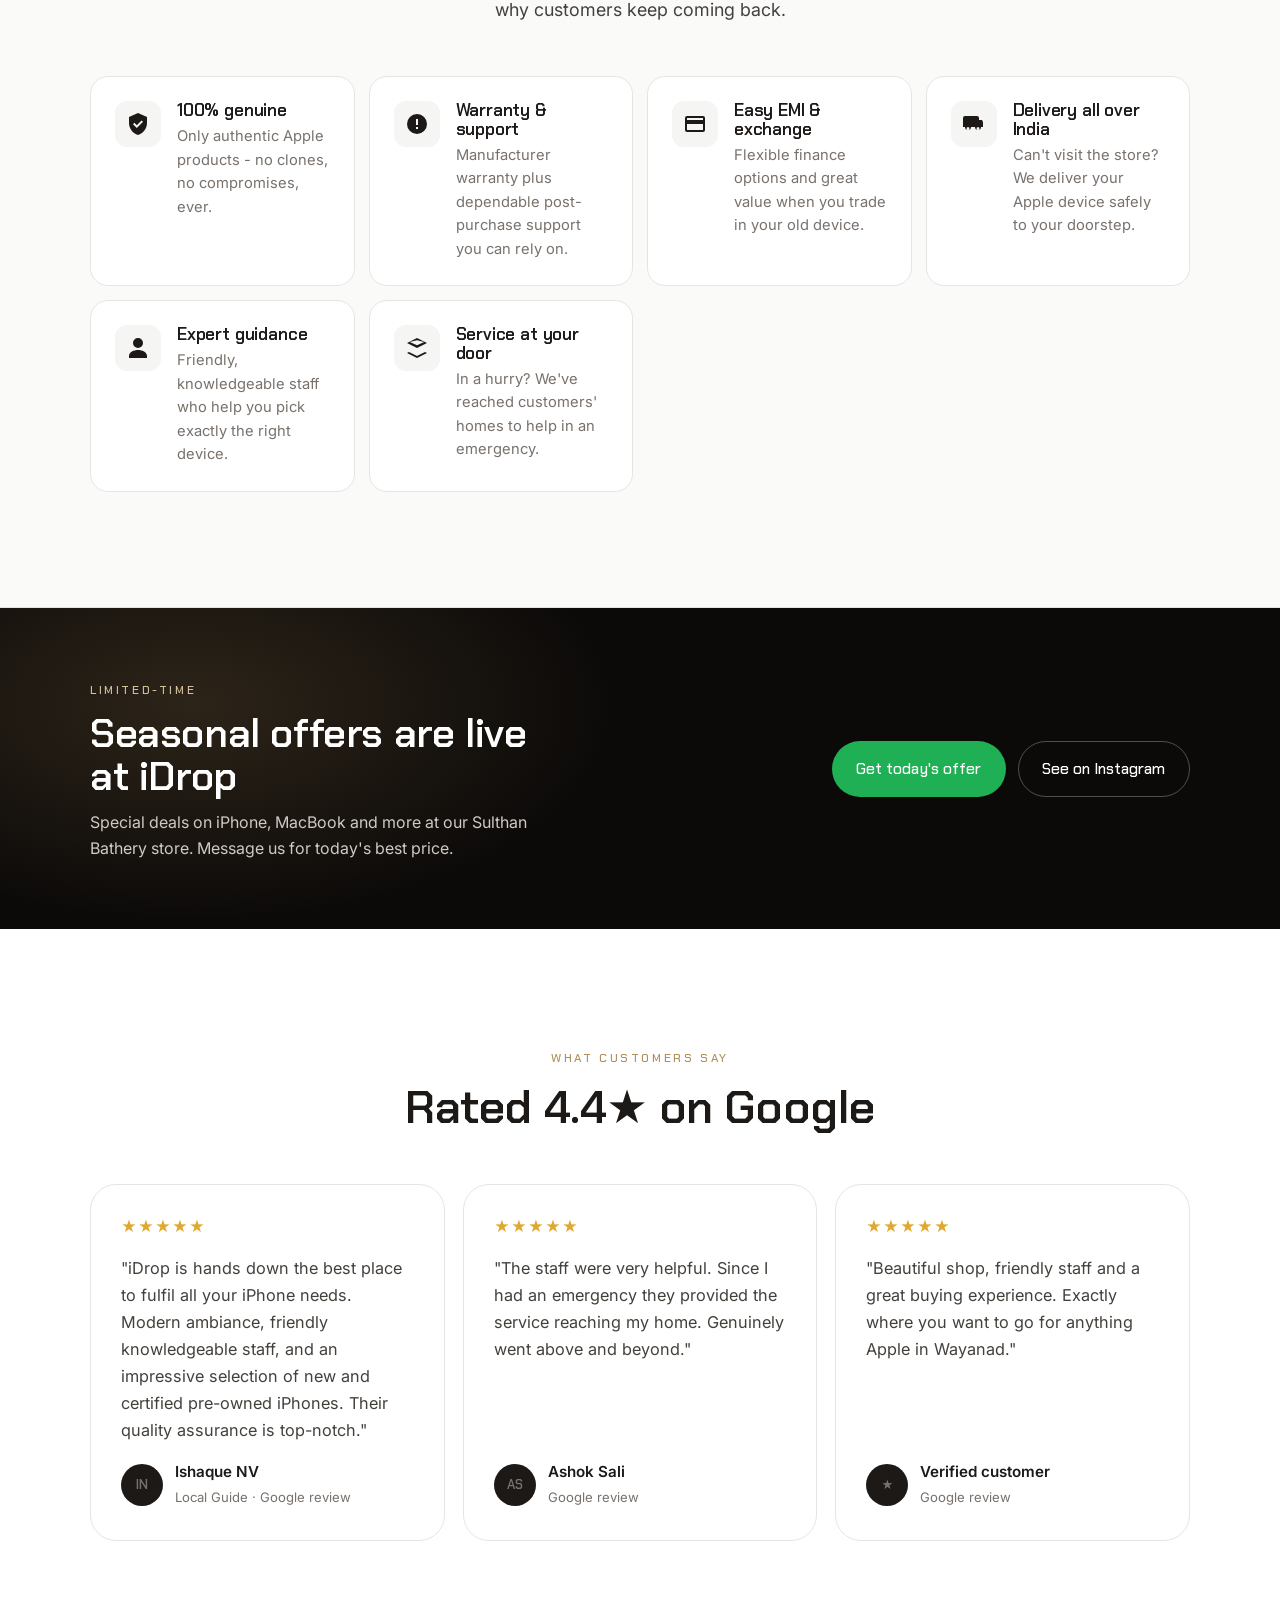
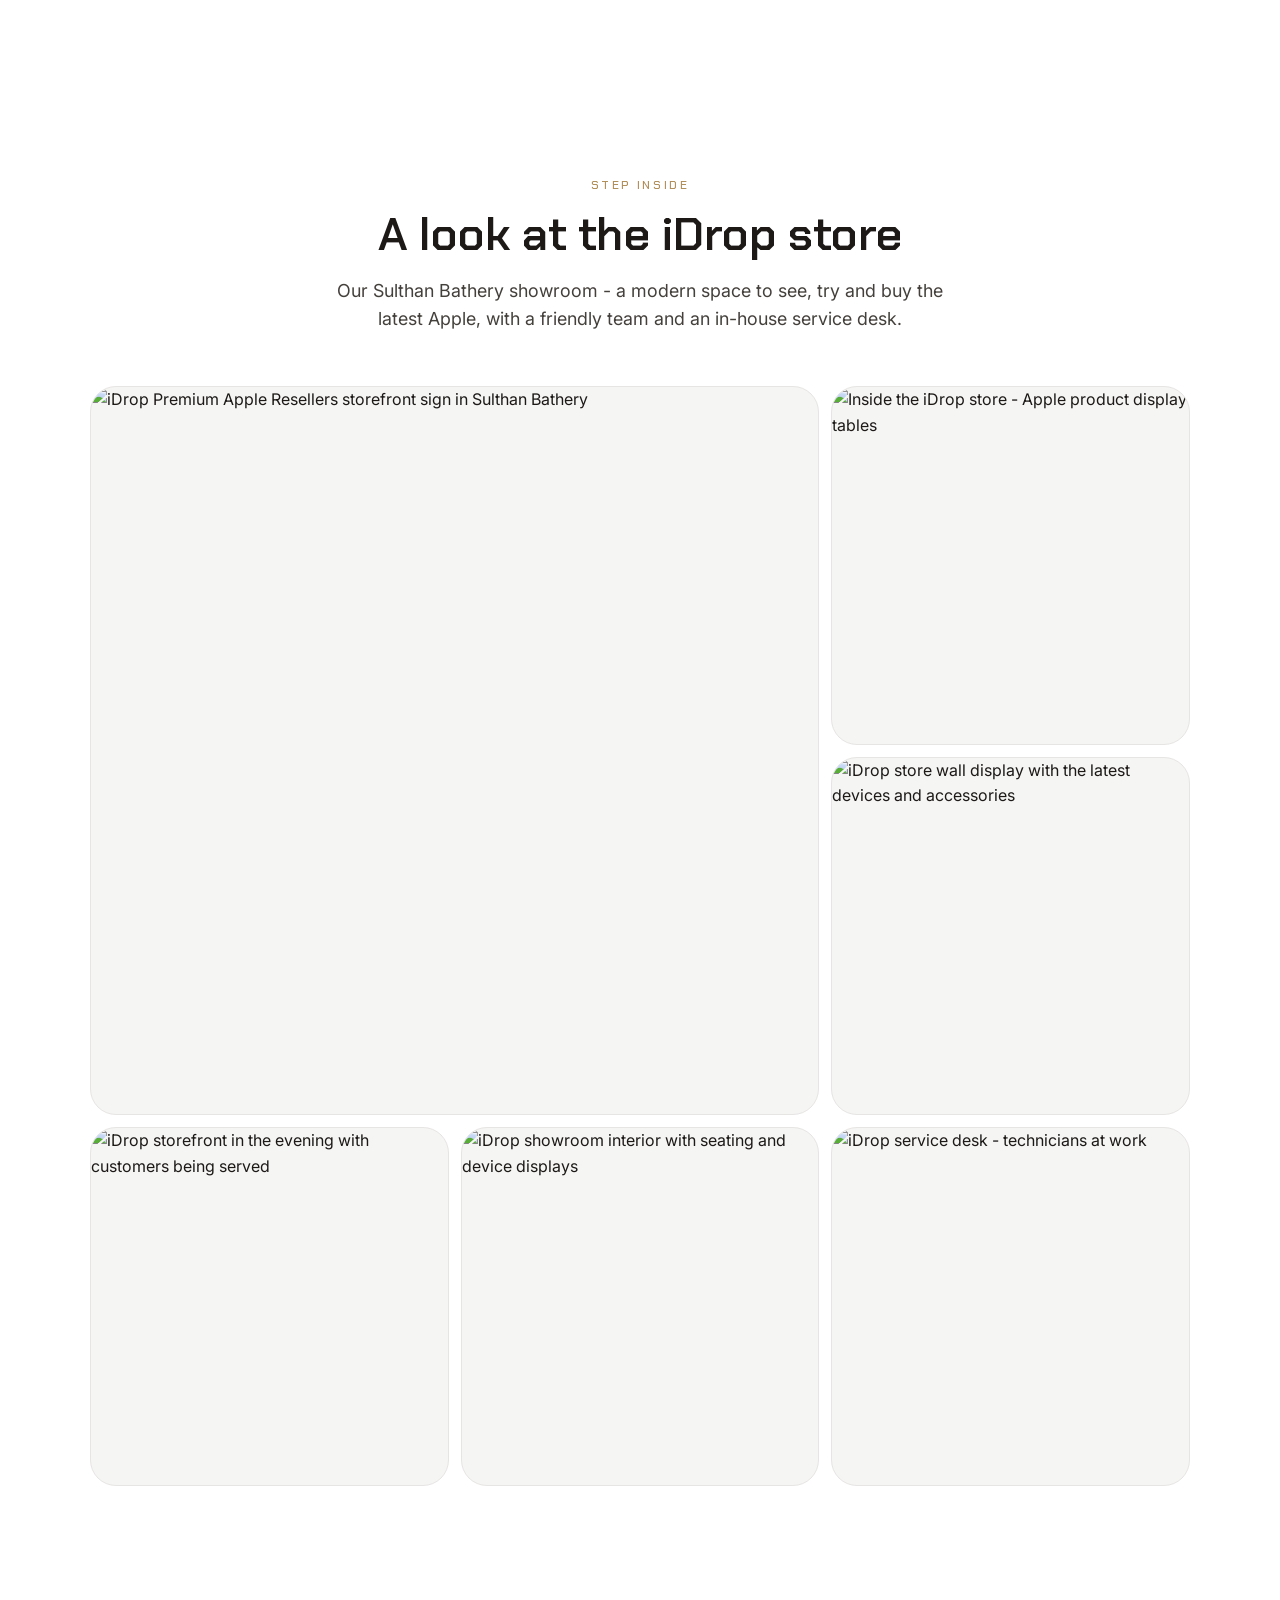
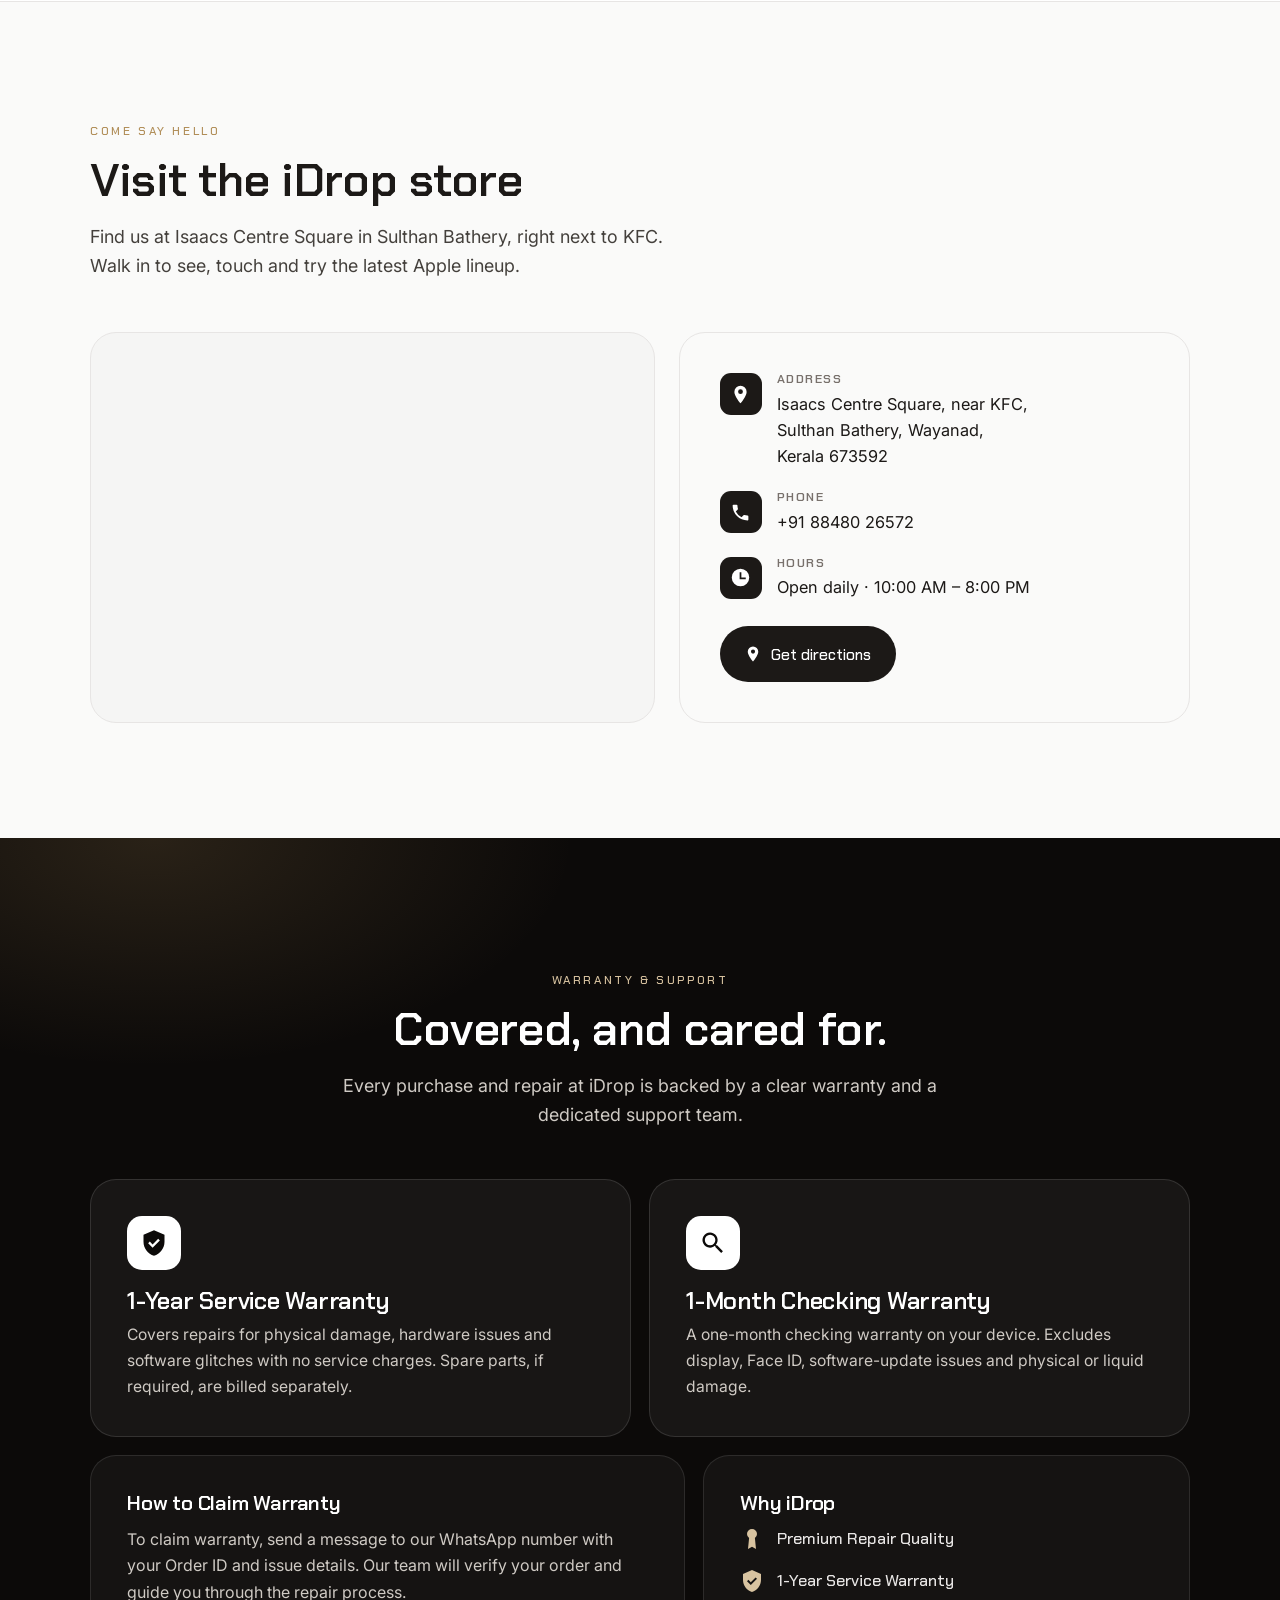
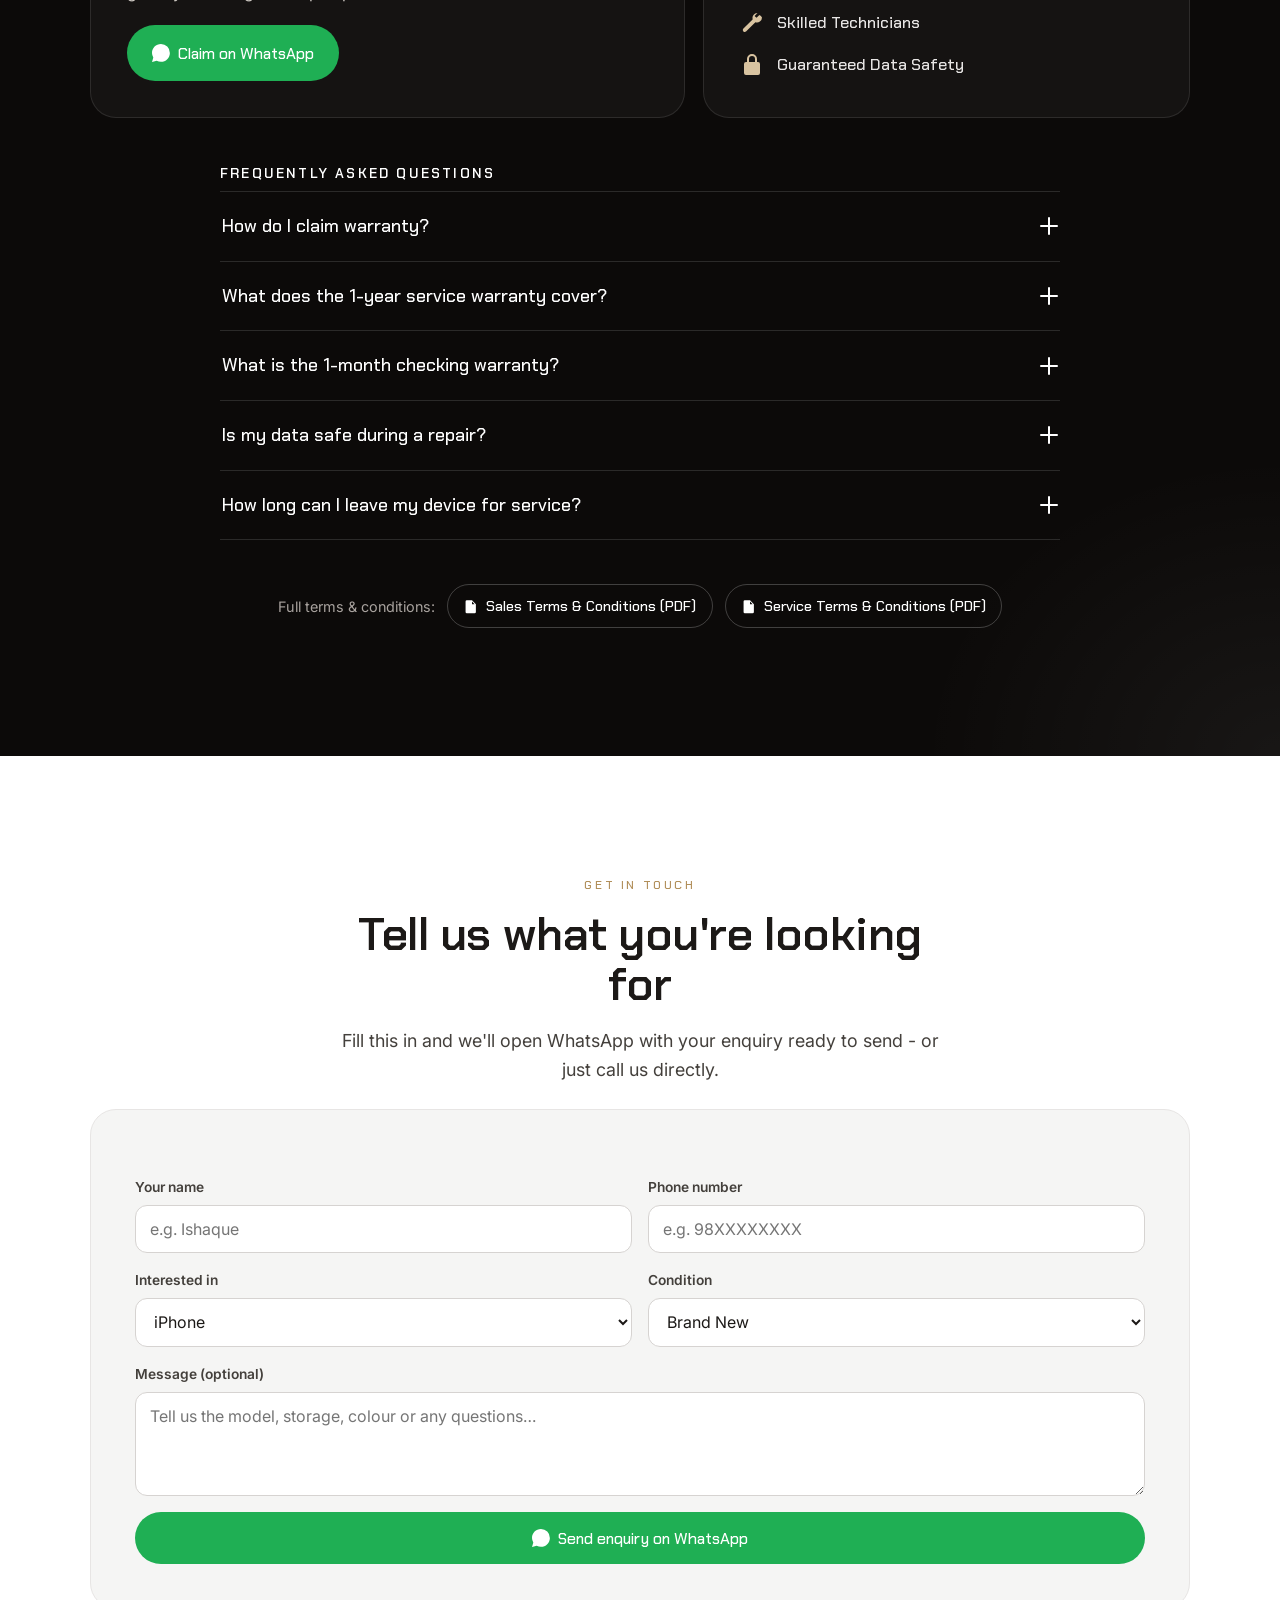
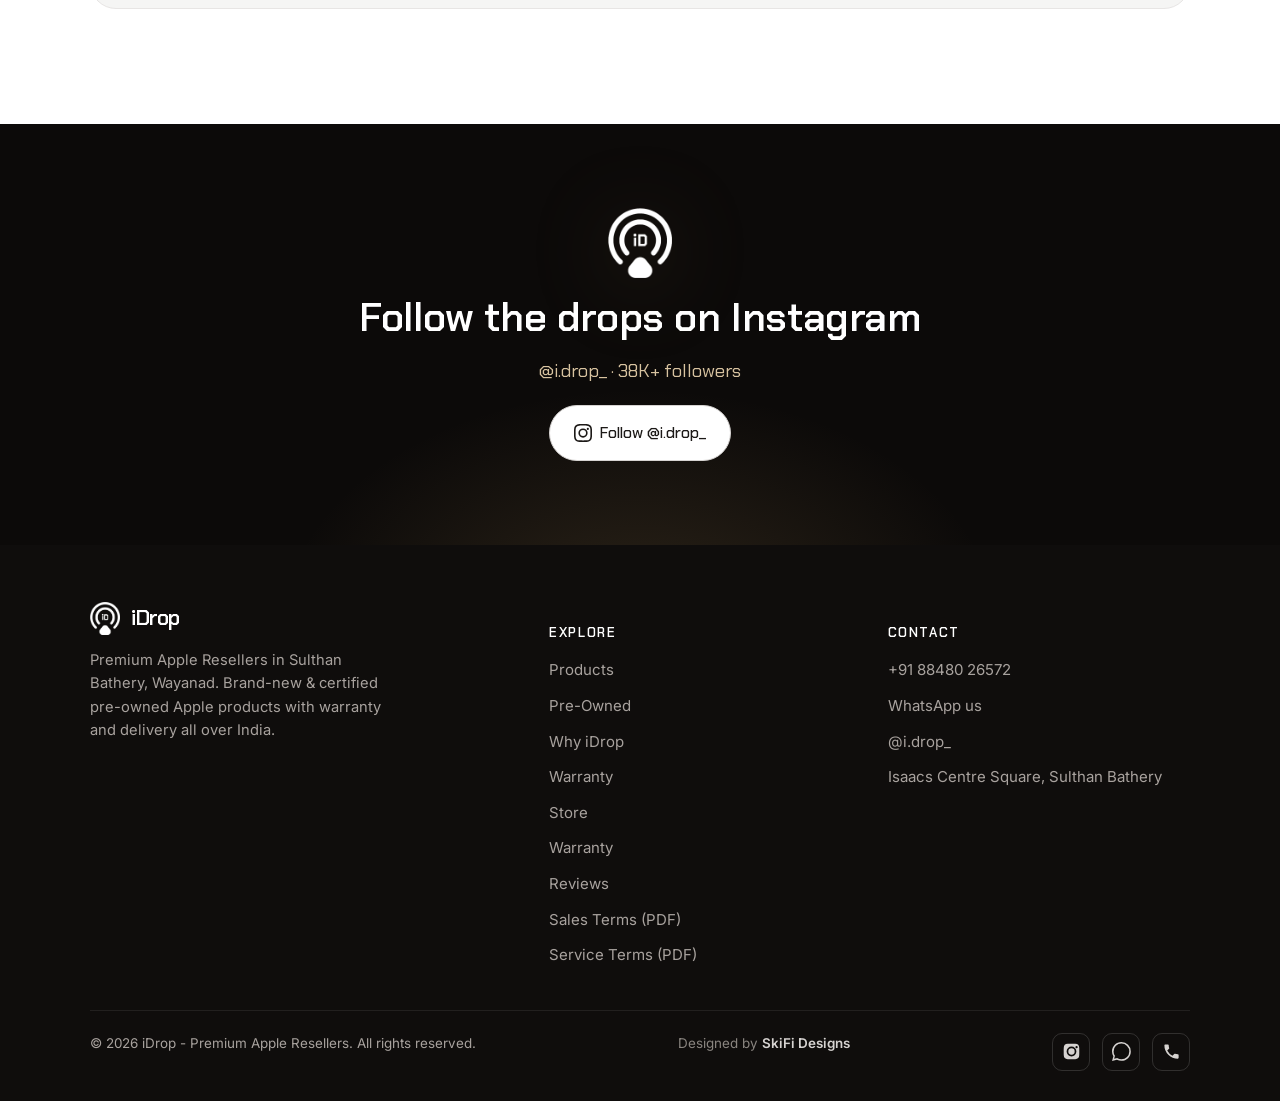
==== commit 7fe90c28: "Add vertical padding to warranty section" ====
--- a/index.html
+++ b/index.html
@@ -313,7 +313,7 @@
 .foot .credit a:hover{color:#fff;text-decoration:underline}
 
 /* ===== warranty & support ===== */
-.warranty{background:var(--black);color:#fff;position:relative;overflow:hidden}
+.warranty{background:var(--black);color:#fff;position:relative;overflow:hidden;padding-block:clamp(76px,10vw,136px)}
 .warranty::before{content:"";position:absolute;inset:0;background:
   radial-gradient(700px 380px at 12% 0,rgba(176,141,87,.18),transparent 60%),
   radial-gradient(600px 500px at 100% 100%,rgba(255,255,255,.05),transparent 60%)}
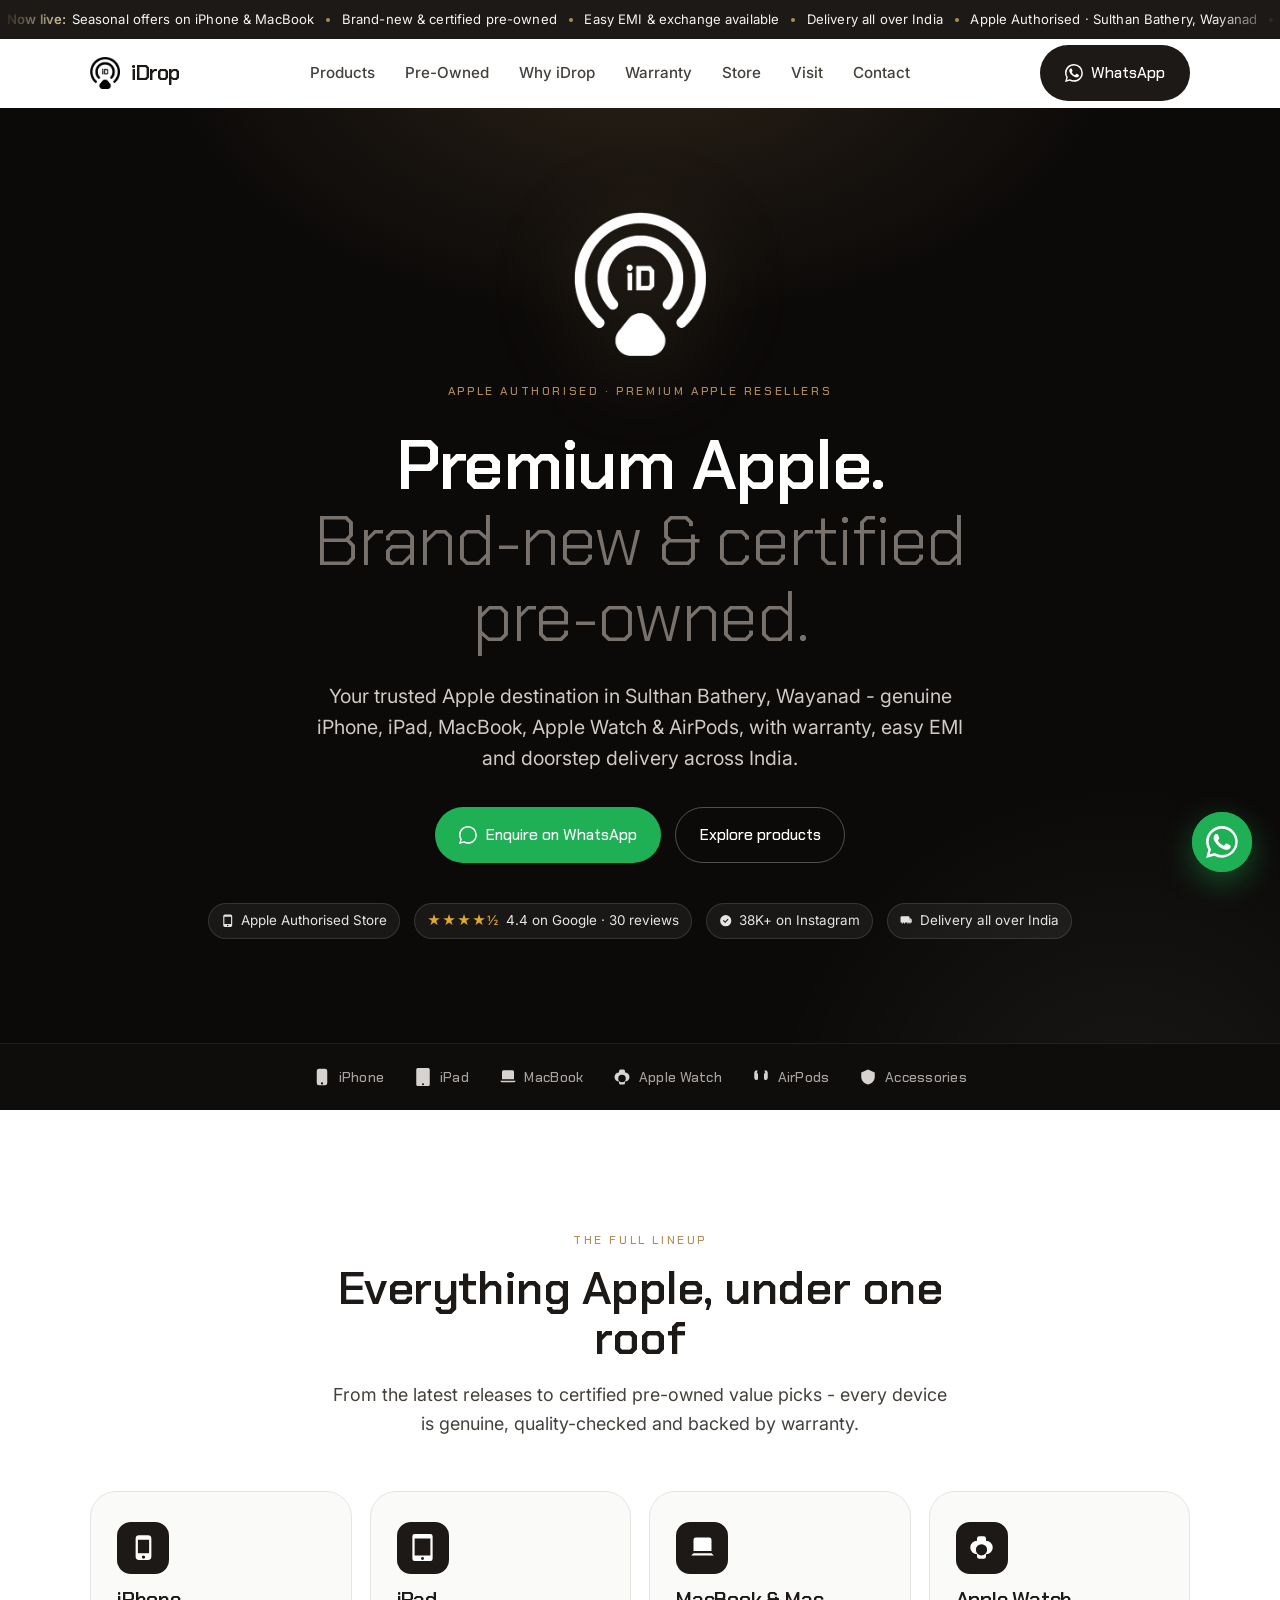
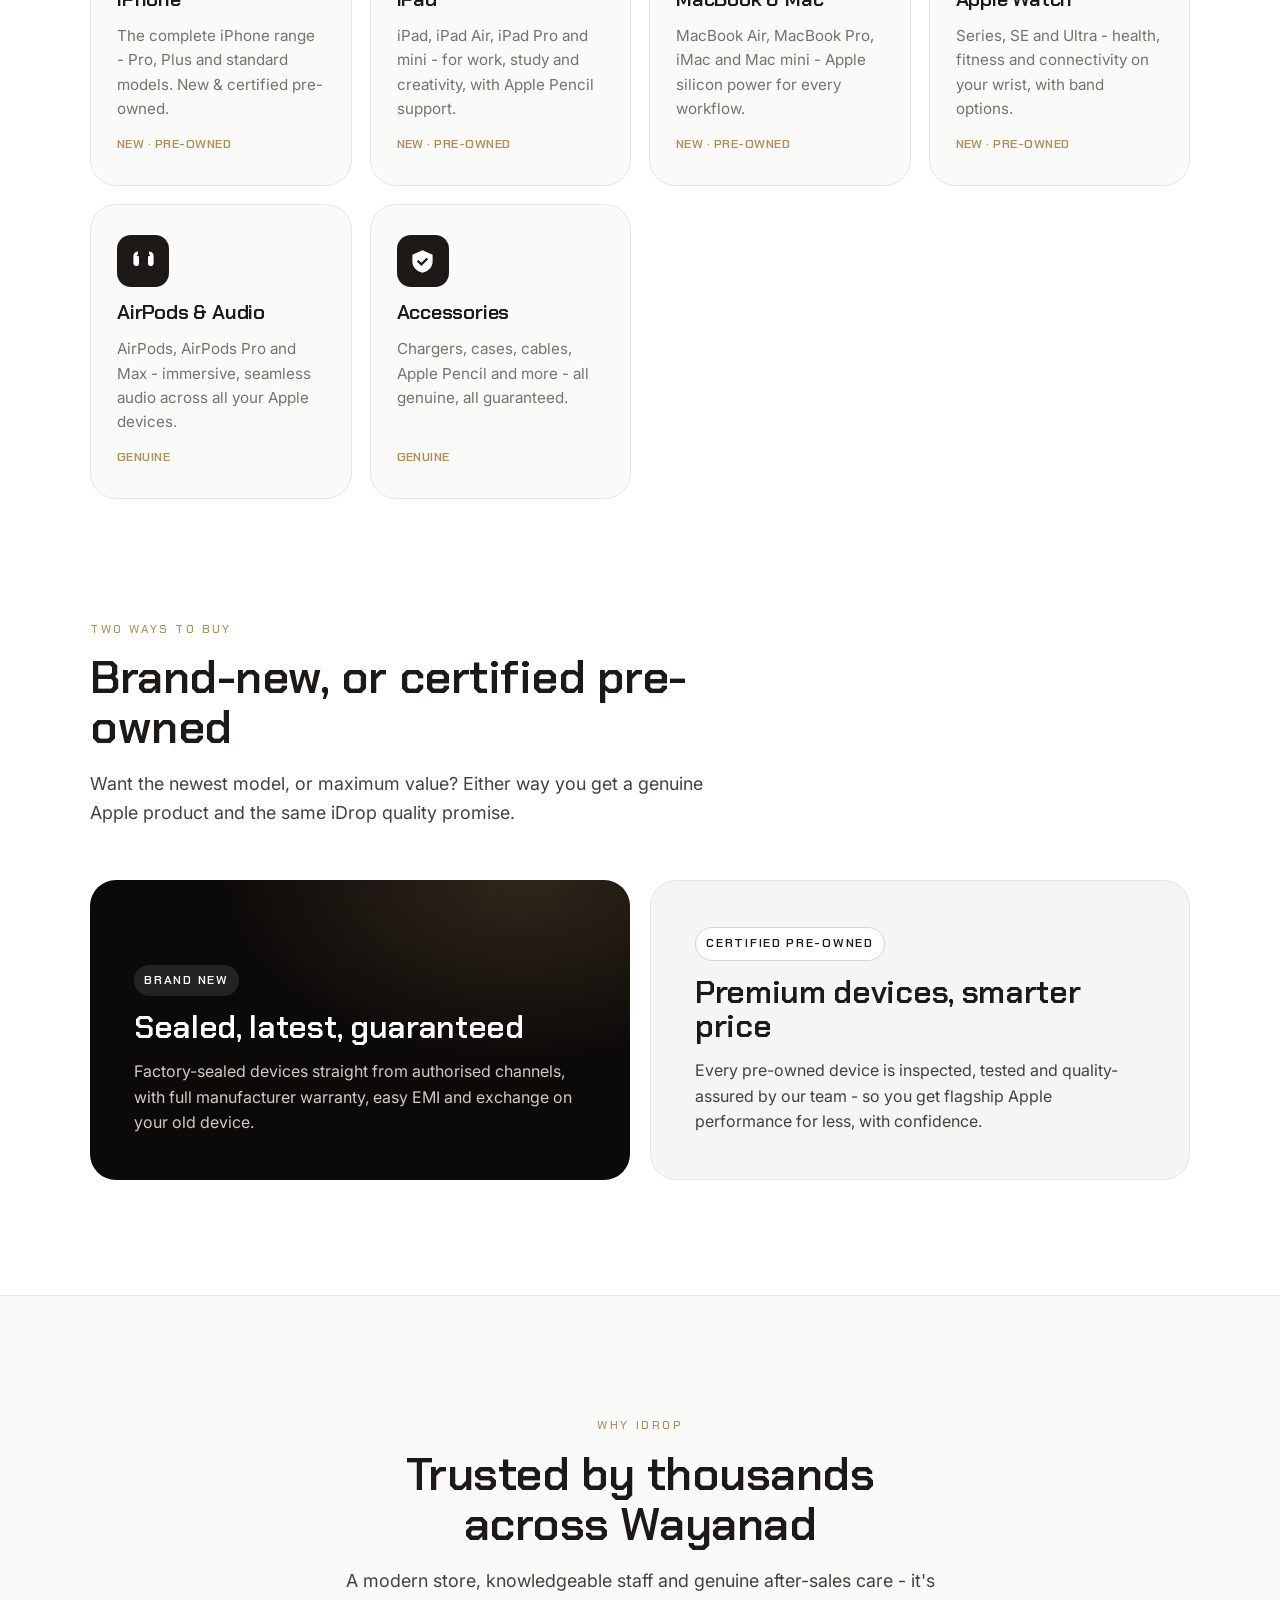
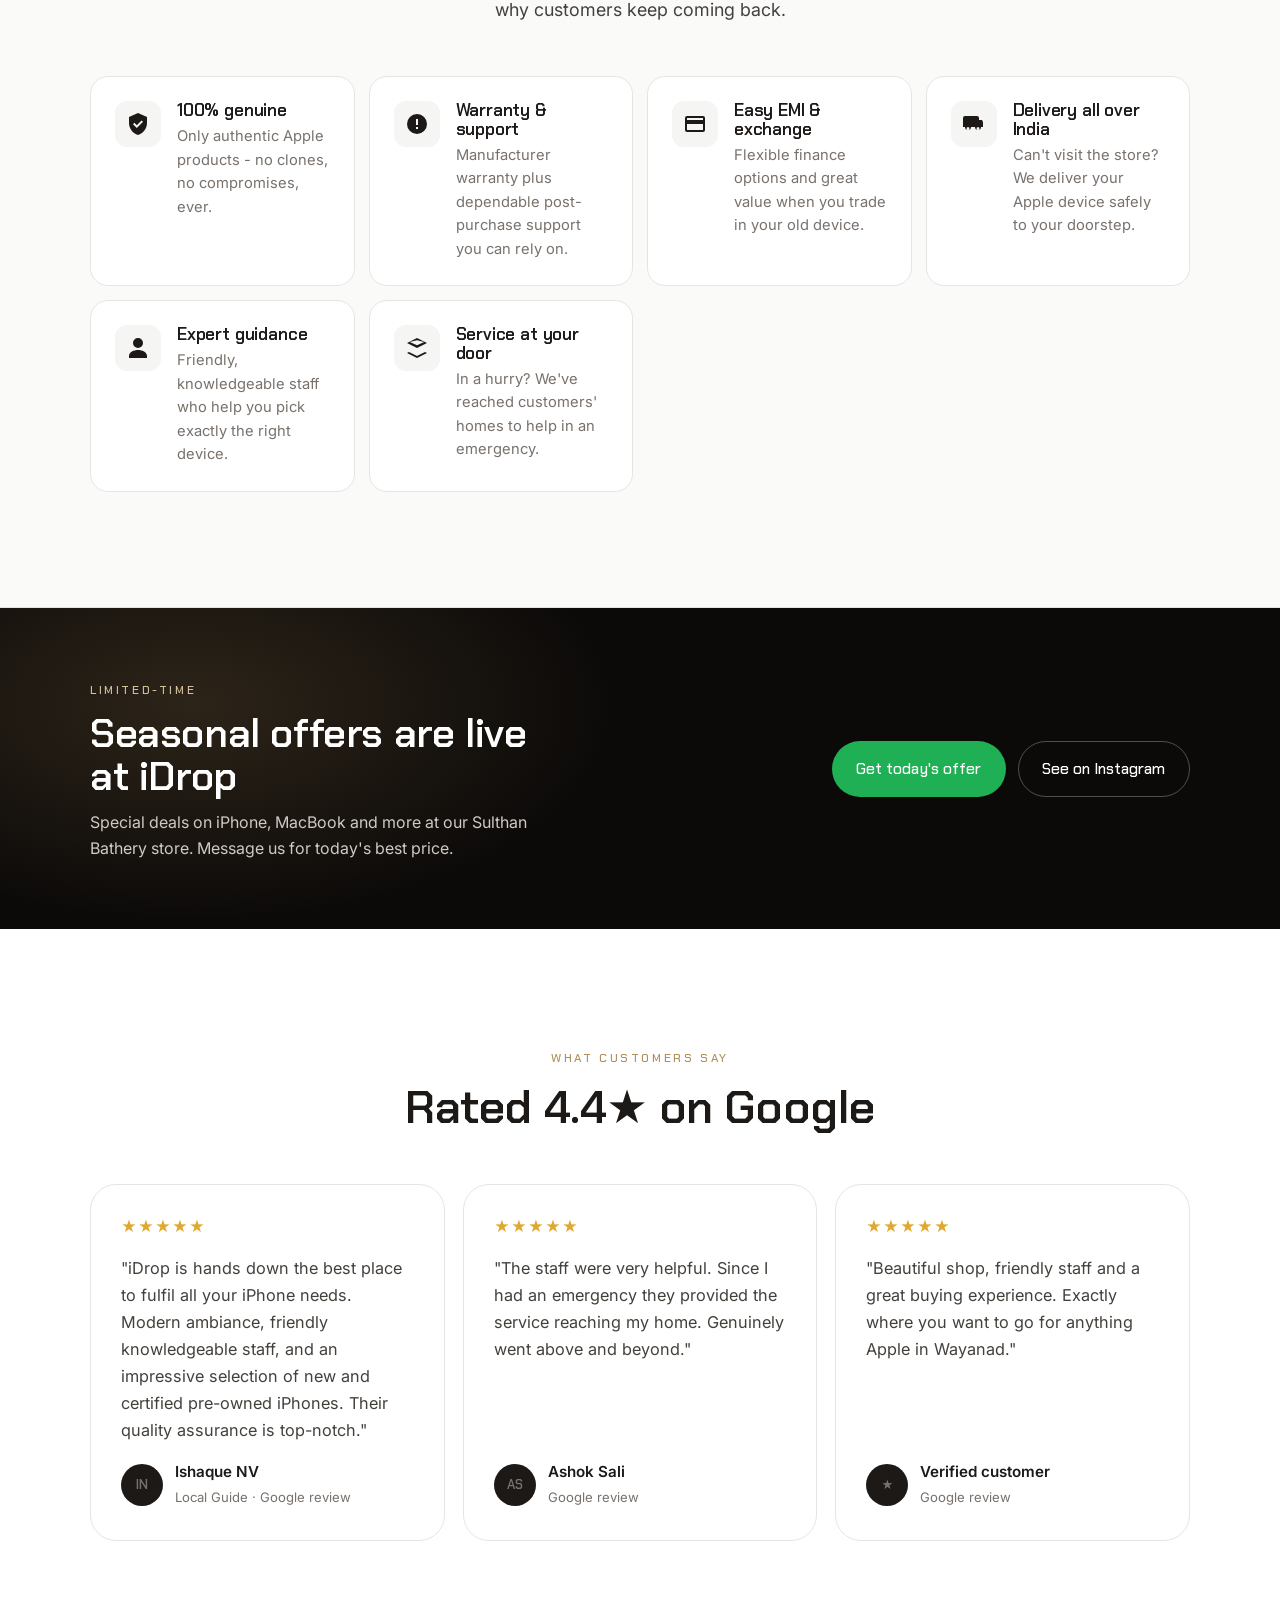
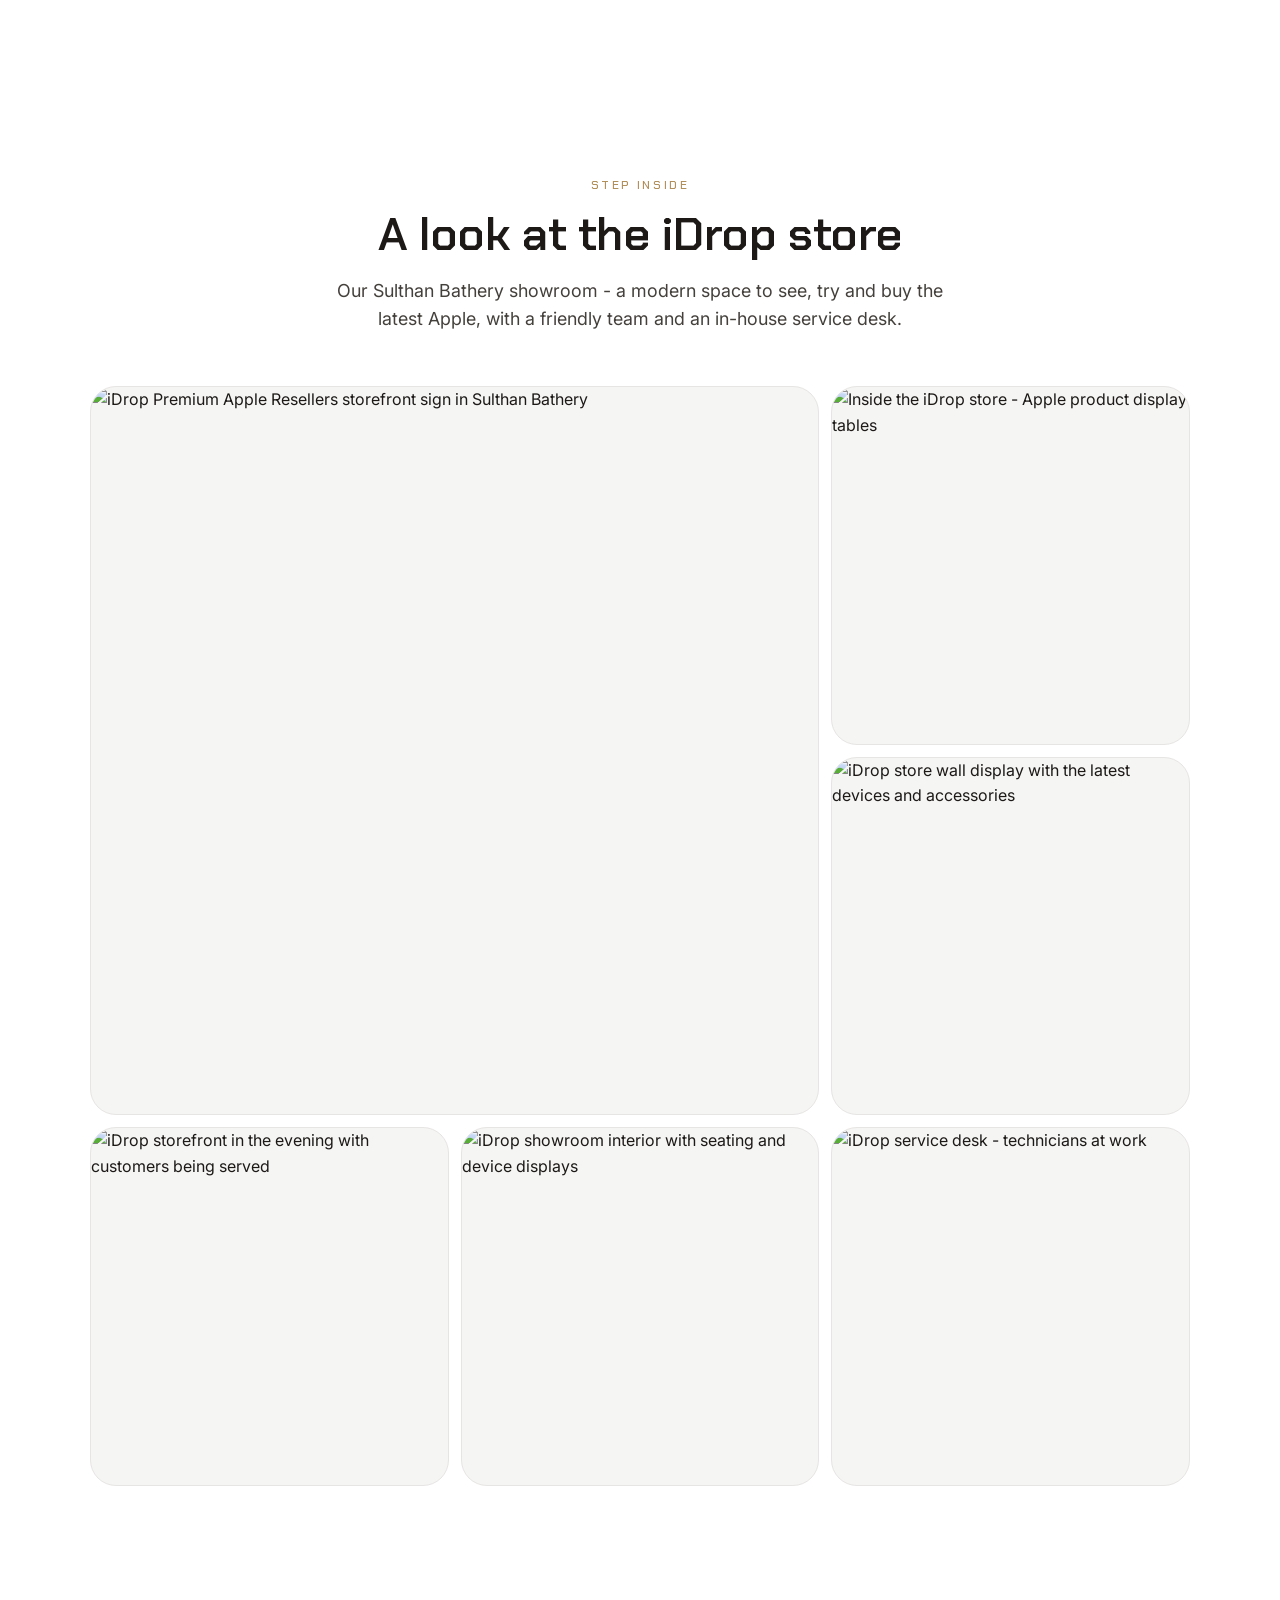
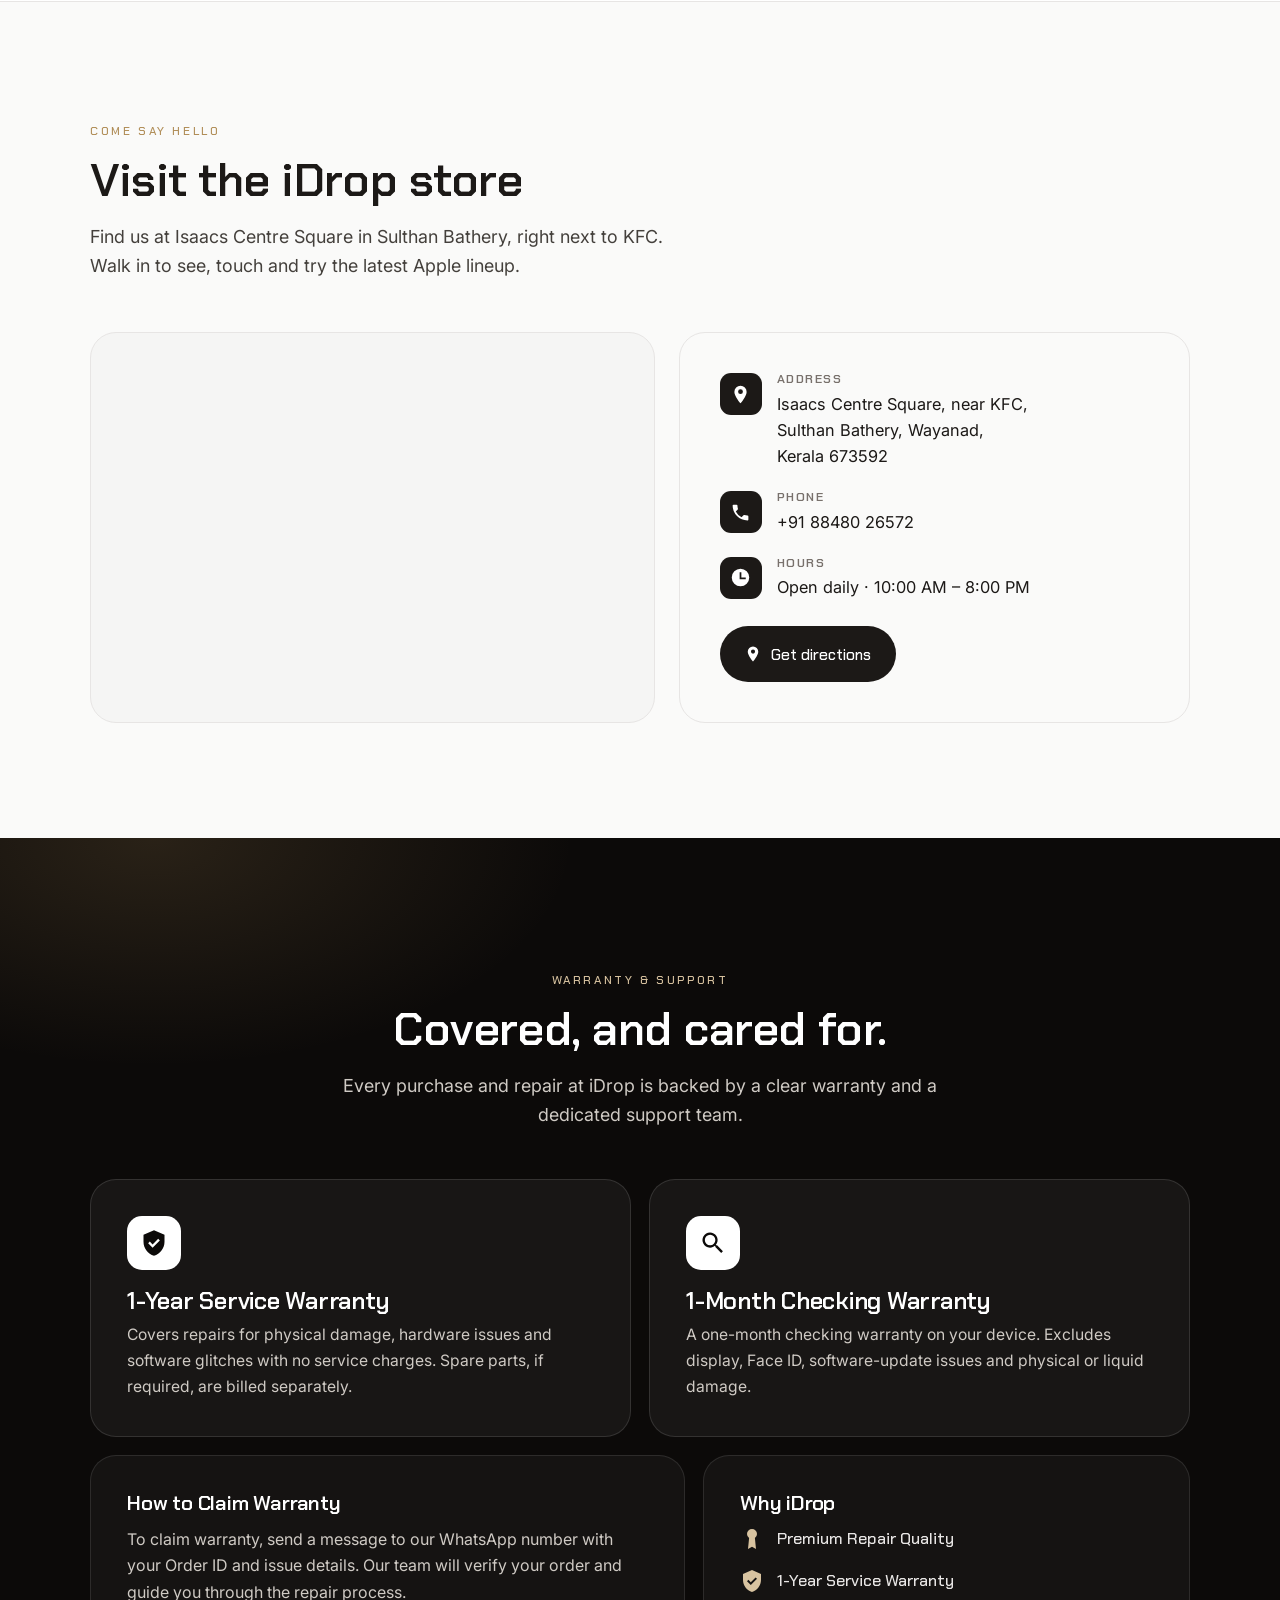
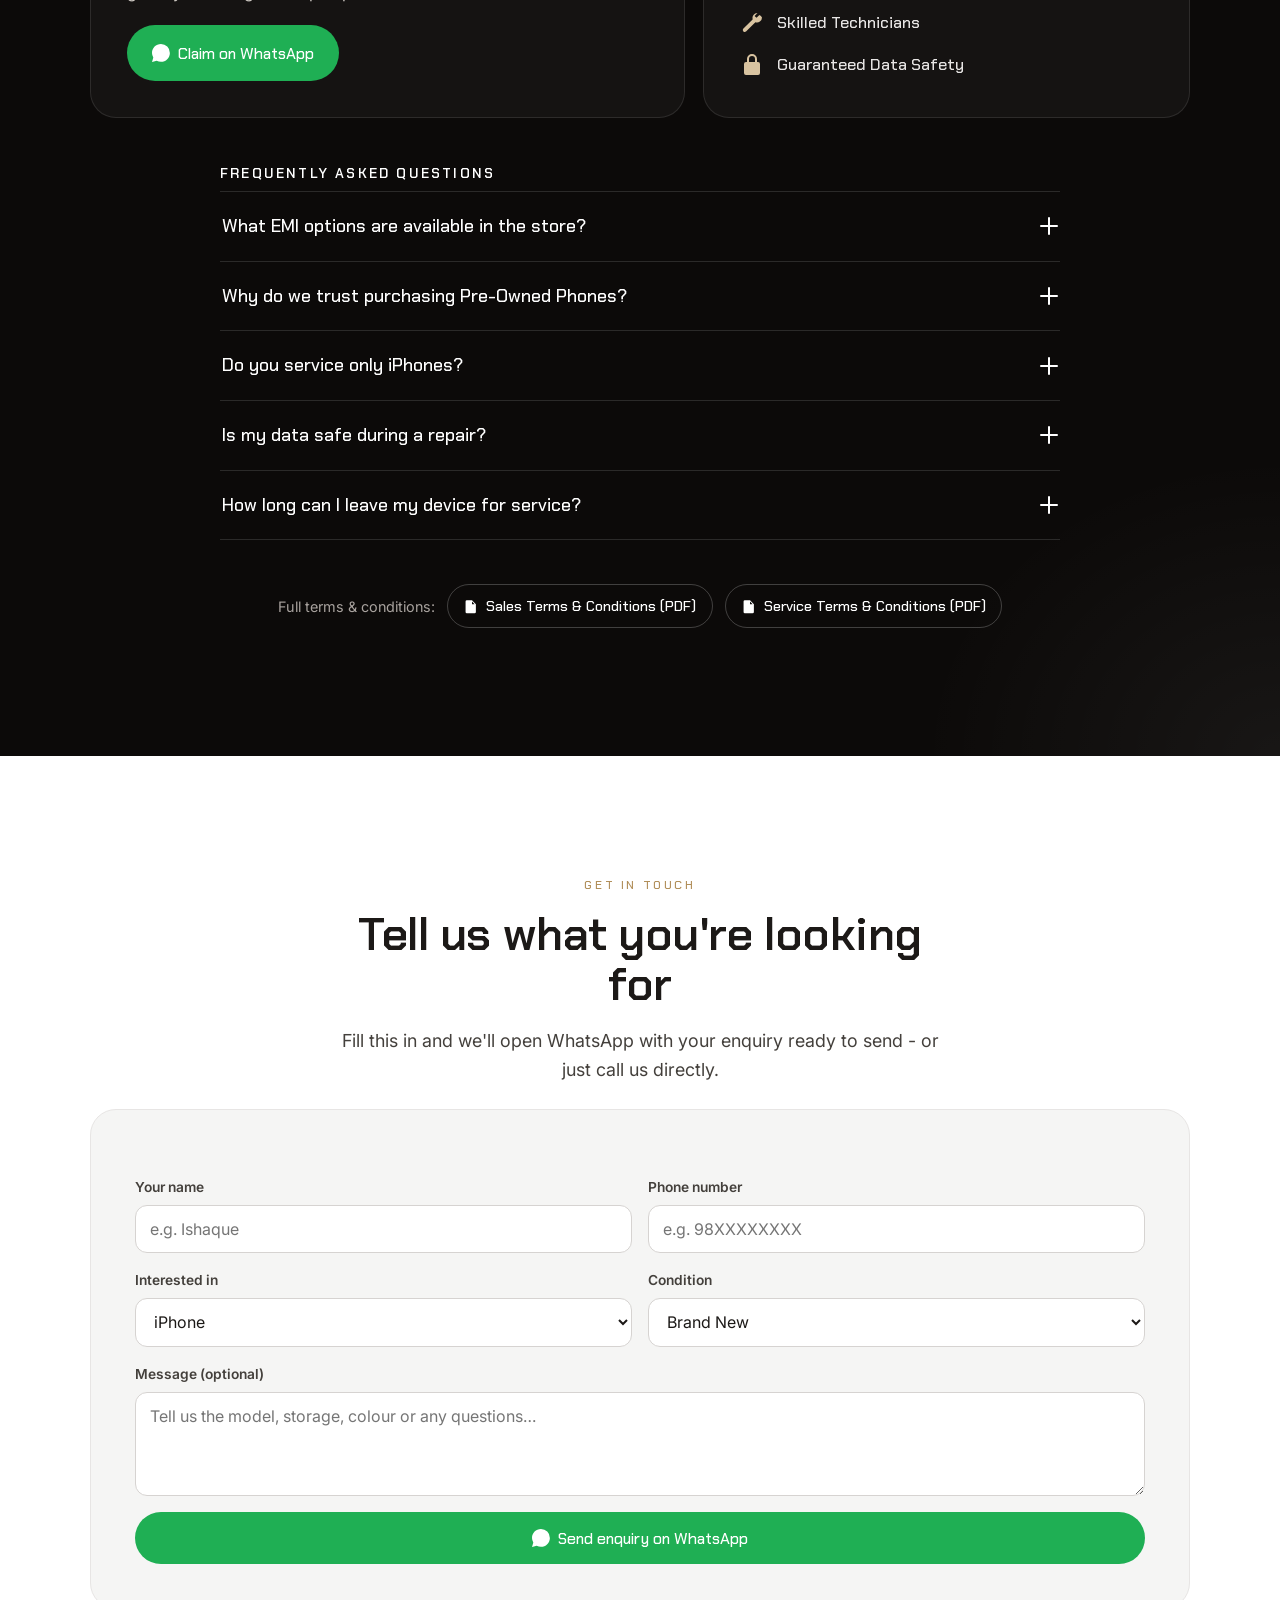
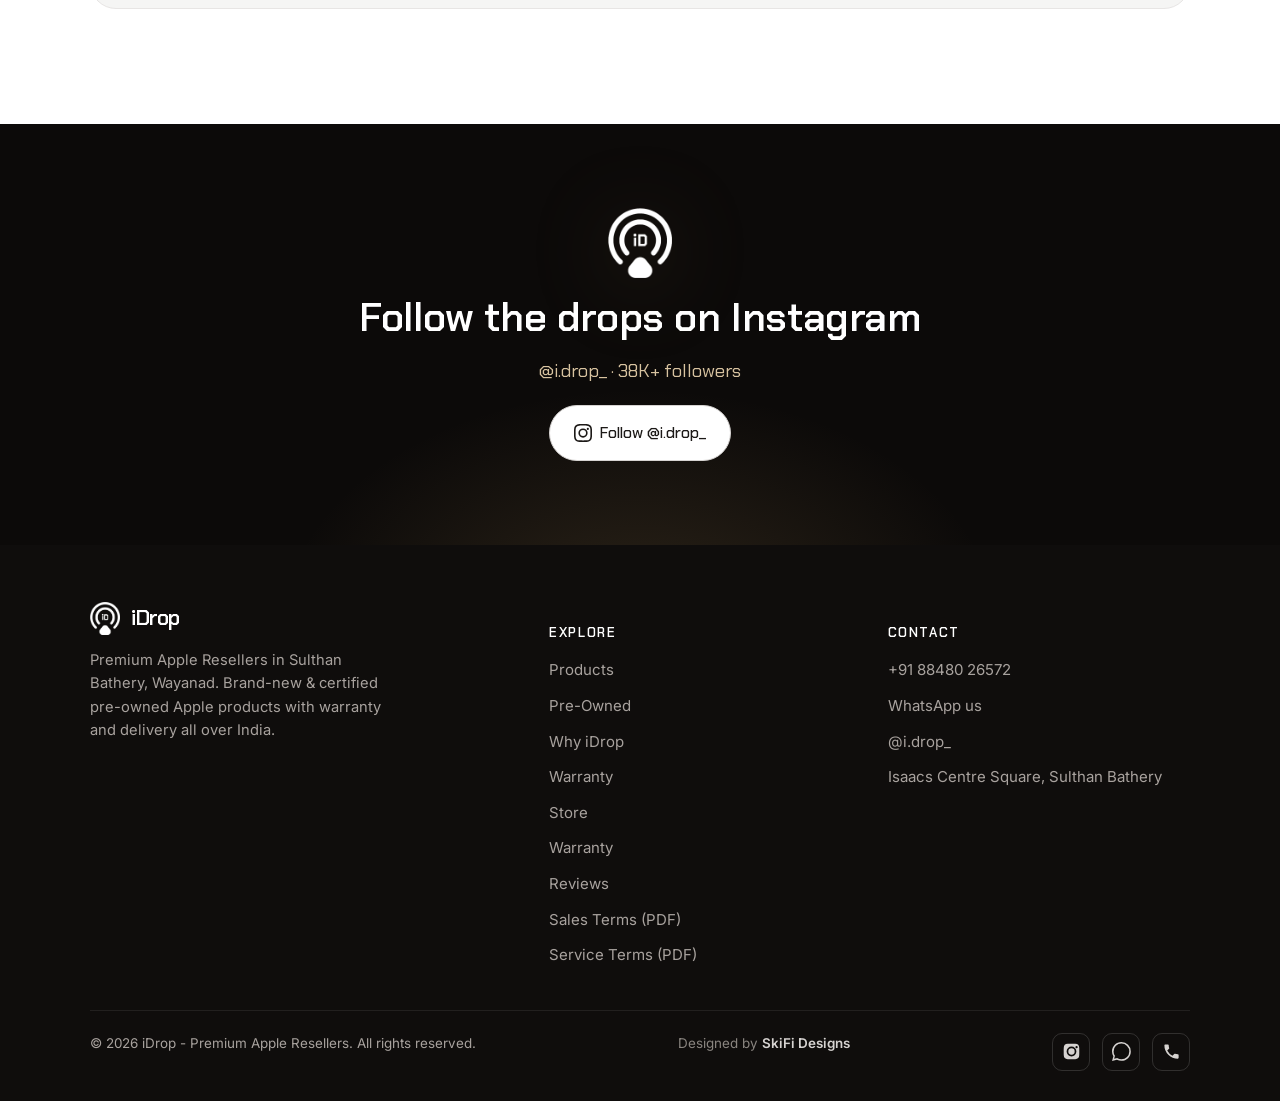
==== commit 4107b30d: "Update index.html muhajir" ====
--- a/index.html
+++ b/index.html
@@ -638,9 +638,9 @@
 
   <div class="faq reveal">
     <h3 class="faq-title">Frequently Asked Questions</h3>
-    <details class="faq-item"><summary>How do I claim warranty?<i class="faq-ic"></i></summary><div class="faq-a">To claim your warranty, contact our support team on WhatsApp and share your Order ID along with a short description of the issue. Our team will verify your order and guide you through the repair process.</div></details>
-    <details class="faq-item"><summary>What does the 1-year service warranty cover?<i class="faq-ic"></i></summary><div class="faq-a">It covers repairs for physical damage, hardware issues and software glitches at no service charge. Any replacement spare parts are billed separately. It is a service warranty, not a free replacement or full-cover guarantee.</div></details>
-    <details class="faq-item"><summary>What is the 1-month checking warranty?<i class="faq-ic"></i></summary><div class="faq-a">A short one-month warranty to check your device after purchase. It does not cover display, Face ID, software-update issues, or physical and liquid damage.</div></details>
+    <details class="faq-item"><summary>What EMI options are available in the store?<i class="faq-ic"></i></summary><div class="faq-a">There are Bajaj Finance, Credit Card and Debit Card EMIs for Brand New and used phones.</div></details>
+    <details class="faq-item"><summary>Why do we trust purchasing Pre-Owned Phones?<i class="faq-ic"></i></summary><div class="faq-a">iDrop inspects every pre-owned phone with a full range of technical tests, and each device comes with a 1-month service warranty.</div></details>
+    <details class="faq-item"><summary>Do you service only iPhones?<i class="faq-ic"></i></summary><div class="faq-a">No, we typically service all Apple devices as well as Android phones.</div></details>
     <details class="faq-item"><summary>Is my data safe during a repair?<i class="faq-ic"></i></summary><div class="faq-a">We take every care with your device, but please back up your data before service. Mobile data can be lost during repair and the shop is not liable for data loss, so we recommend keeping a recent backup.</div></details>
     <details class="faq-item"><summary>How long can I leave my device for service?<i class="faq-ic"></i></summary><div class="faq-a">Please collect your device within 30 days. Verify the handset before leaving the counter, and report any issue within 48 hours of collection so we can assist you quickly.</div></details>
   </div>
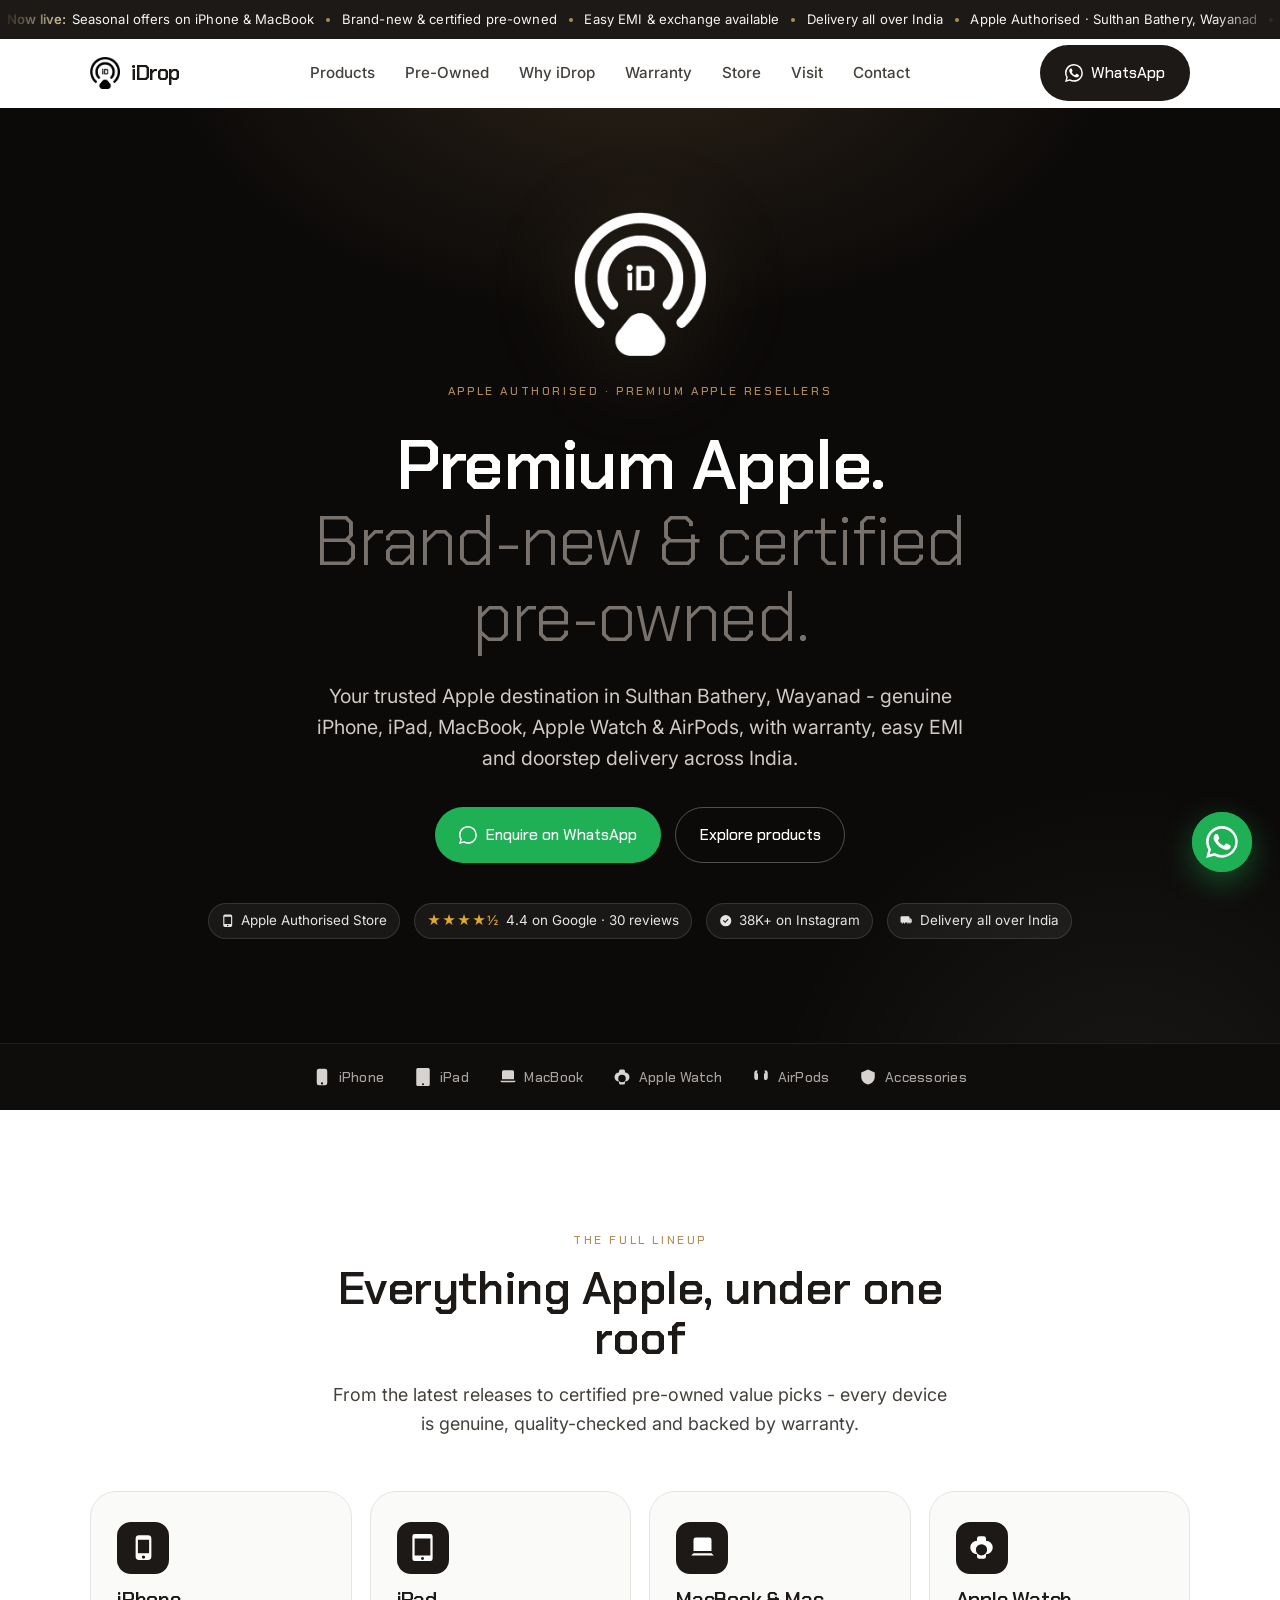
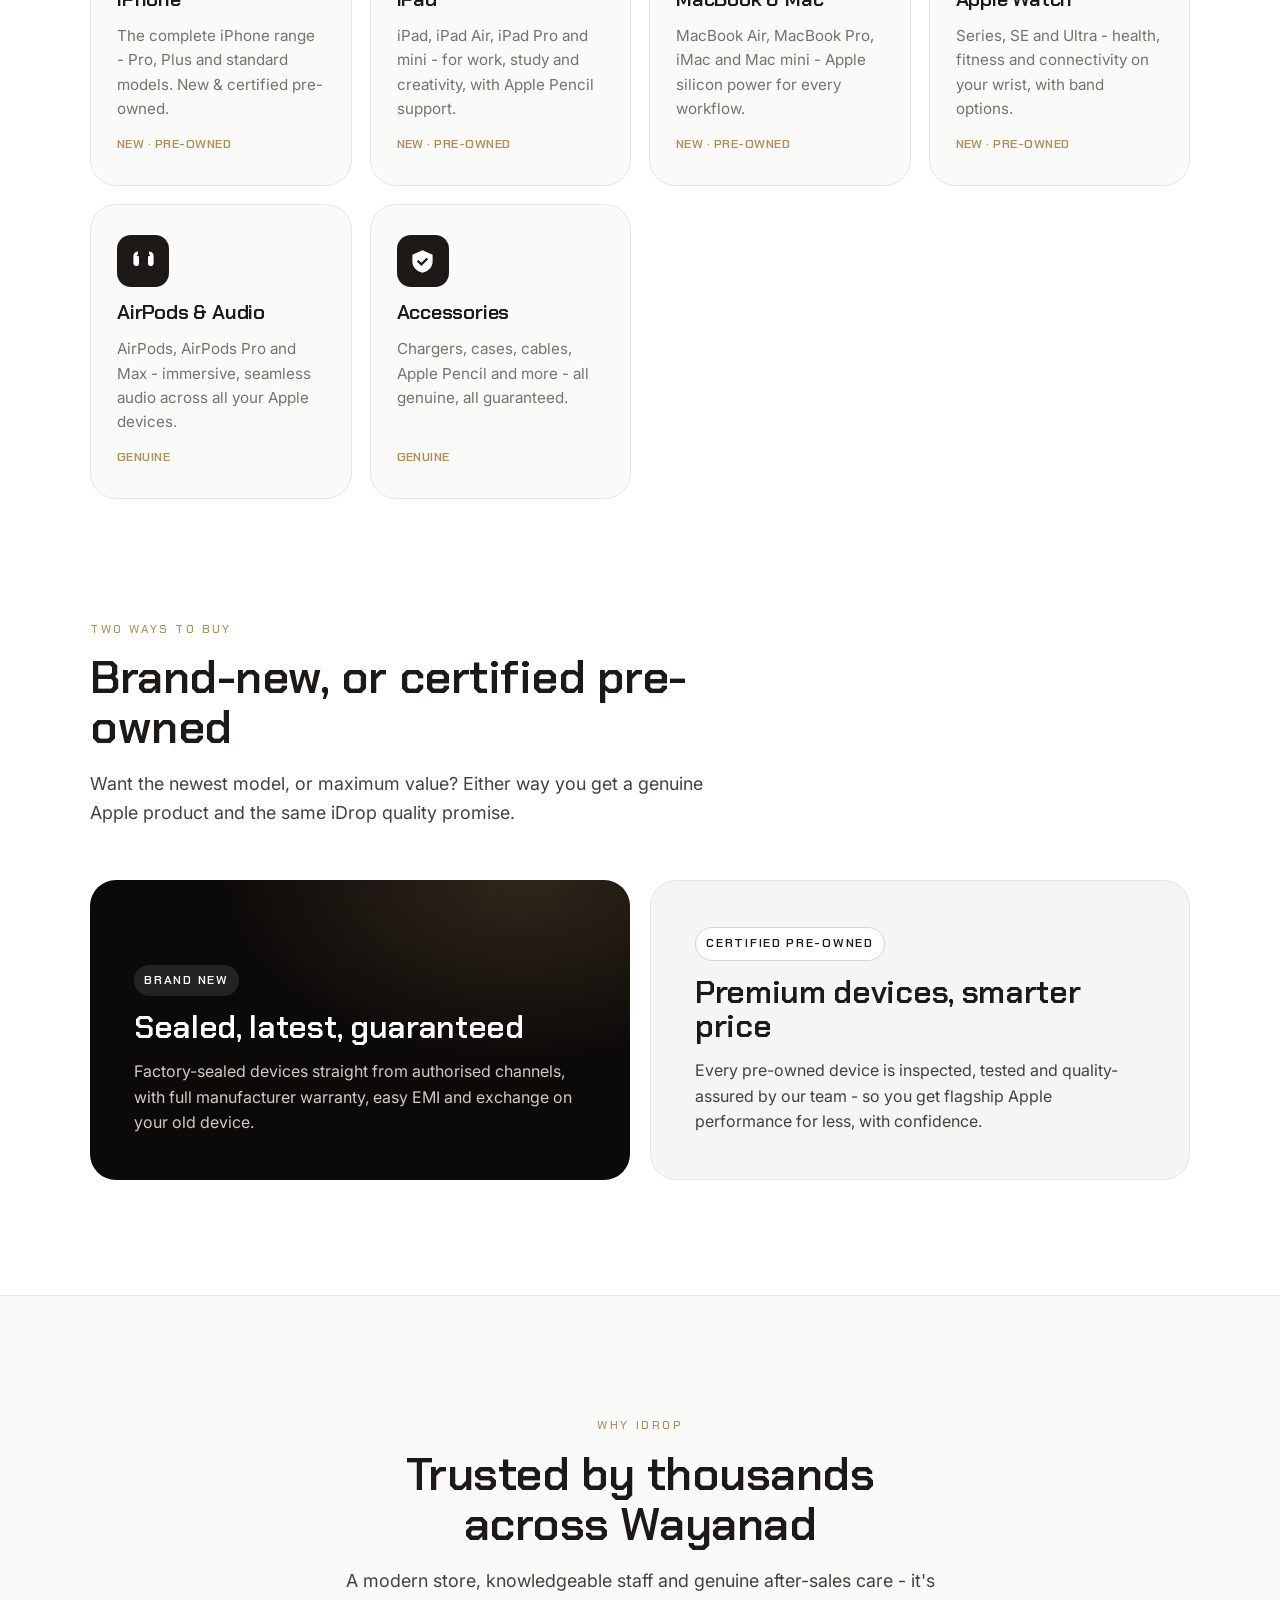
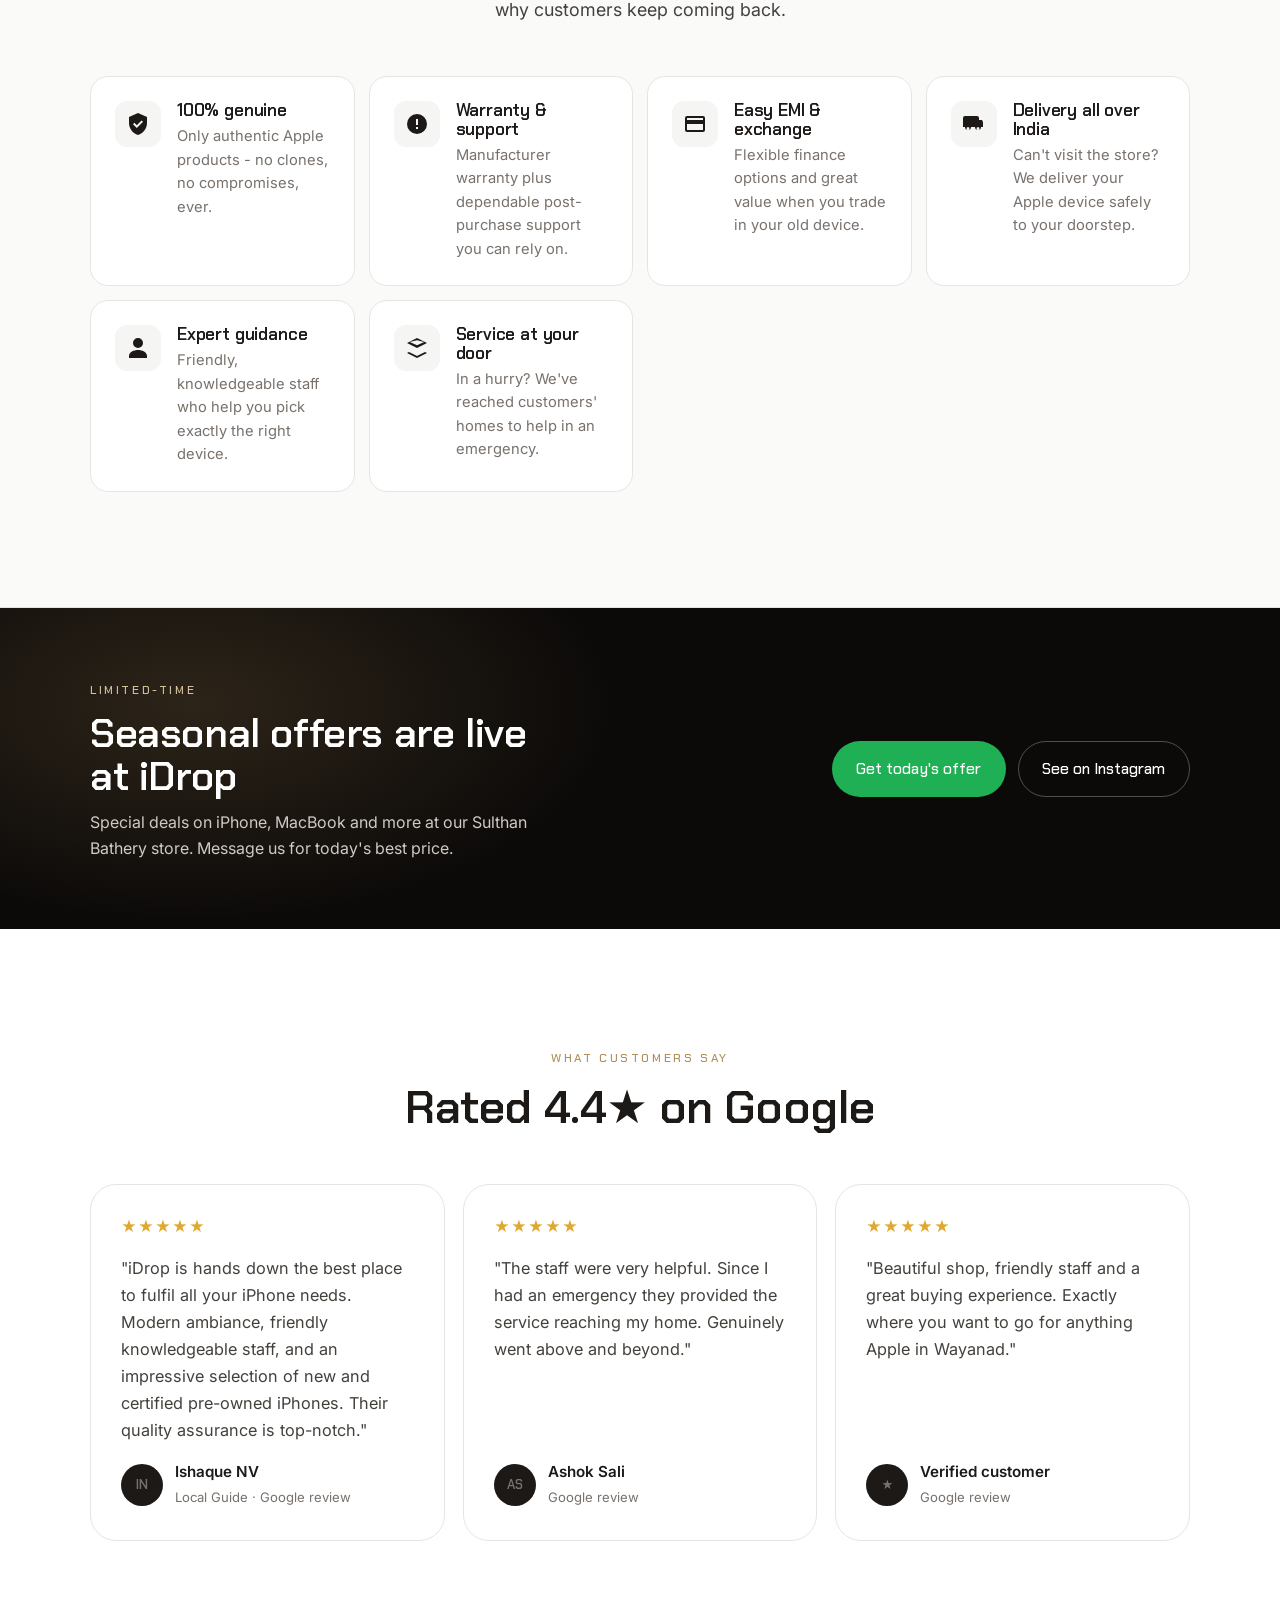
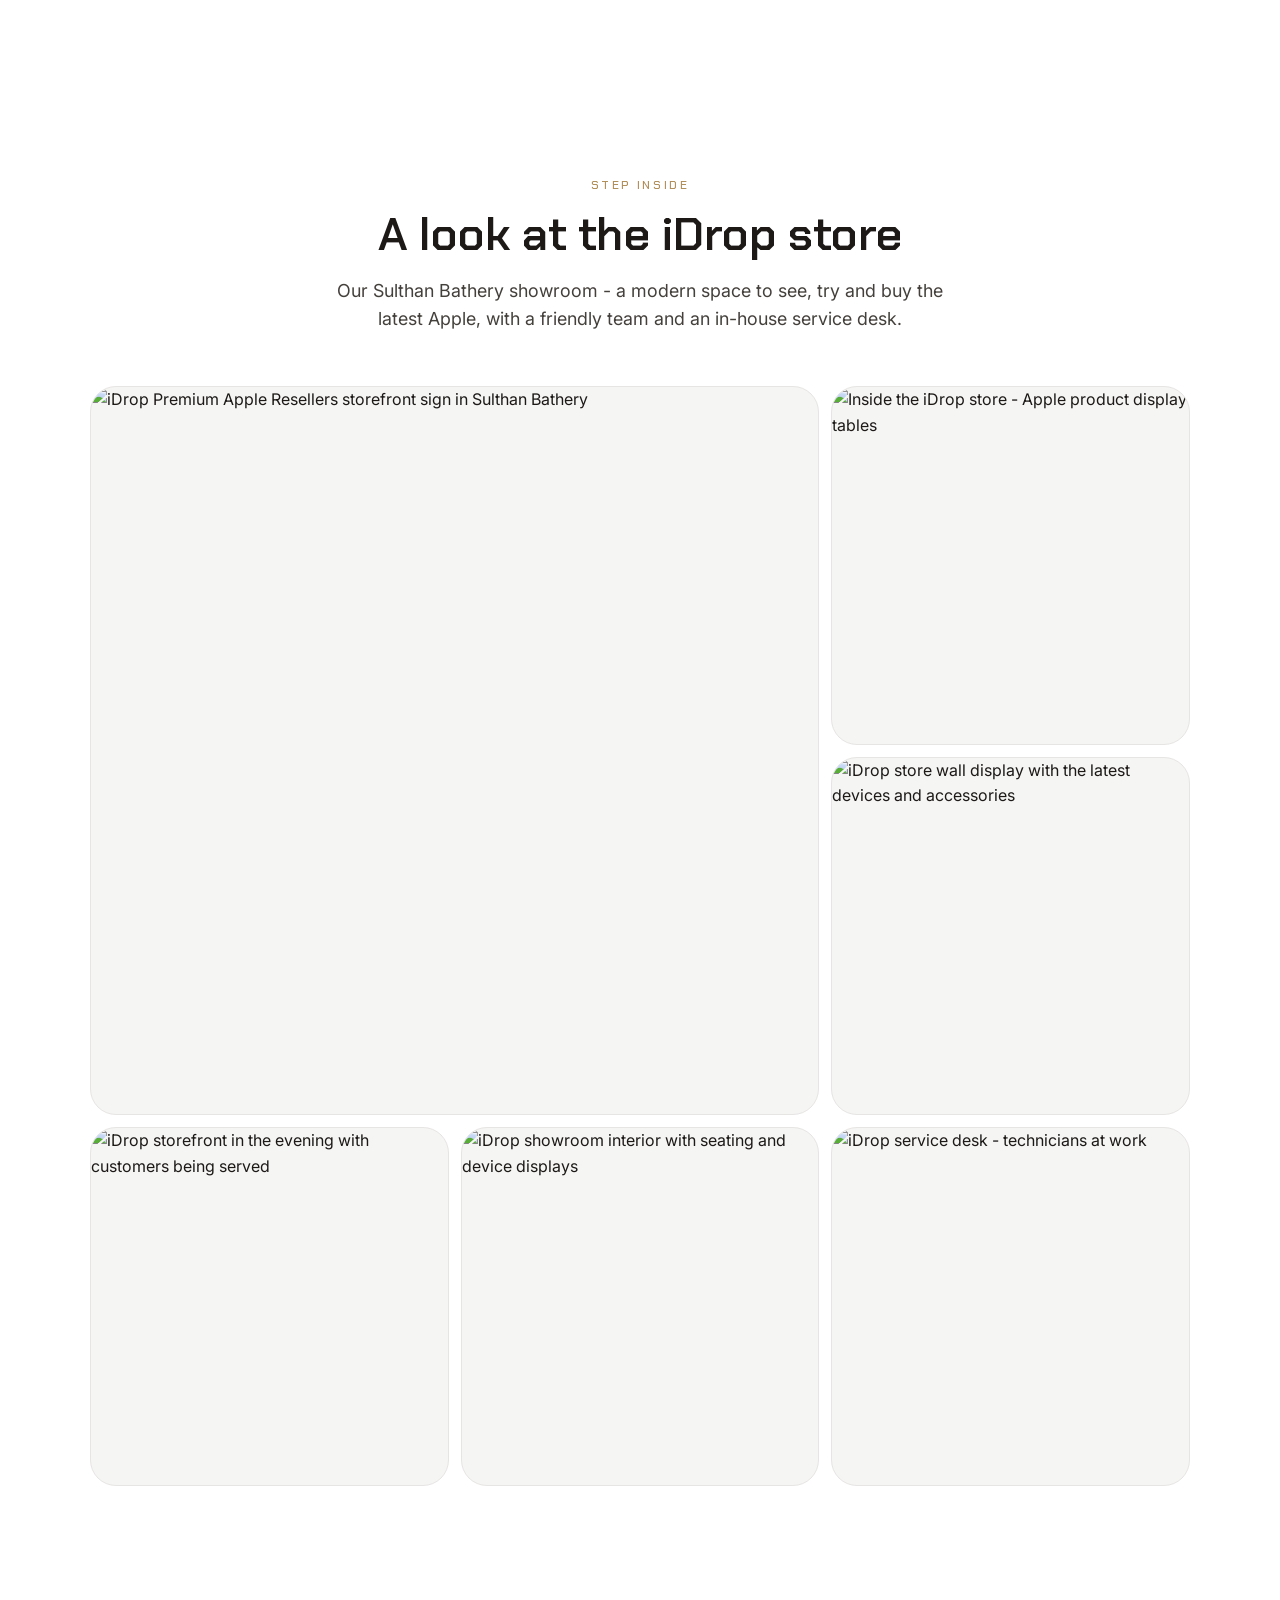
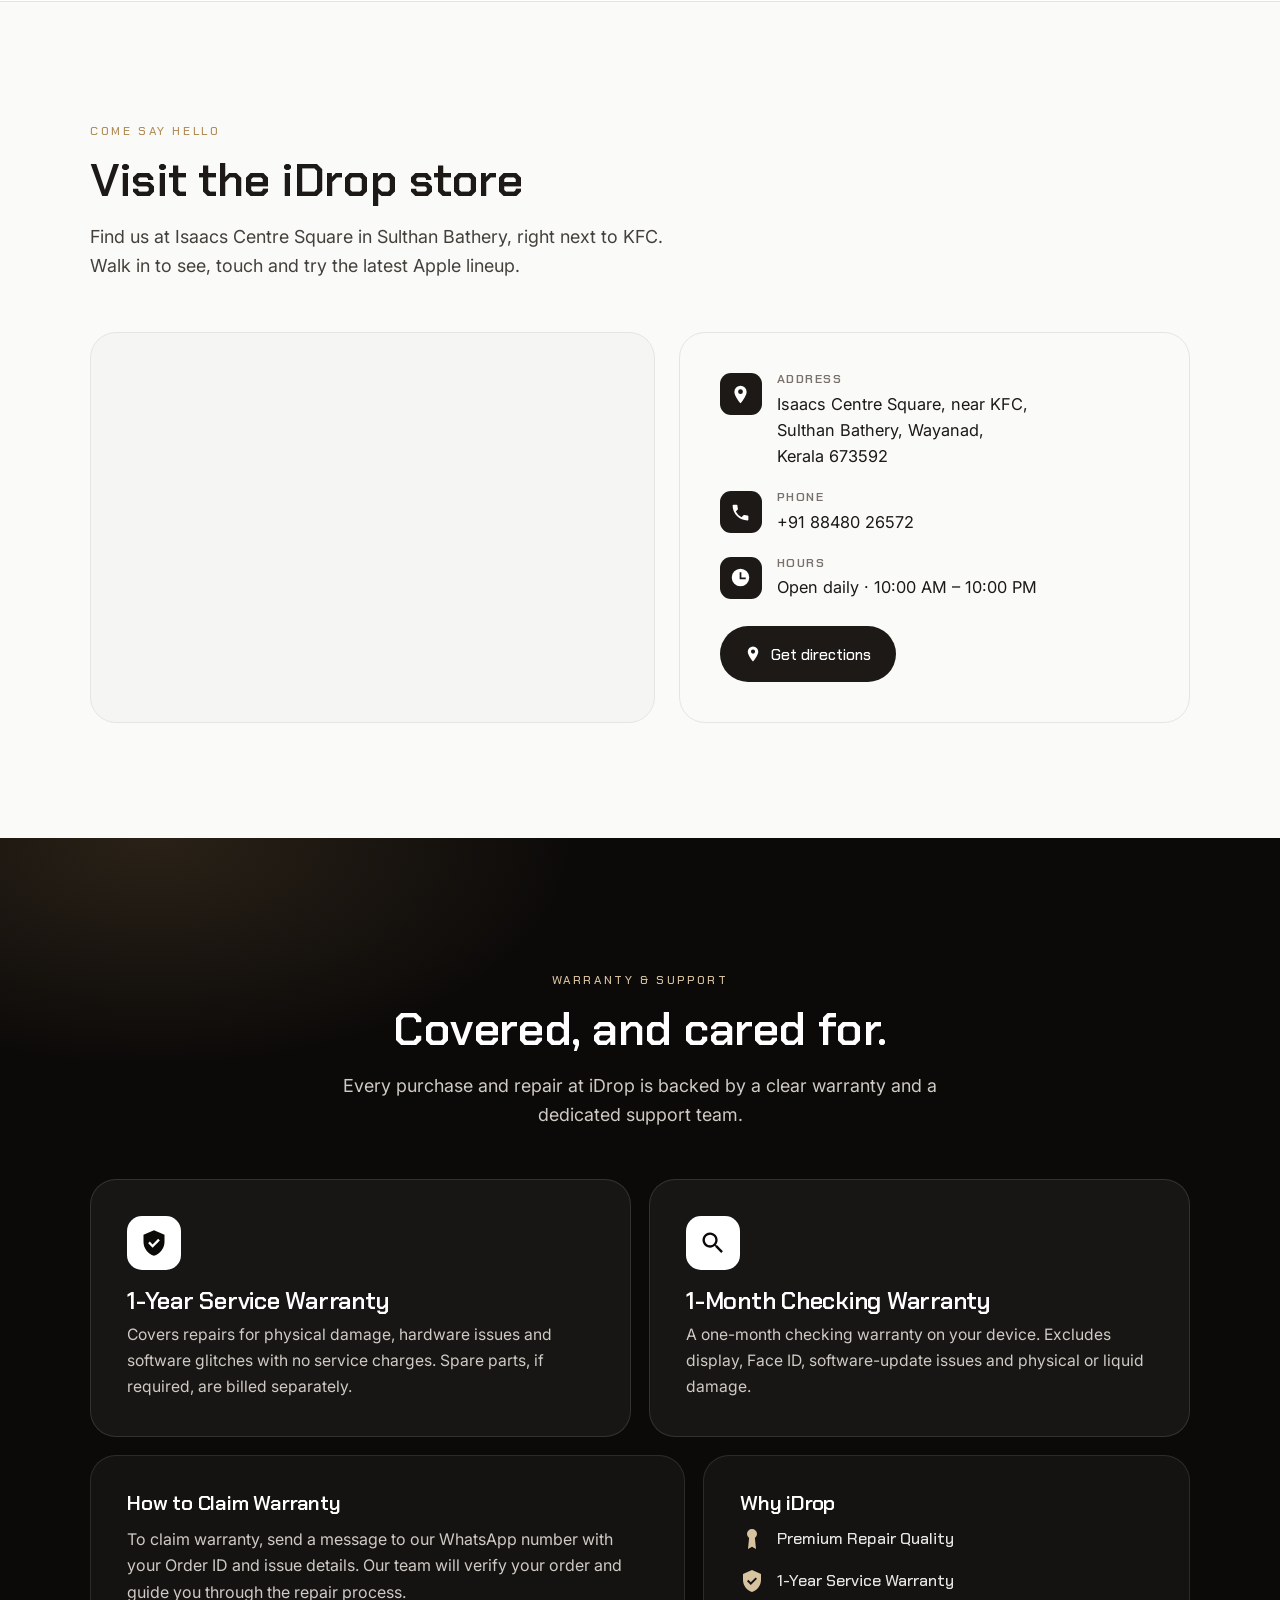
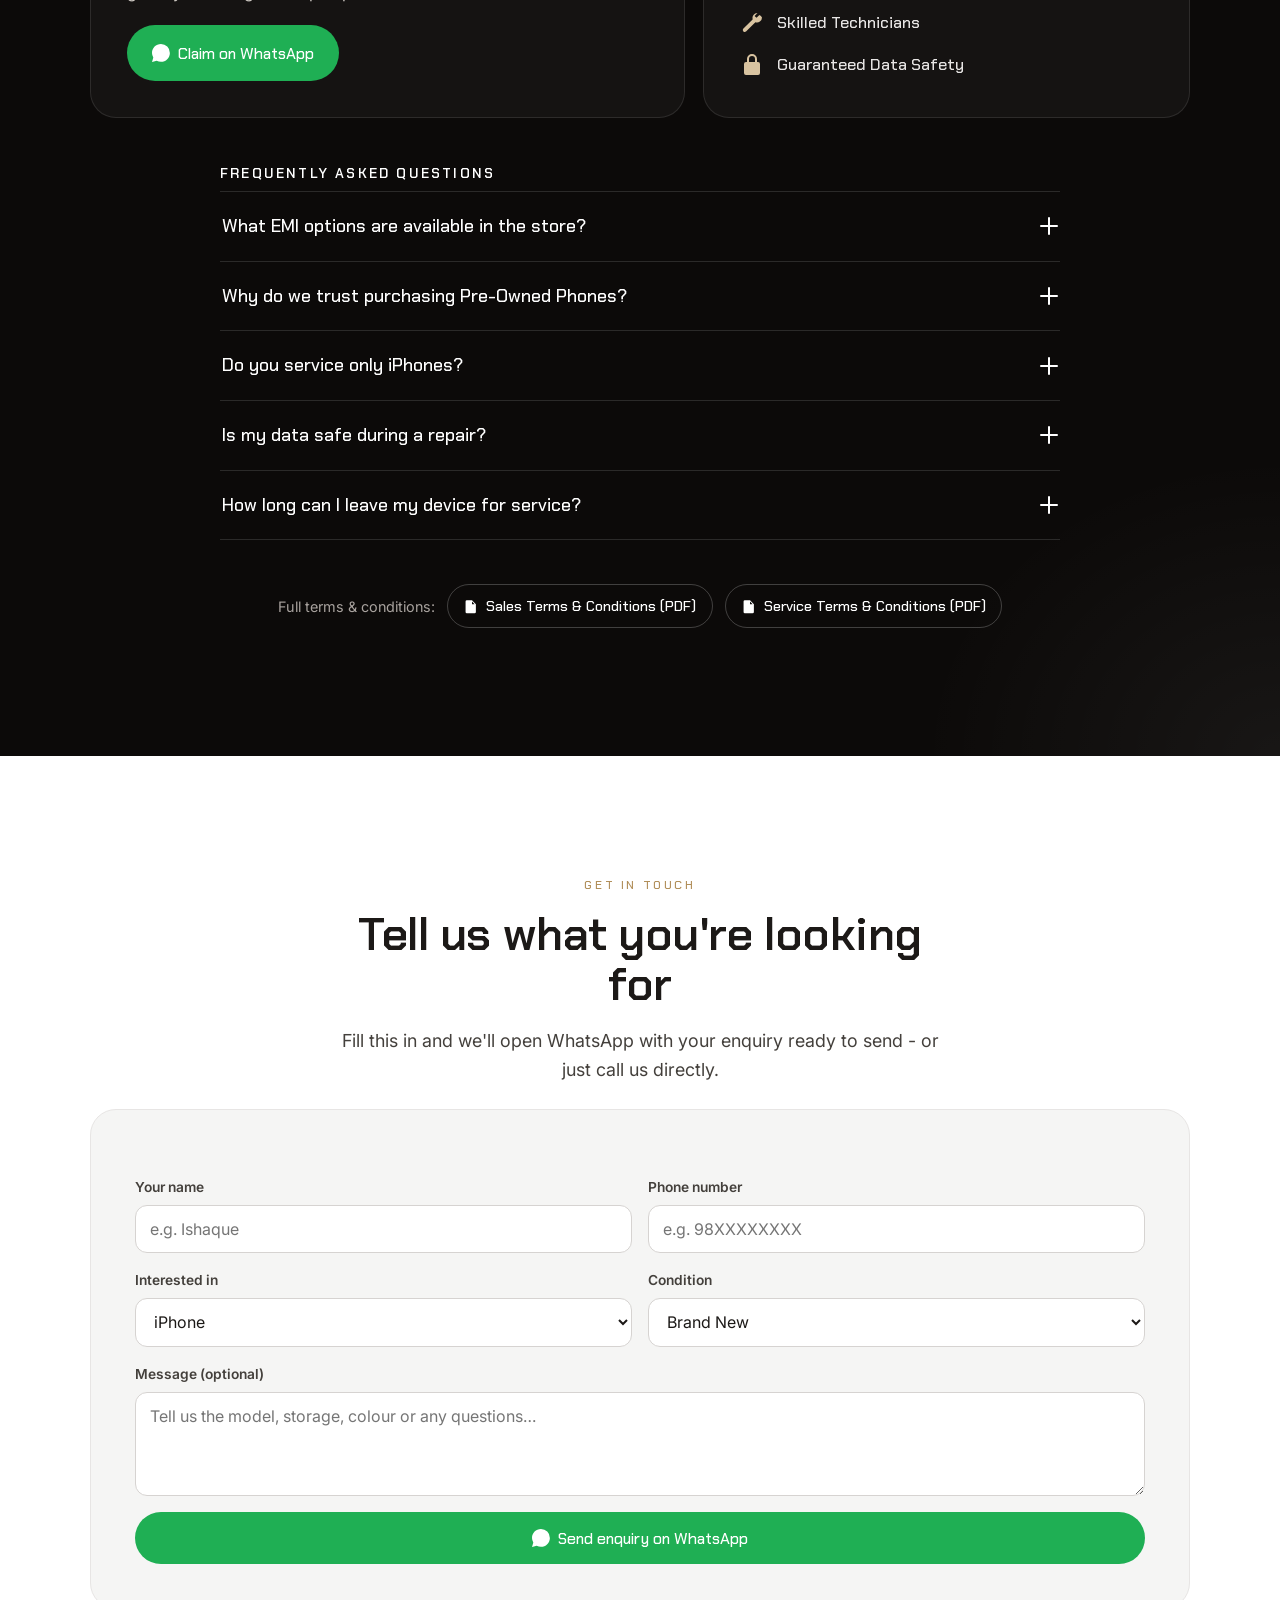
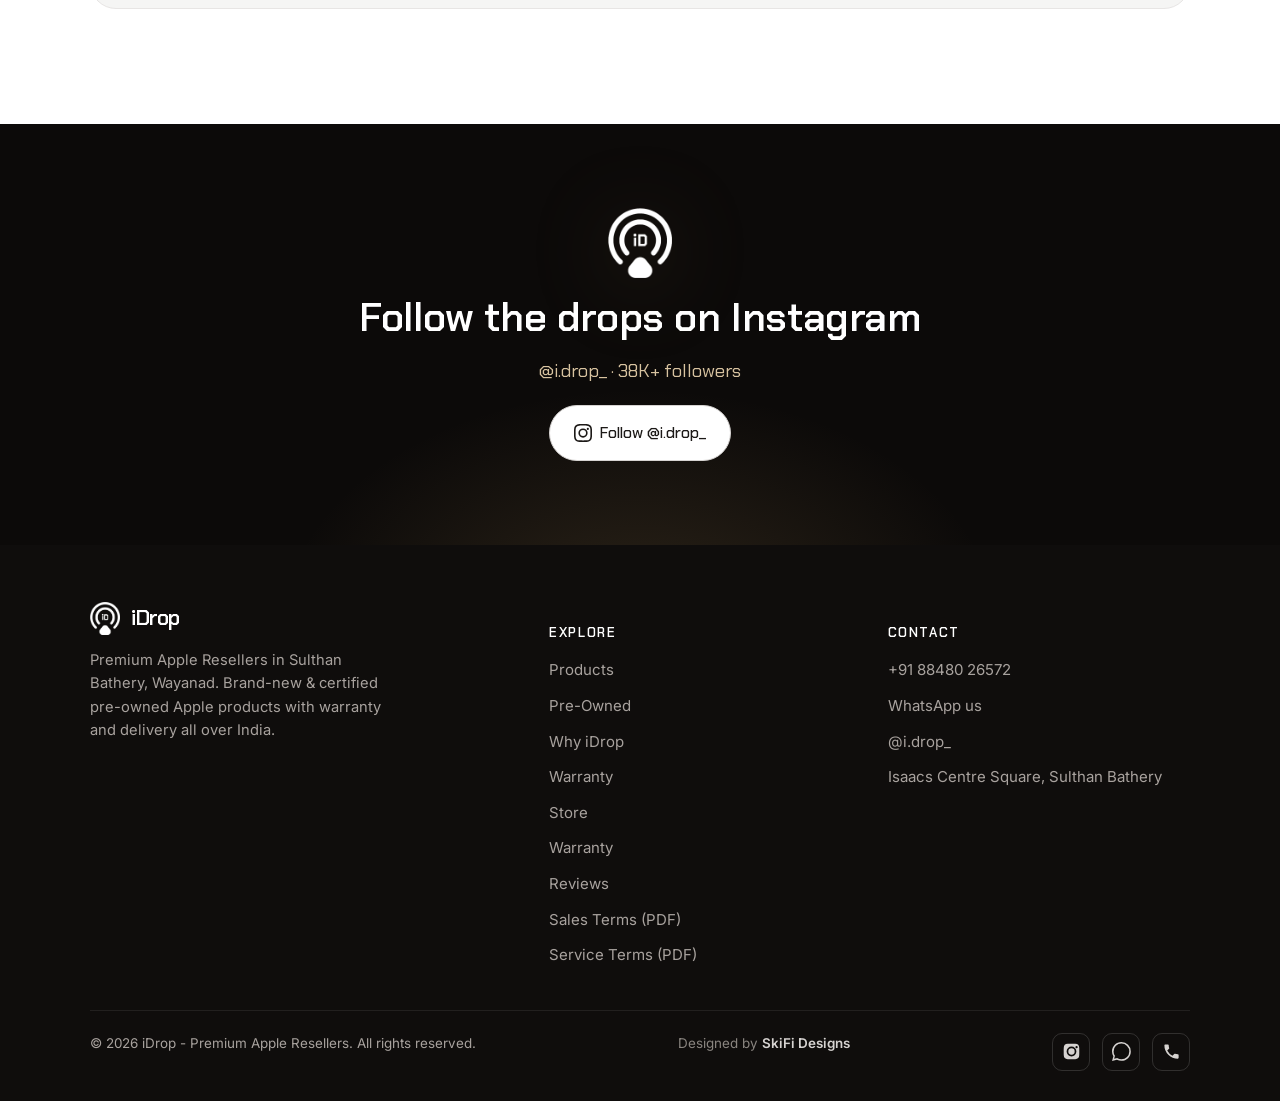
==== commit bed185a7: "Update index.html" ====
--- a/index.html
+++ b/index.html
@@ -586,7 +586,7 @@
       <div class="info-row"><span class="ri"><svg viewBox="0 0 24 24" fill="currentColor"><path d="M6.6 10.8a15.5 15.5 0 006.6 6.6l2.2-2.2a1 1 0 011-.24 11.4 11.4 0 003.6.57 1 1 0 011 1V20a1 1 0 01-1 1A17 17 0 013 4a1 1 0 011-1h3.5a1 1 0 011 1 11.4 11.4 0 00.57 3.6 1 1 0 01-.24 1z"/></svg></span>
         <div><h4>Phone</h4><p><a href="tel:+918848026572">+91 88480 26572</a></p></div></div>
       <div class="info-row"><span class="ri"><svg viewBox="0 0 24 24" fill="currentColor"><path d="M12 2a10 10 0 100 20 10 10 0 000-20zm1 10h5v2h-7V6h2z"/></svg></span>
-        <div><h4>Hours</h4><p>Open daily · 10:00 AM – 8:00 PM</p></div></div>
+        <div><h4>Hours</h4><p>Open daily · 10:00 AM – 10:00 PM</p></div></div>
       <a class="btn btn-dark" href="https://www.google.com/maps/place/iDrop+Premium+Apple+Resellers/@11.6615845,76.2557967,17z" target="_blank" rel="noopener">
         <svg viewBox="0 0 24 24" fill="currentColor"><path d="M12 2a7 7 0 00-7 7c0 5 7 13 7 13s7-8 7-13a7 7 0 00-7-7zm0 9.5A2.5 2.5 0 1112 6a2.5 2.5 0 010 5.5z"/></svg>
         Get directions
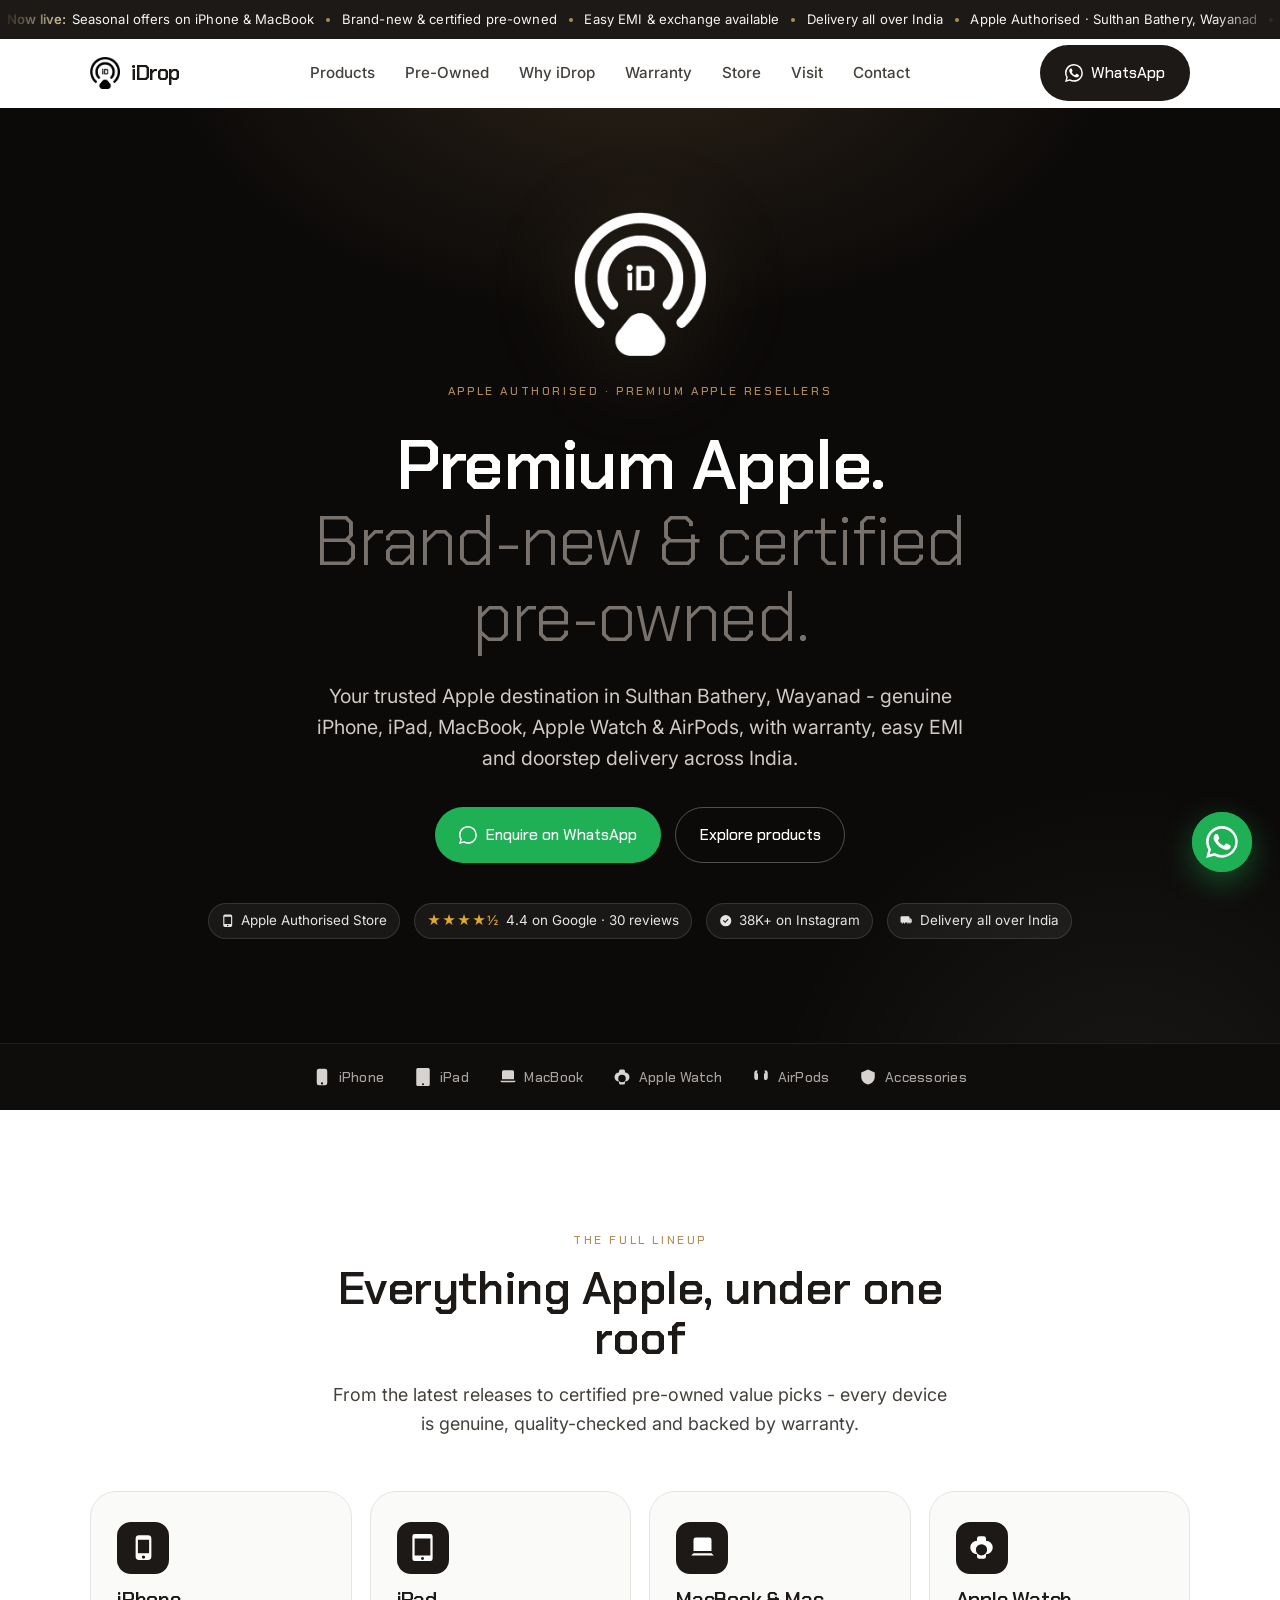
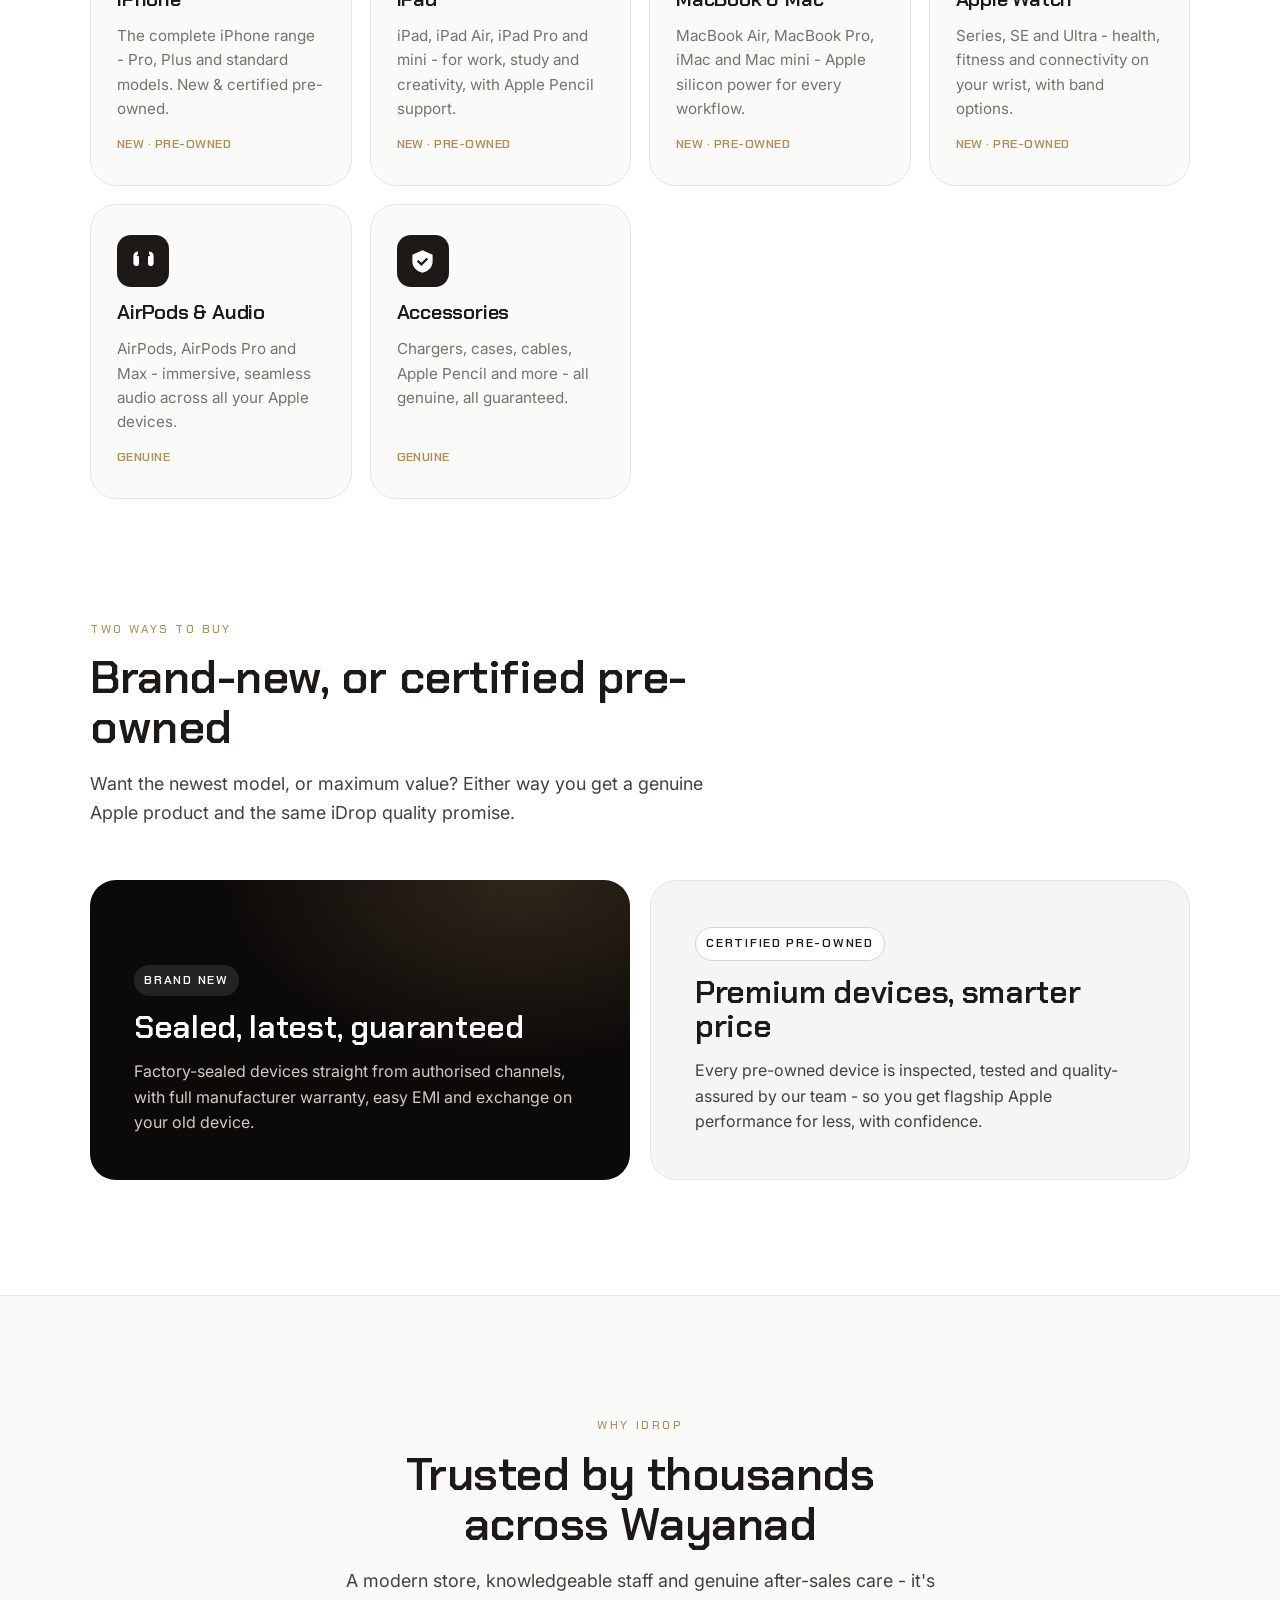
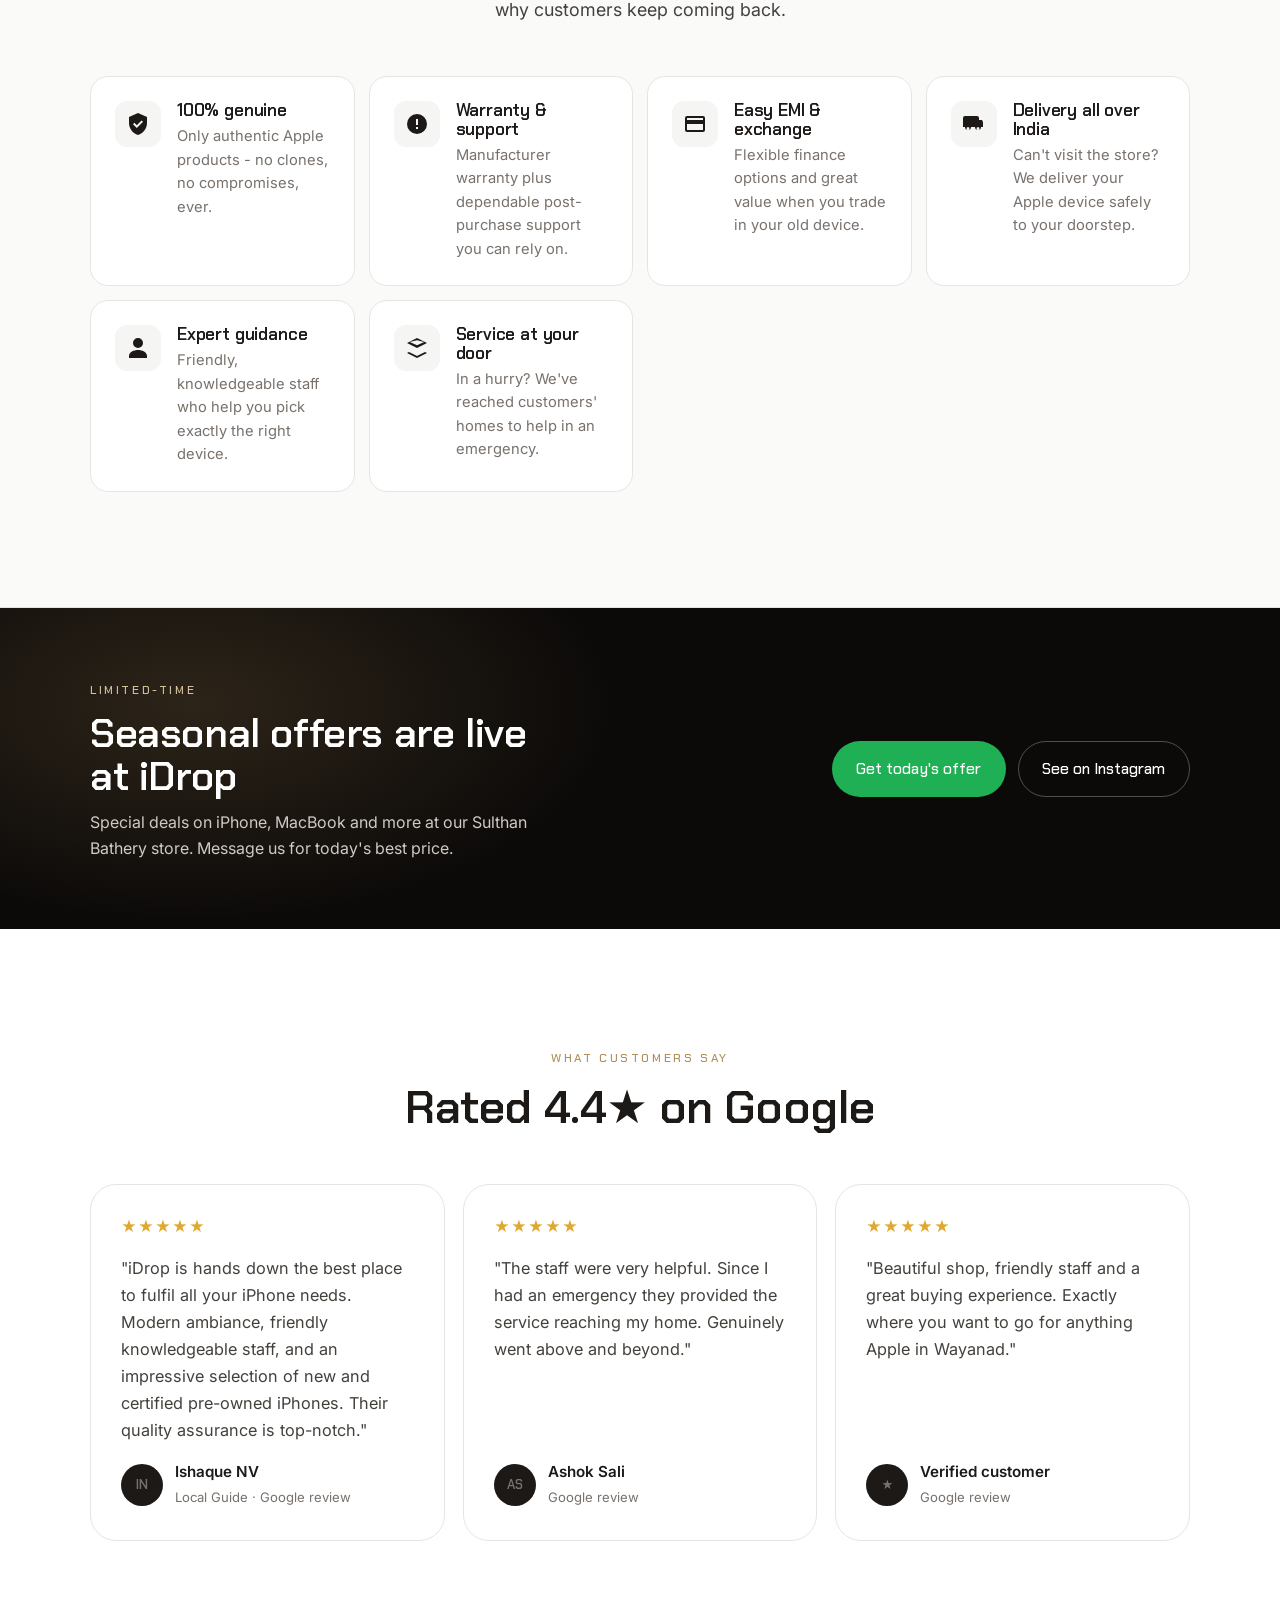
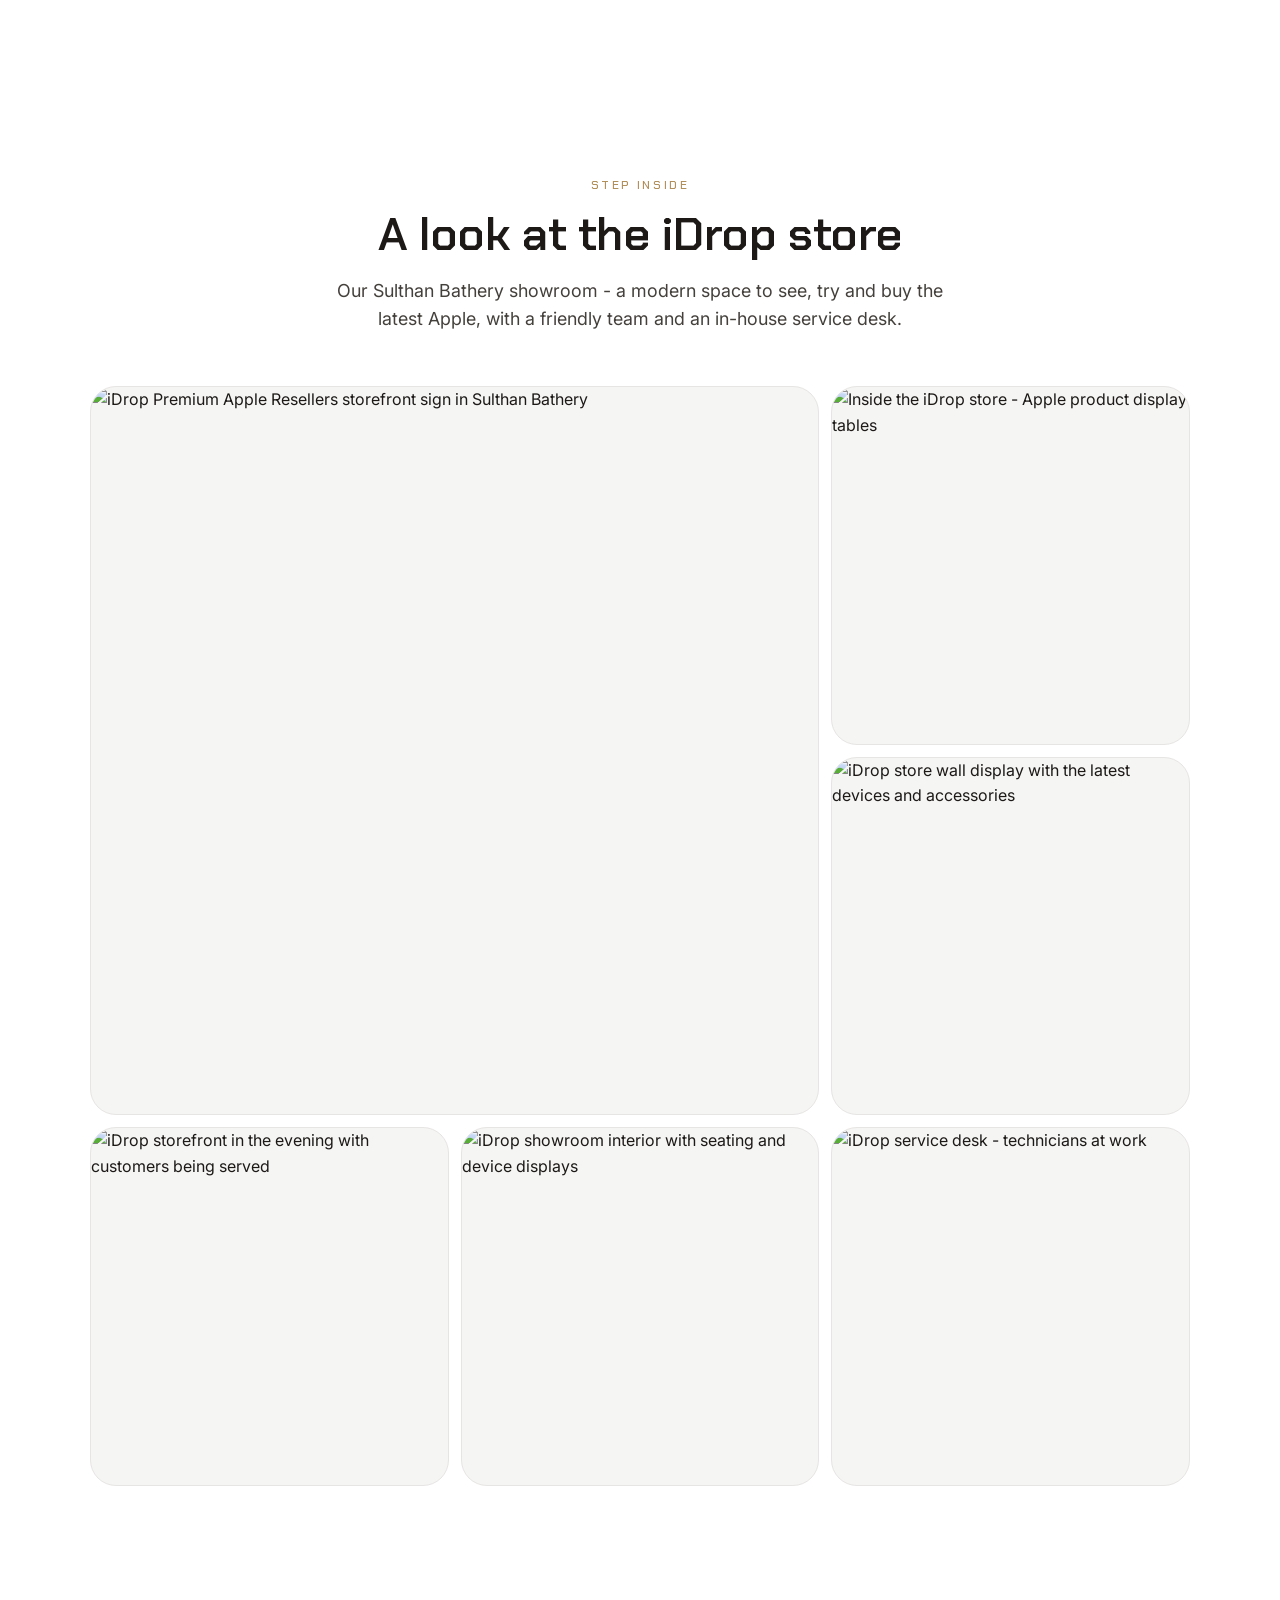
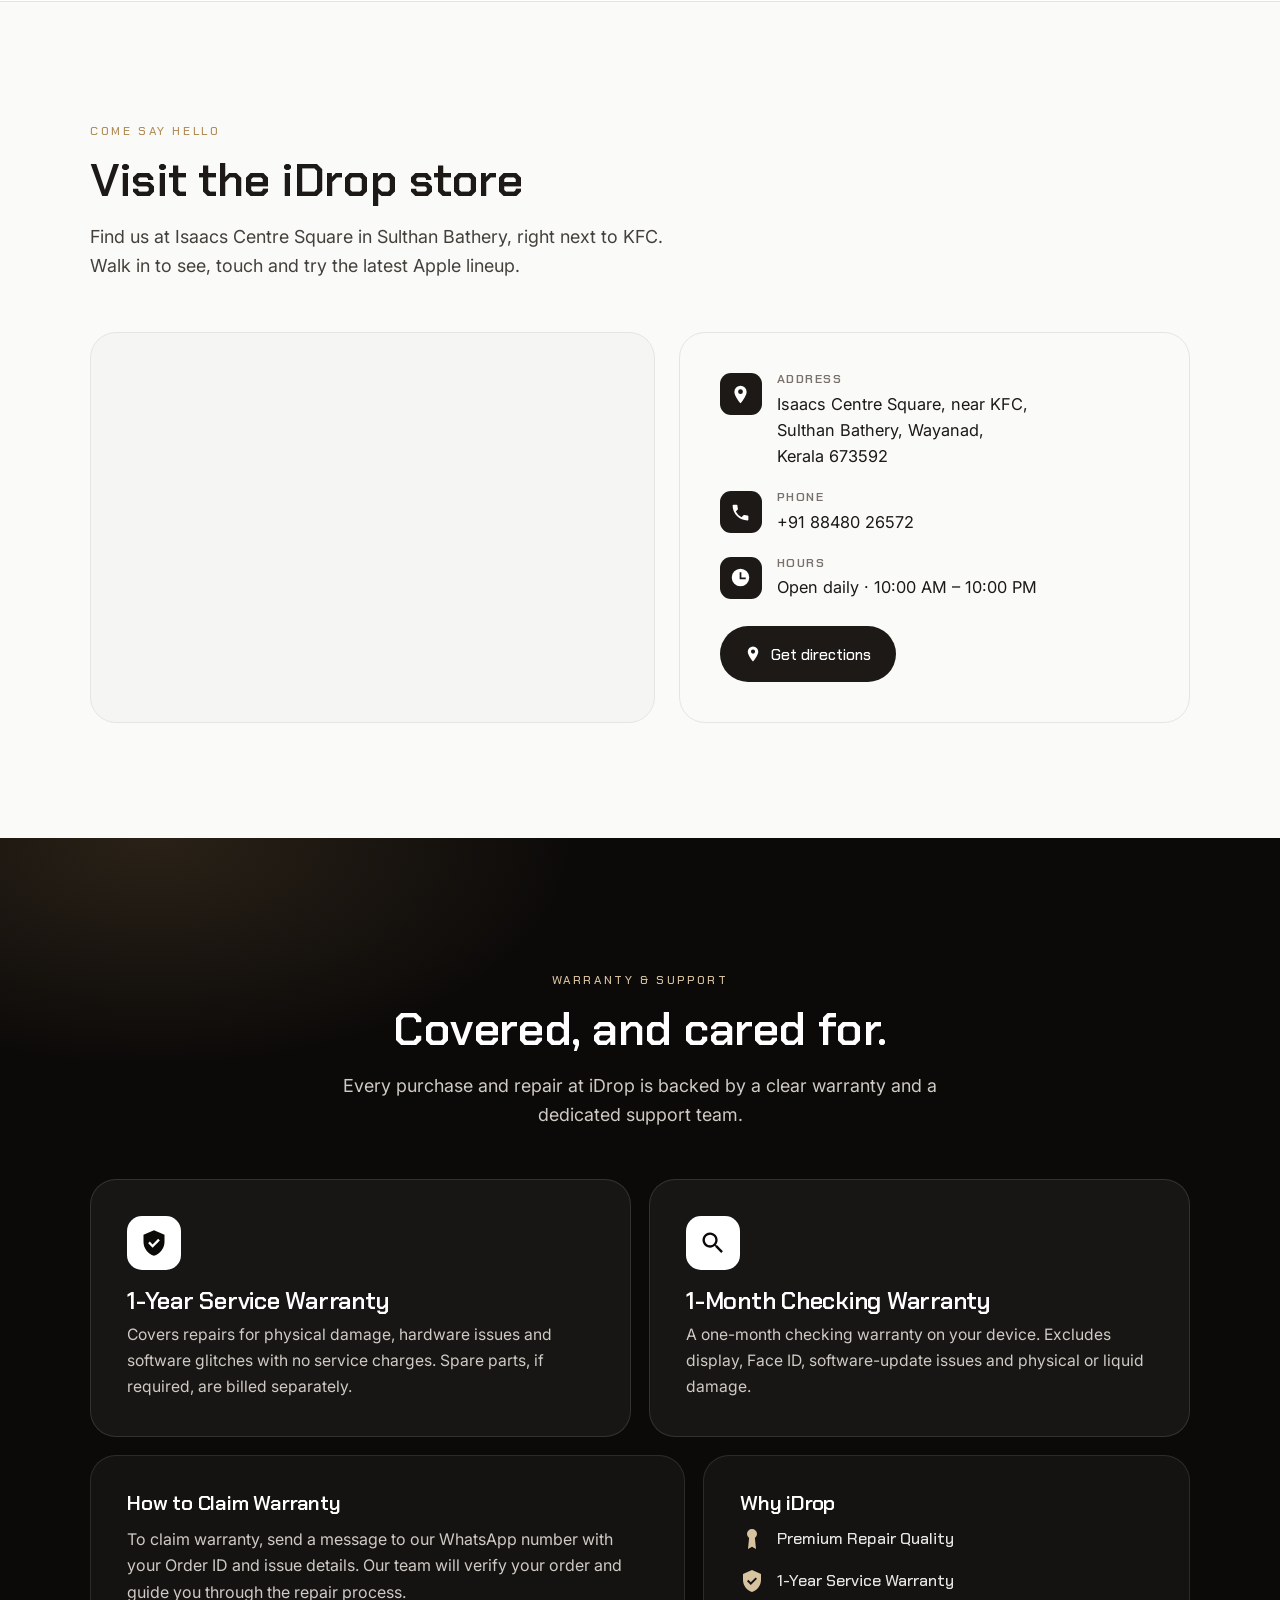
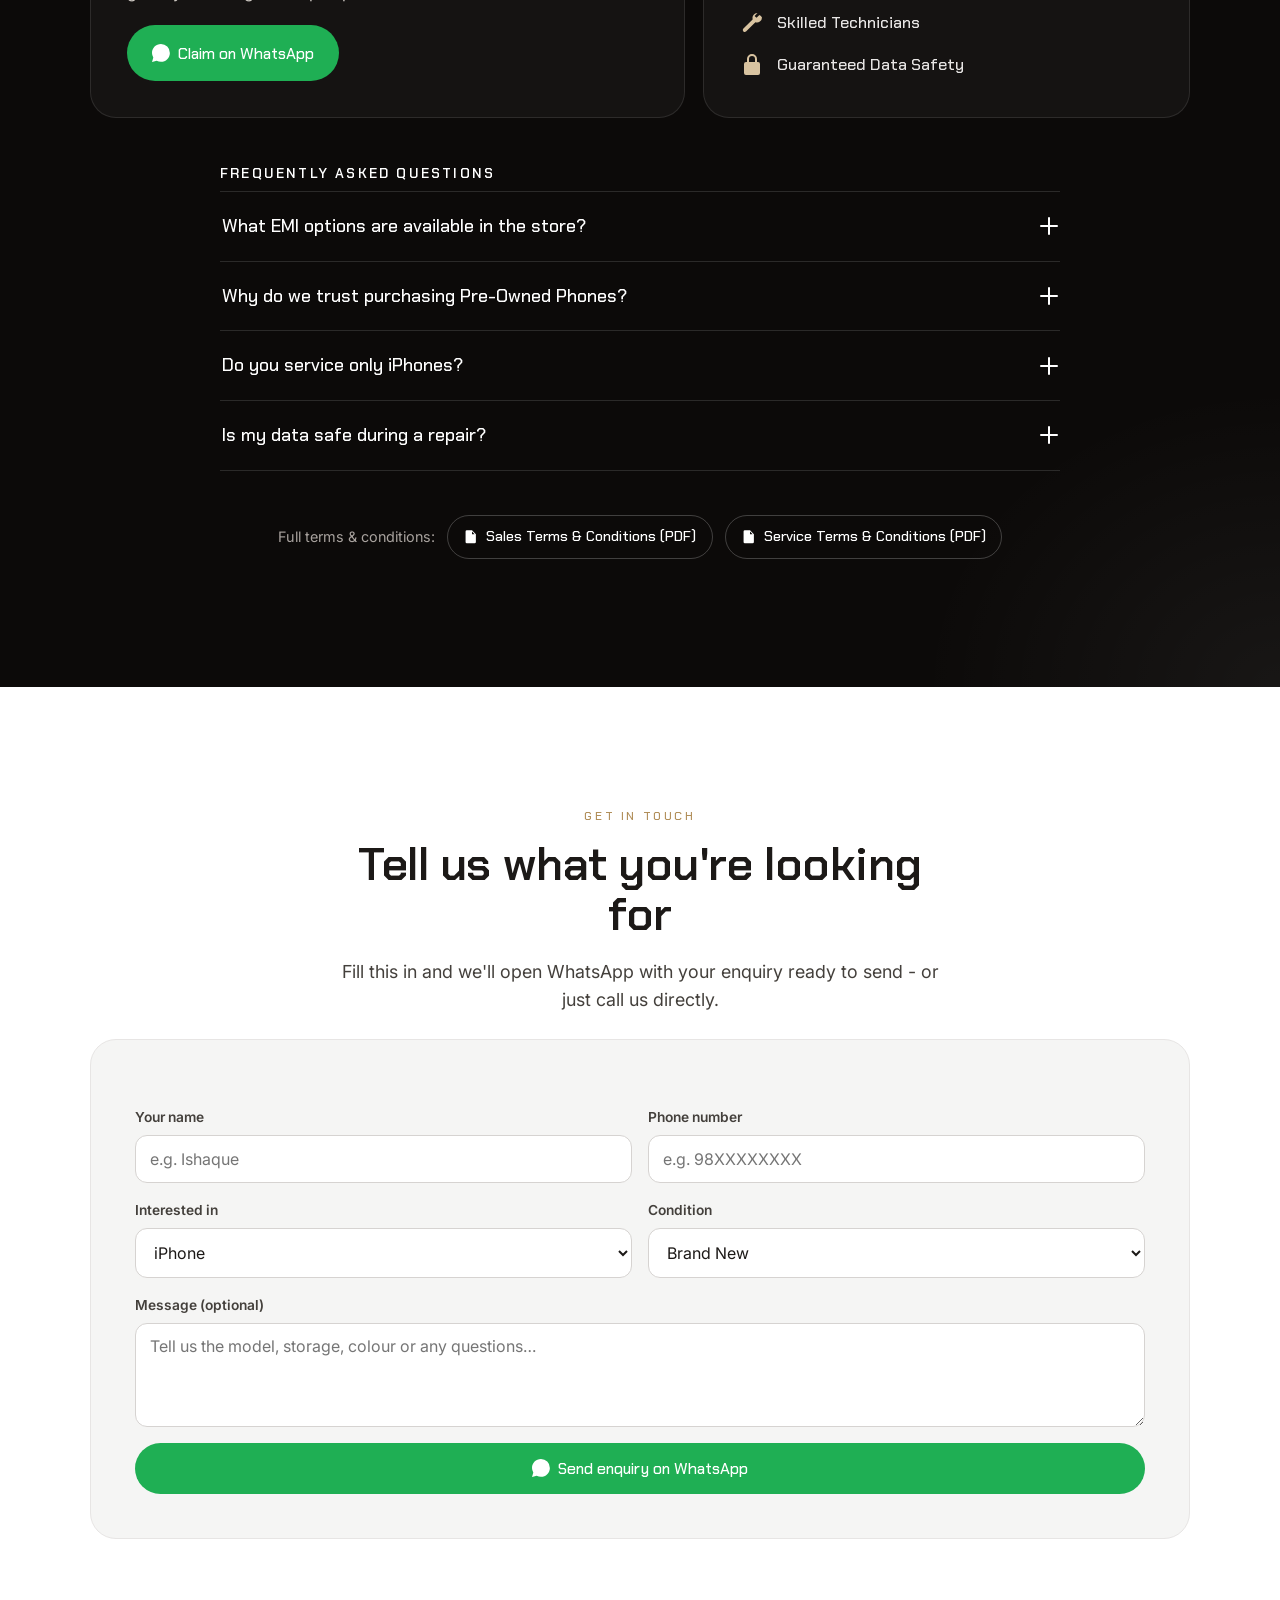
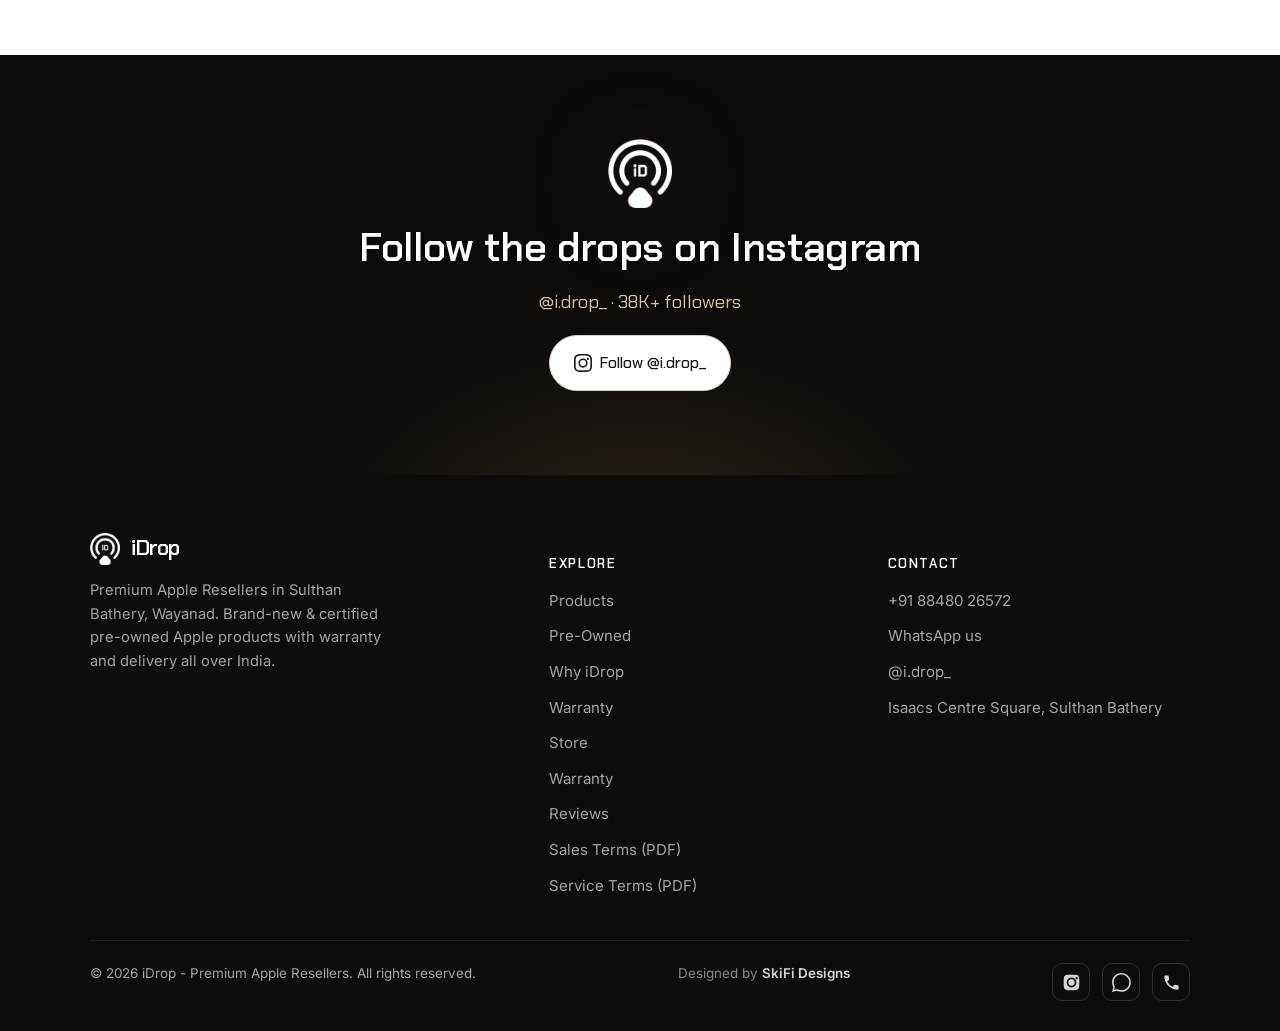
==== commit 7b516010: "Update index.html mj" ====
--- a/index.html
+++ b/index.html
@@ -639,11 +639,10 @@
   <div class="faq reveal">
     <h3 class="faq-title">Frequently Asked Questions</h3>
     <details class="faq-item"><summary>What EMI options are available in the store?<i class="faq-ic"></i></summary><div class="faq-a">There are Bajaj Finance, Credit Card and Debit Card EMIs for Brand New and used phones.</div></details>
-    <details class="faq-item"><summary>Why do we trust purchasing Pre-Owned Phones?<i class="faq-ic"></i></summary><div class="faq-a">iDrop inspects every pre-owned phone with a full range of technical tests, and each device comes with a 1-month service warranty.</div></details>
+    <details class="faq-item"><summary>Why do we trust purchasing Pre-Owned Phones?<i class="faq-ic"></i></summary><div class="faq-a">iDrop inspects every pre-owned phone with a full range of technical tests, and each device comes with a 1-month checking warranty and 1-year service warranty.</div></details>
     <details class="faq-item"><summary>Do you service only iPhones?<i class="faq-ic"></i></summary><div class="faq-a">No, we typically service all Apple devices as well as Android phones.</div></details>
-    <details class="faq-item"><summary>Is my data safe during a repair?<i class="faq-ic"></i></summary><div class="faq-a">We take every care with your device, but please back up your data before service. Mobile data can be lost during repair and the shop is not liable for data loss, so we recommend keeping a recent backup.</div></details>
-    <details class="faq-item"><summary>How long can I leave my device for service?<i class="faq-ic"></i></summary><div class="faq-a">Please collect your device within 30 days. Verify the handset before leaving the counter, and report any issue within 48 hours of collection so we can assist you quickly.</div></details>
-  </div>
+    <details class="faq-item"><summary>Is my data safe during a repair?<i class="faq-ic"></i></summary><div class="faq-a">We take every care with your device and service infront of you Live, but please back up your data before service. Mobile data can be lost during repair and the shop is not liable for data loss, so we recommend keeping a recent backup.</div></details>
+   </div>
 
   <div class="terms reveal">
     <span>Full terms &amp; conditions:</span>
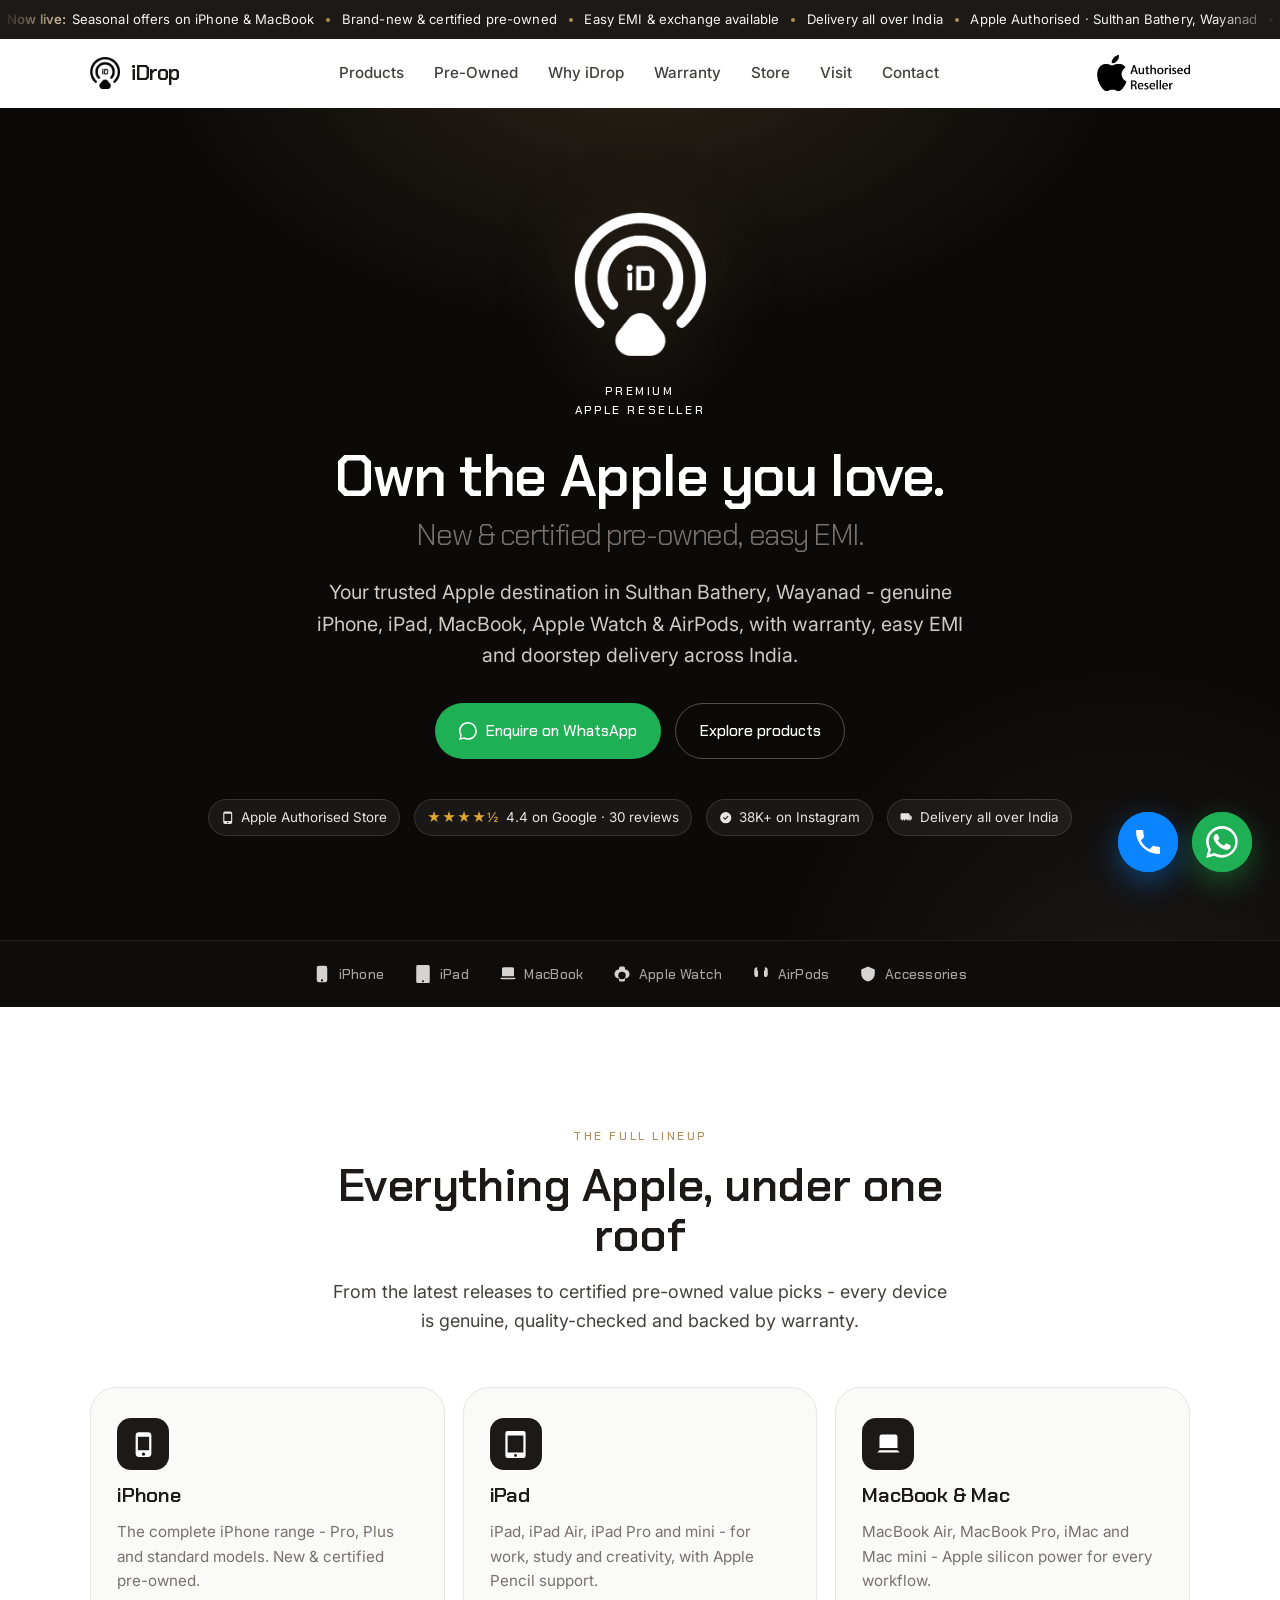
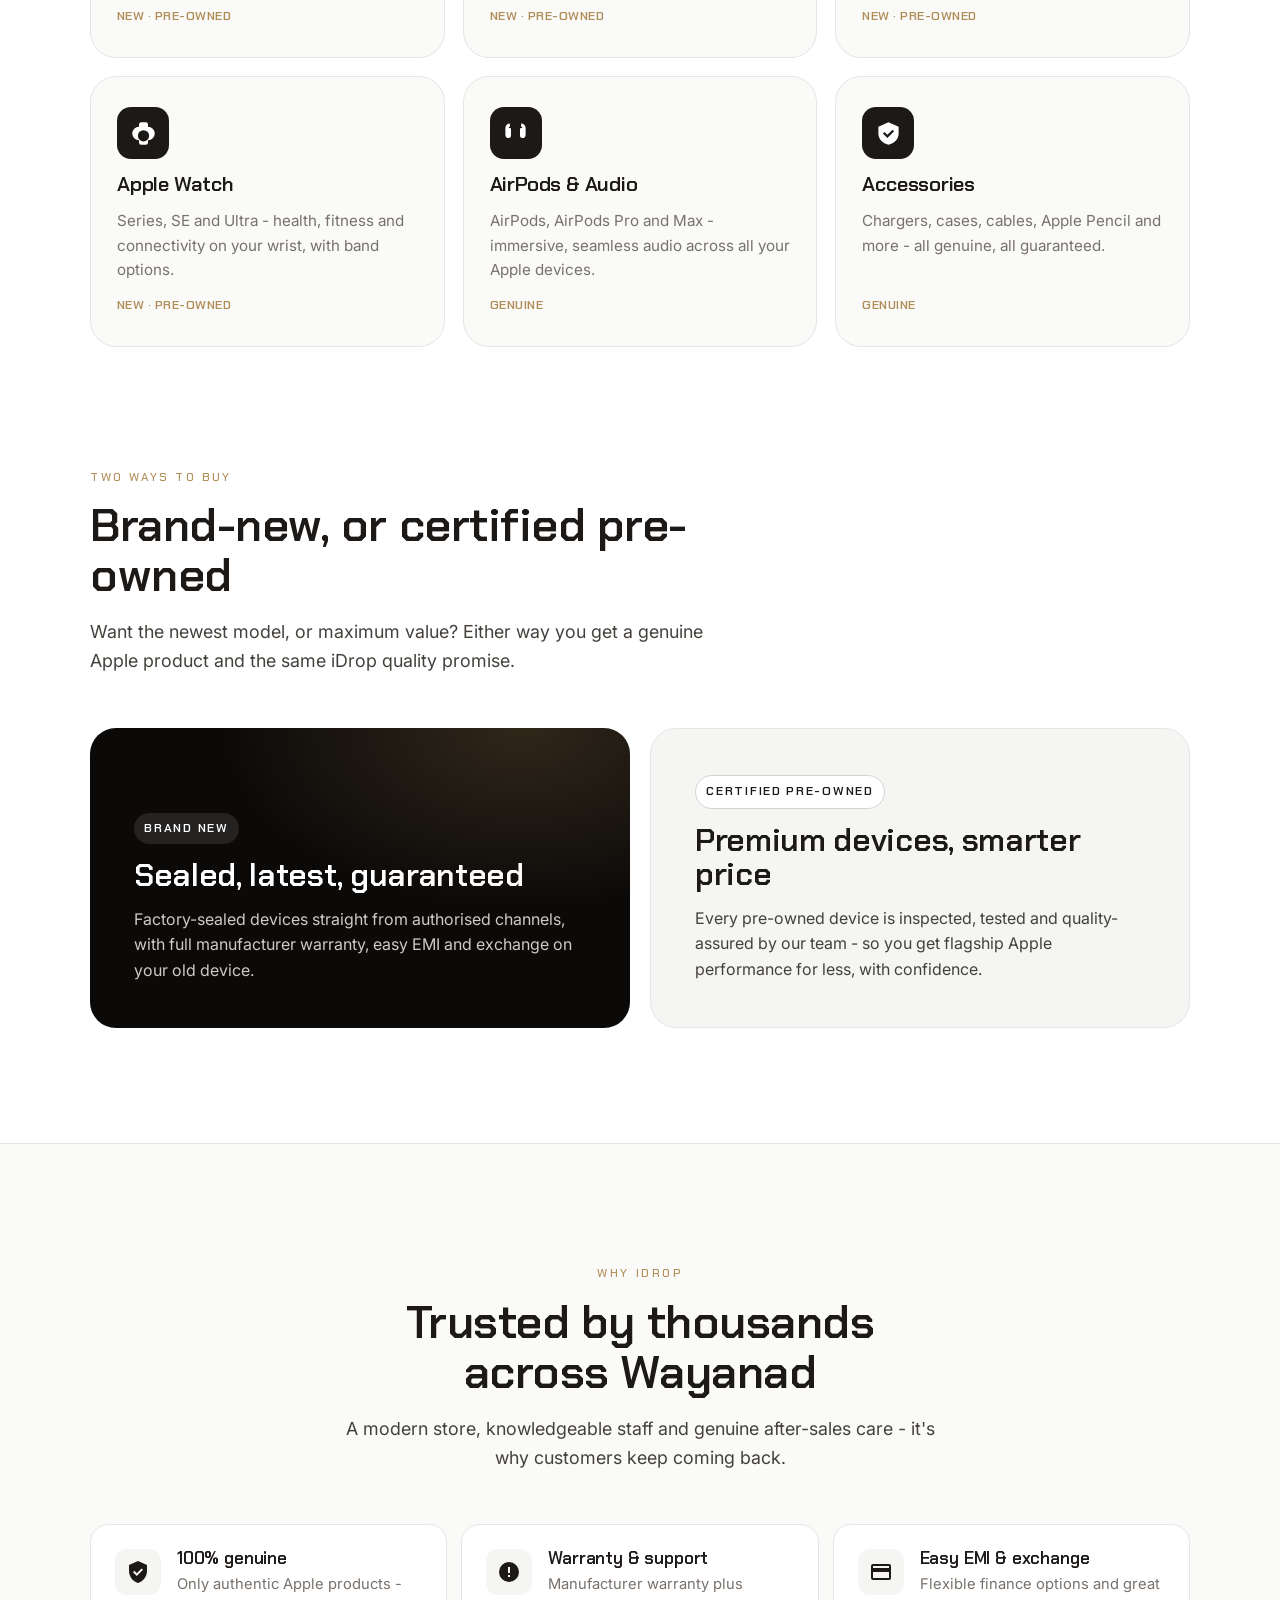
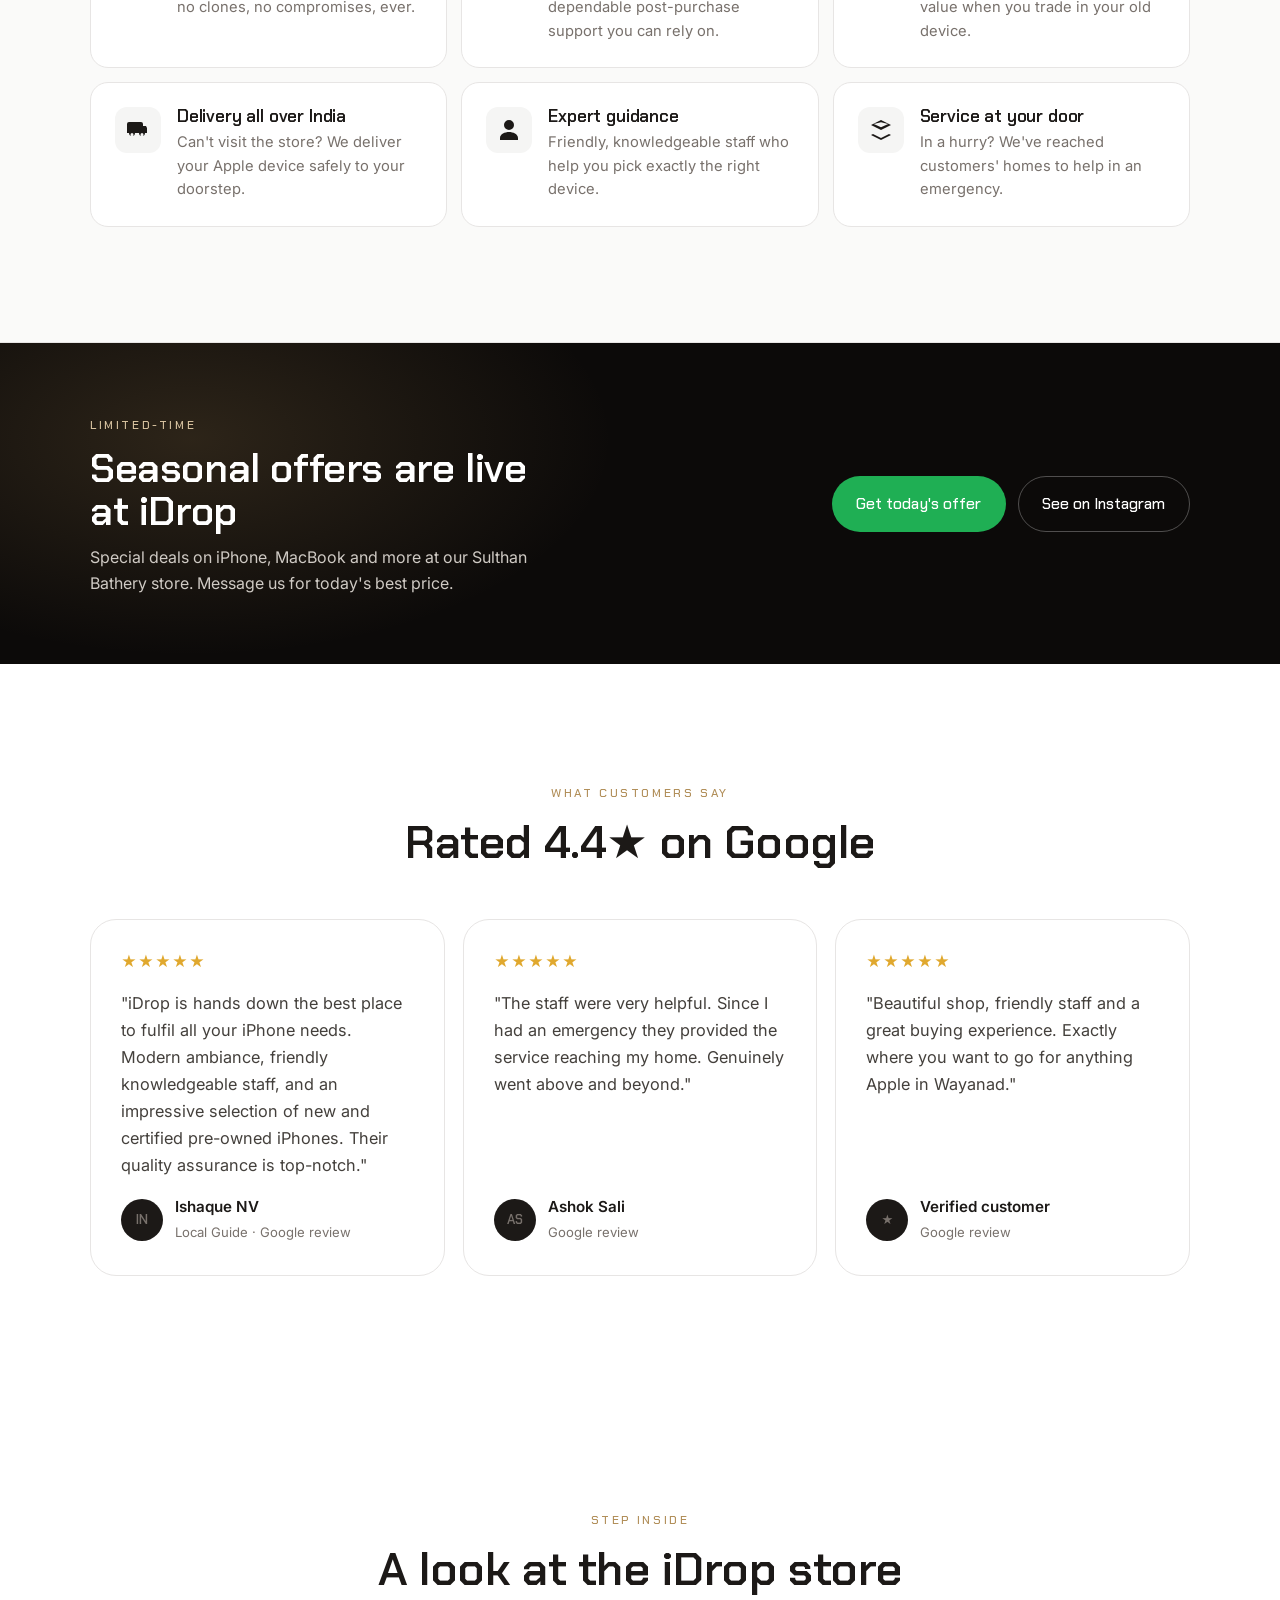
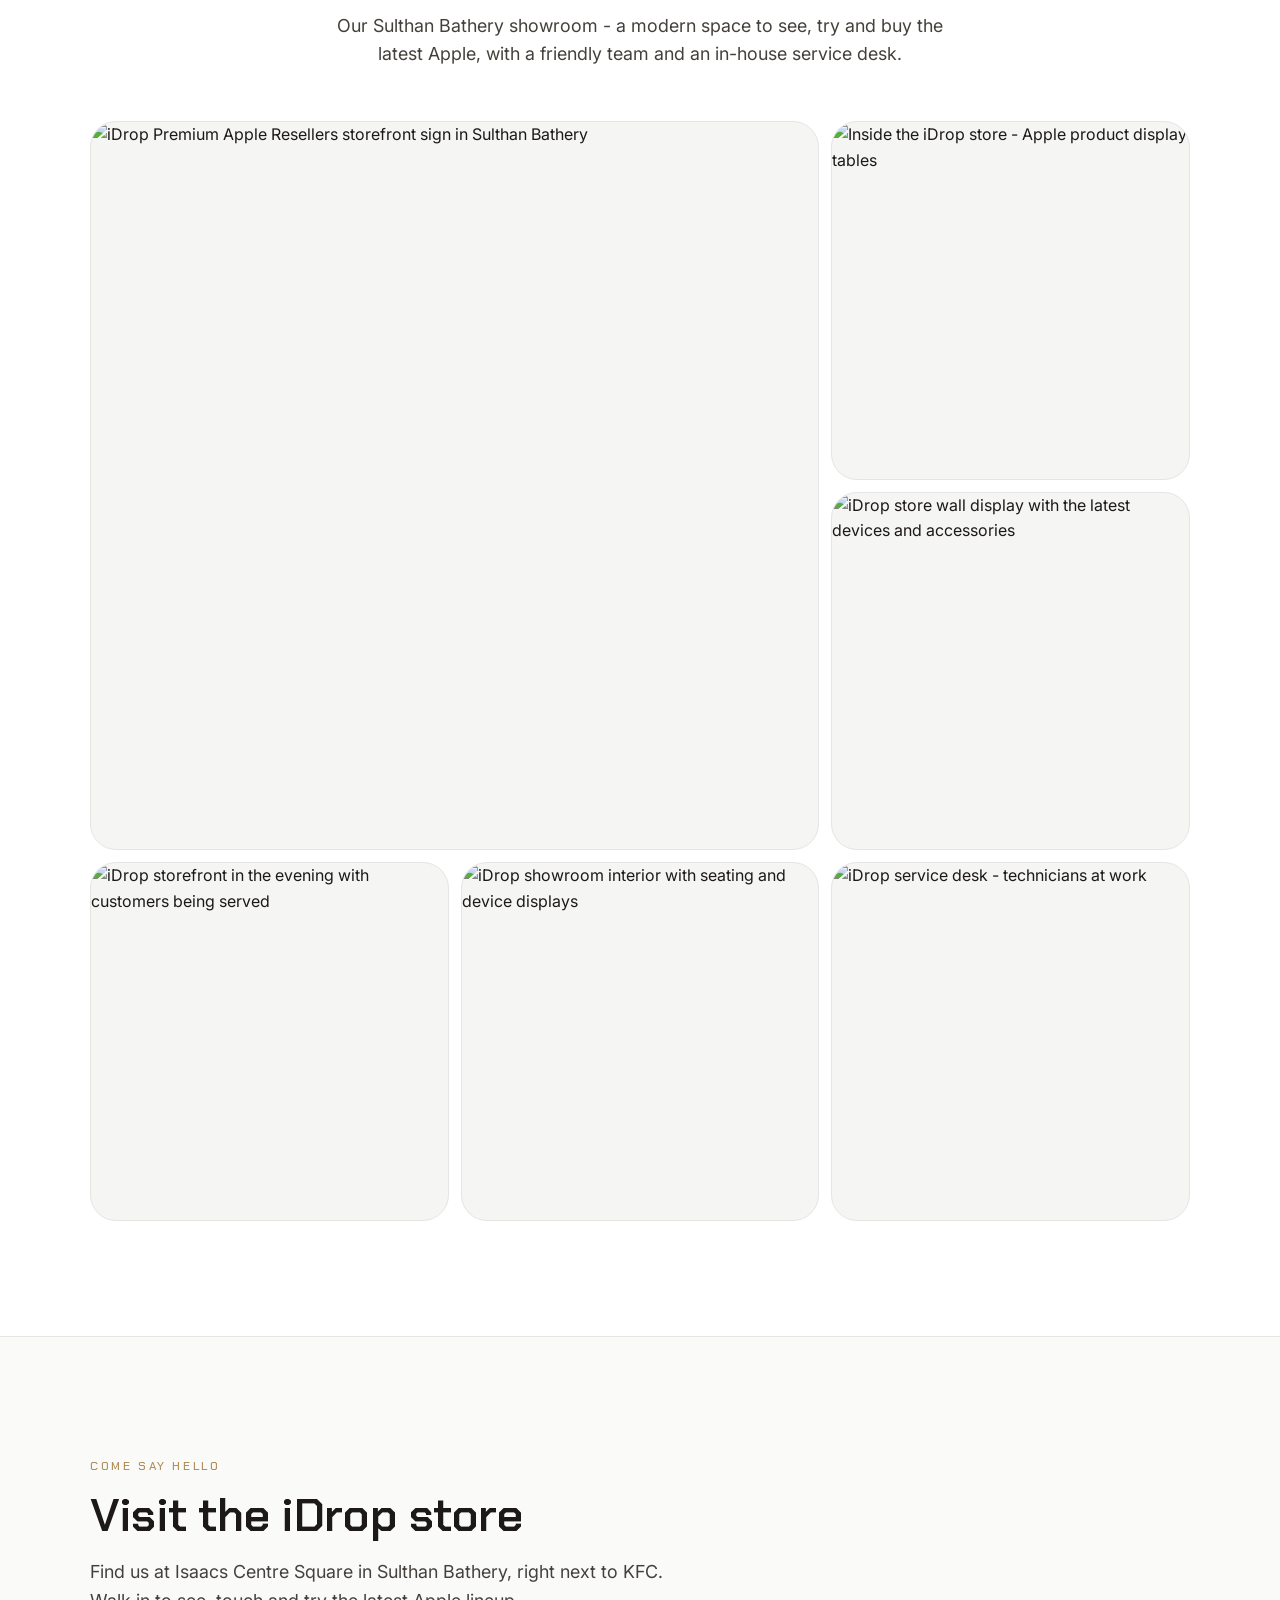
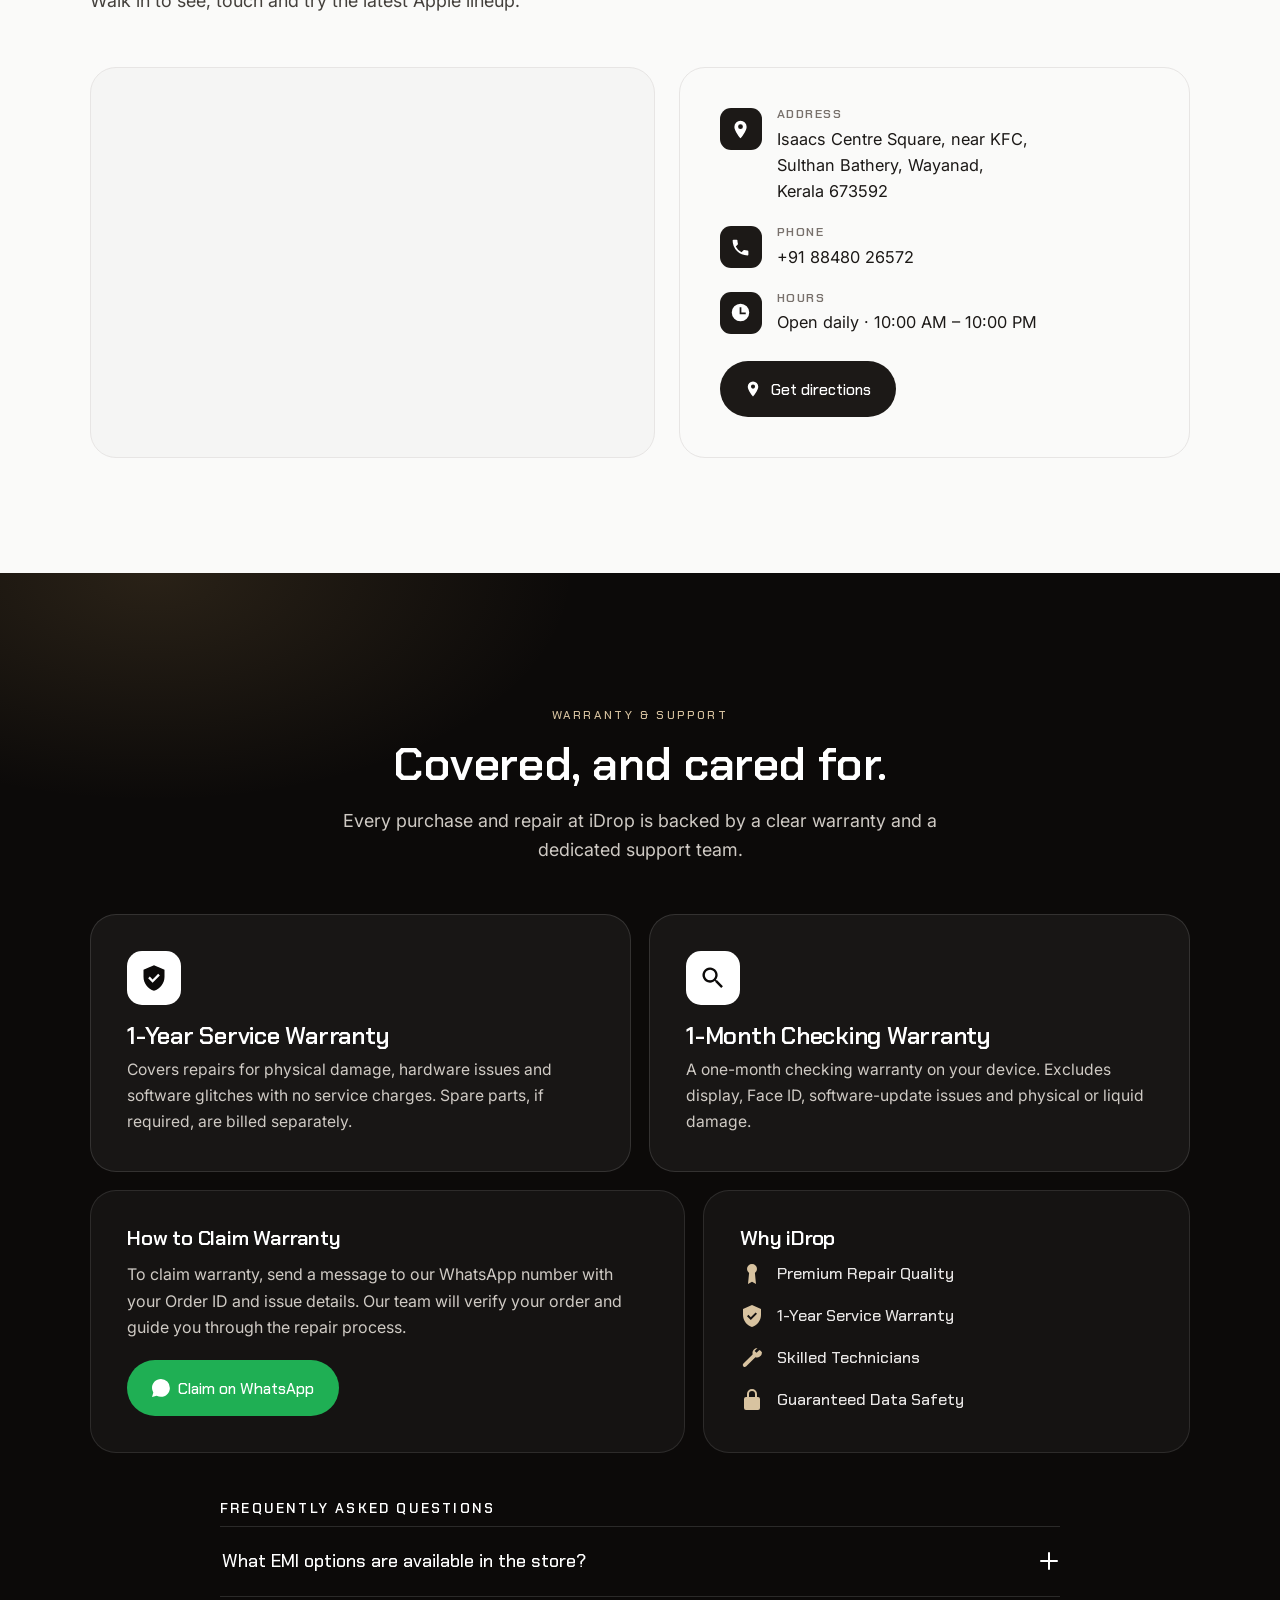
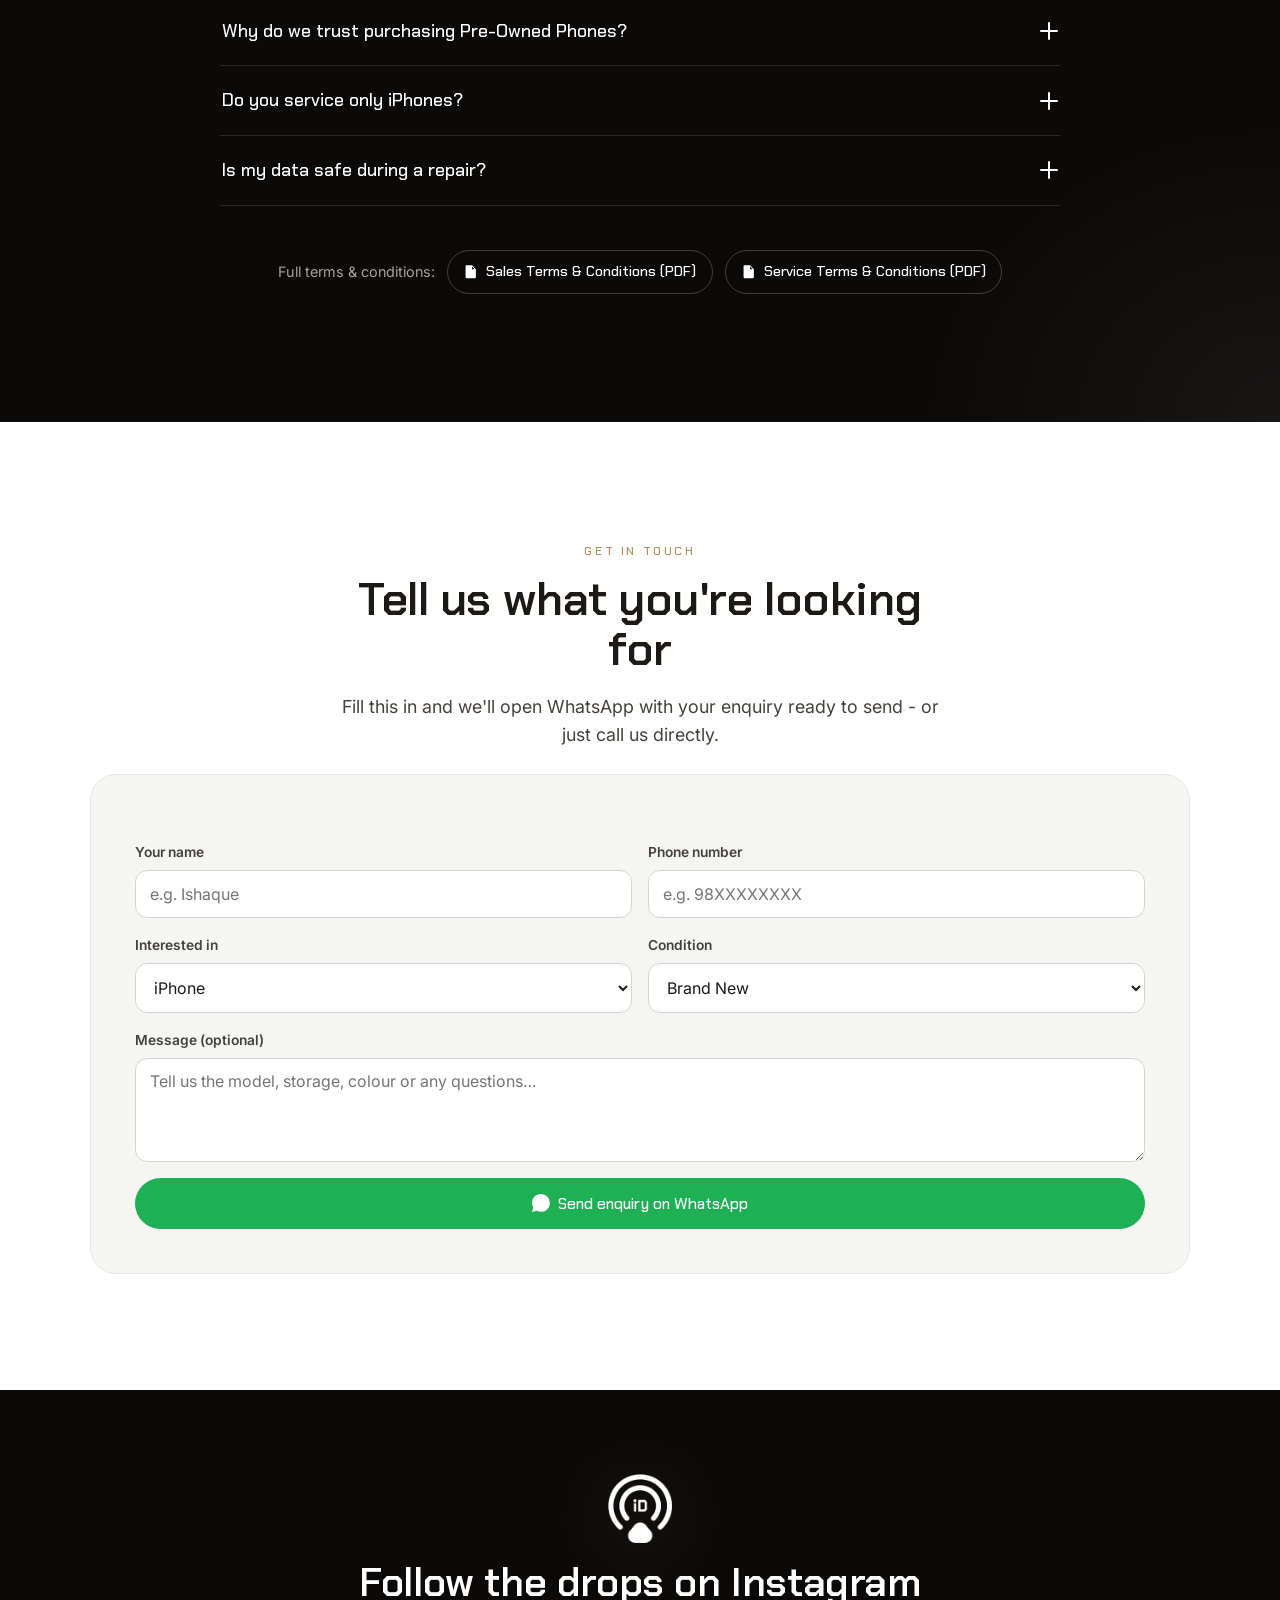
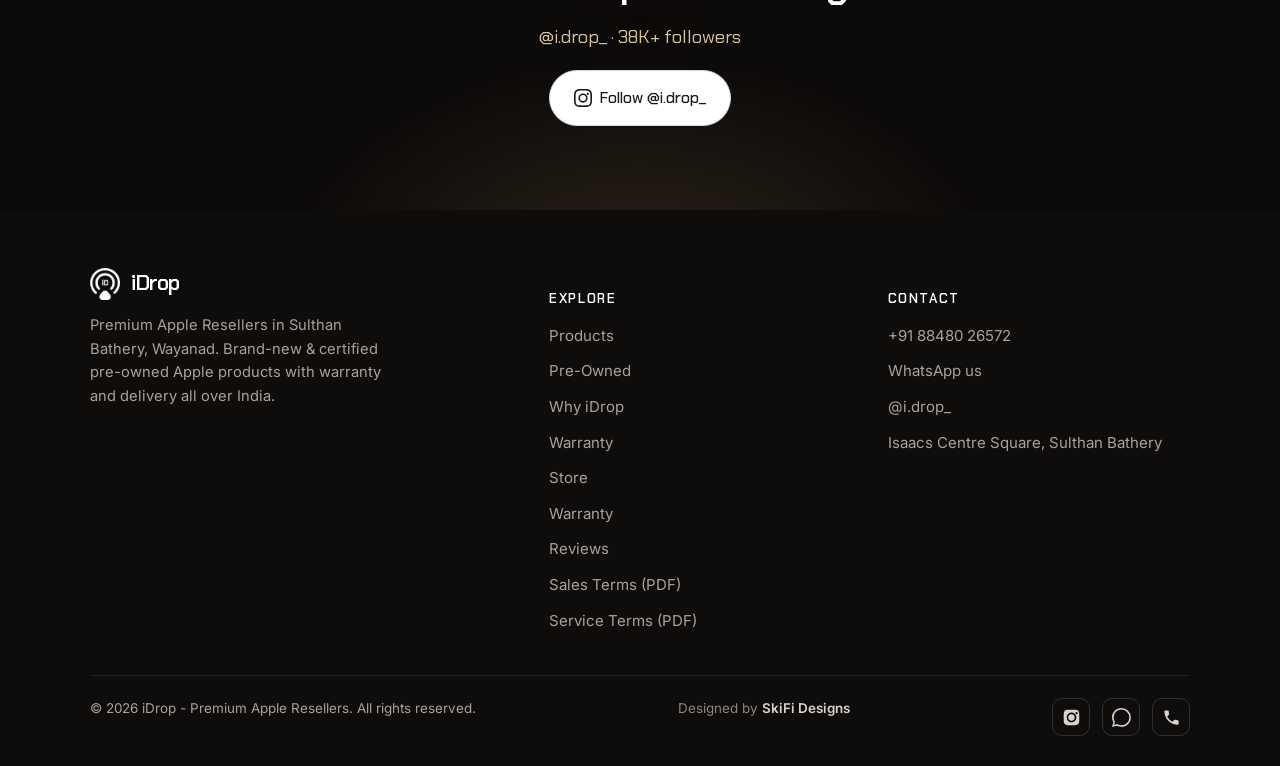
==== commit dc96a173: "Add files via upload" ====
--- a/index.html
+++ b/index.html
@@ -102,6 +102,7 @@
 .nav-links a:hover{color:var(--ink)}
 .nav-links a:hover::after{right:0}
 .nav-cta{display:flex;align-items:center;gap:12px}
+.nav-reseller{height:46px;width:auto;display:block}
 .nav-toggle{display:none;background:none;border:0;cursor:pointer;padding:8px;color:var(--ink)}
 .nav-toggle svg{width:26px;height:26px}
 
@@ -112,8 +113,9 @@
   radial-gradient(600px 600px at 88% 110%,rgba(255,255,255,.06),transparent 60%)}
 .hero .wrap{position:relative;padding-block:clamp(58px,9vw,104px);display:grid;justify-items:center;text-align:center;gap:26px}
 .hero-mark{display:inline-block;width:clamp(92px,14vw,132px);color:#fff;filter:drop-shadow(0 10px 40px rgba(176,141,87,.25));--mark-bg:var(--black)}
-.hero h1{font-size:clamp(2.4rem,6.2vw,4.4rem);font-weight:600;letter-spacing:-.025em;max-width:16ch}
-.hero h1 .thin{color:var(--stone-500);font-weight:300}
+.hero h1{font-size:clamp(1.4rem,5.2vw,3.6rem);font-weight:600;letter-spacing:-.025em;max-width:none}
+.hero h1 .ln{display:block;white-space:nowrap}
+.hero h1 .thin{color:var(--stone-500);font-weight:300;font-size:clamp(.95rem,3.2vw,1.9rem);margin-top:.35em}
 .hero-sub{max-width:54ch;color:#cfcac4;font-size:clamp(1.02rem,1.7vw,1.22rem)}
 .hero-cta{display:flex;gap:14px;flex-wrap:wrap;justify-content:center;margin-top:6px}
 .trust{display:flex;flex-wrap:wrap;gap:10px 14px;justify-content:center;margin-top:14px}
@@ -135,7 +137,7 @@
 .sec-head h2{font-size:clamp(1.9rem,3.8vw,2.9rem);margin-top:12px}
 
 /* product grid */
-.grid-prod{display:grid;grid-template-columns:repeat(auto-fit,minmax(250px,1fr));gap:18px;margin-top:52px}
+.grid-prod{display:grid;grid-template-columns:repeat(3,1fr);gap:18px;margin-top:52px}
 .pcard{background:var(--paper);border:1px solid var(--stone-200);border-radius:var(--r-lg);padding:30px 26px;
   transition:transform .3s var(--ease),box-shadow .3s var(--ease),border-color .3s;display:flex;flex-direction:column;gap:14px;min-height:230px}
 .pcard:hover{transform:translateY(-6px);box-shadow:var(--sh-2);border-color:var(--stone-300)}
@@ -163,7 +165,7 @@
 .fcard.lite p{color:var(--stone-700)}
 
 /* why / features */
-.feat-grid{display:grid;grid-template-columns:repeat(auto-fit,minmax(260px,1fr));gap:14px;margin-top:52px}
+.feat-grid{display:grid;grid-template-columns:repeat(3,1fr);gap:14px;margin-top:52px}
 .feat{display:flex;gap:16px;padding:24px;border-radius:var(--r);background:#fff;border:1px solid var(--stone-200);transition:border-color .3s,transform .3s var(--ease)}
 .feat:hover{border-color:var(--stone-300);transform:translateY(-3px)}
 .feat .fi{flex:none;width:46px;height:46px;border-radius:12px;background:var(--stone-100);color:var(--ink);display:grid;place-items:center}
@@ -257,12 +259,22 @@
   .m-menu ul{list-style:none;margin:0;padding:14px clamp(20px,5vw,40px) 24px;display:flex;flex-direction:column;gap:4px}
   .m-menu a{padding:14px 4px;font-family:var(--font-d);font-size:1.08rem;font-weight:500;border-bottom:1px solid var(--stone-100)}
   .m-menu .btn{margin-top:14px;justify-content:center}
+  .grid-prod{grid-template-columns:1fr 1fr}
+  .feat-grid{grid-template-columns:1fr 1fr}
   .split{grid-template-columns:1fr}
+  .fcard{min-height:auto;justify-content:flex-start}
   .visit-grid{grid-template-columns:1fr}
   .foot .top{grid-template-columns:1fr 1fr}
   .enq form{grid-template-columns:1fr}
 }
 @media (max-width:520px){
+  .hero .wrap{padding-block:clamp(46px,12vw,72px);gap:20px}
+  .hero h1{font-size:clamp(2rem,8.6vw,2.7rem);line-height:1.08;text-wrap:balance}
+  .hero h1 .ln{white-space:normal;display:block}
+  .hero h1 .thin{font-size:clamp(.82rem,3.4vw,1rem);margin-top:.5em;text-wrap:balance}
+  .hero-sub{font-size:1.02rem;line-height:1.55}
+  .grid-prod{grid-template-columns:1fr}
+  .feat-grid{grid-template-columns:1fr}
   .foot .top{grid-template-columns:1fr}
   .hero-cta{flex-direction:column;width:100%}
   .hero-cta .btn{justify-content:center}
@@ -270,20 +282,25 @@
 }
 
 /* floating whatsapp */
-.wa-float{position:fixed;right:clamp(16px,4vw,28px);bottom:clamp(16px,4vw,28px);z-index:45;
-  width:60px;height:60px;border-radius:50%;background:#1faf54;color:#fff;display:grid;place-items:center;
-  box-shadow:0 10px 30px rgba(31,175,84,.42);transition:transform .2s var(--ease),box-shadow .2s var(--ease)}
-.wa-float svg{width:32px;height:32px;position:relative;z-index:2}
+.fab-stack{position:fixed;right:clamp(16px,4vw,28px);bottom:clamp(16px,4vw,28px);z-index:45;
+  display:flex;align-items:center;gap:14px}
+.wa-float,.call-float{position:relative;width:60px;height:60px;border-radius:50%;color:#fff;display:grid;place-items:center;
+  transition:transform .2s var(--ease),box-shadow .2s var(--ease)}
+.wa-float{background:#1faf54;box-shadow:0 10px 30px rgba(31,175,84,.42)}
+.call-float{background:#0a84ff;box-shadow:0 10px 30px rgba(10,132,255,.42)}
+.wa-float svg,.call-float svg{width:32px;height:32px;position:relative;z-index:2}
 .wa-float:hover{transform:translateY(-3px) scale(1.05);box-shadow:0 16px 38px rgba(31,175,84,.55)}
+.call-float:hover{transform:translateY(-3px) scale(1.05);box-shadow:0 16px 38px rgba(10,132,255,.55)}
 .wa-float::after{content:"";position:absolute;inset:0;border-radius:50%;background:#1faf54;z-index:1;animation:waPulse 2.6s ease-out infinite}
+.call-float::after{content:"";position:absolute;inset:0;border-radius:50%;background:#0a84ff;z-index:1;animation:waPulse 2.6s ease-out infinite;animation-delay:1.3s}
 .wa-tip{position:absolute;right:74px;top:50%;transform:translateY(-50%) translateX(8px);background:var(--ink);color:#fff;
   font-family:var(--font-d);font-size:.86rem;font-weight:500;padding:.55em .85em;border-radius:10px;white-space:nowrap;
   opacity:0;pointer-events:none;transition:opacity .2s var(--ease),transform .2s var(--ease);box-shadow:var(--sh-2)}
 .wa-tip::after{content:"";position:absolute;right:-5px;top:50%;transform:translateY(-50%) rotate(45deg);width:10px;height:10px;background:var(--ink)}
-.wa-float:hover .wa-tip,.wa-float:focus-visible .wa-tip{opacity:1;transform:translateY(-50%) translateX(0)}
+.wa-float:hover .wa-tip,.wa-float:focus-visible .wa-tip,.call-float:hover .wa-tip,.call-float:focus-visible .wa-tip{opacity:1;transform:translateY(-50%) translateX(0)}
 @keyframes waPulse{0%{transform:scale(1);opacity:.55}70%{transform:scale(1.7);opacity:0}100%{transform:scale(1.7);opacity:0}}
-@media (prefers-reduced-motion:reduce){.wa-float::after{animation:none;display:none}.wa-float:hover{transform:none}}
-@media (max-width:520px){.wa-float{width:54px;height:54px}.wa-float svg{width:29px;height:29px}.wa-tip{display:none}}
+@media (prefers-reduced-motion:reduce){.wa-float::after,.call-float::after{animation:none;display:none}.wa-float:hover,.call-float:hover{transform:none}}
+@media (max-width:520px){.wa-float,.call-float{width:54px;height:54px}.wa-float svg,.call-float svg{width:29px;height:29px}.wa-tip{display:none}}
 
 
 /* official logo images */
@@ -294,7 +311,7 @@
 .nav .brand .mark{display:inline-flex;align-items:center}
 
 /* hide nav whatsapp button on mobile (floating button covers it) */
-@media (max-width:860px){.nav-wa{display:none!important}}
+@media (max-width:600px){.nav-reseller{display:none!important}}
 
 /* store gallery - packed mosaic, no empty space */
 .gallery{display:grid;grid-template-columns:repeat(3,1fr);grid-auto-flow:dense;gap:12px;margin-top:52px}
@@ -403,10 +420,7 @@
     <a href="#contact">Contact</a>
   </nav>
   <div class="nav-cta">
-    <a class="btn btn-dark nav-wa" href="https://wa.me/918848026572?text=Hi%20iDrop%2C%20I%27d%20like%20an%20enquiry" target="_blank" rel="noopener">
-      <svg viewBox="0 0 24 24" fill="currentColor" aria-hidden="true"><path d="M.06 24l1.68-6.13A11.86 11.86 0 010 11.86C0 5.32 5.33 0 11.9 0a11.82 11.82 0 018.41 3.49 11.78 11.78 0 013.48 8.39c0 6.54-5.33 11.86-11.9 11.86a12 12 0 01-5.7-1.45L.06 24zM6.6 20.2l.36.21a9.86 9.86 0 005 1.37 9.88 9.88 0 009.9-9.86 9.74 9.74 0 00-2.9-6.99A9.82 9.82 0 0011.9 2 9.88 9.88 0 002 11.86a9.78 9.78 0 001.5 5.24l.24.38-1 3.65 3.86-.93zm11.69-5.62c-.08-.14-.3-.23-.63-.4-.32-.16-1.9-.94-2.2-1.04-.3-.11-.5-.16-.72.16-.21.32-.82 1.03-1 1.24-.18.21-.37.24-.68.08a8.05 8.05 0 01-2.38-1.47 9 9 0 01-1.65-2.05c-.17-.3 0-.46.14-.61.14-.14.32-.37.48-.55.16-.18.21-.32.32-.53.1-.21.05-.4-.03-.55-.08-.16-.72-1.74-1-2.38-.26-.62-.53-.54-.72-.55l-.62-.01c-.21 0-.55.08-.84.4-.29.32-1.1 1.08-1.1 2.63 0 1.55 1.13 3.05 1.29 3.26.16.21 2.22 3.4 5.39 4.77.75.32 1.34.52 1.8.66.76.24 1.45.21 1.99.13.61-.09 1.9-.78 2.16-1.53.27-.74.27-1.38.19-1.52z"/></svg>
-      WhatsApp
-    </a>
+    <img class="nav-reseller" src="apple-authorised-reseller.png" alt="Apple Authorised Reseller" width="640" height="317">
     <button class="nav-toggle" id="navToggle" aria-label="Open menu" aria-expanded="false">
       <svg viewBox="0 0 24 24" fill="none" stroke="currentColor" stroke-width="2" stroke-linecap="round"><path d="M3 6h18M3 12h18M3 18h18"/></svg>
     </button>
@@ -429,8 +443,8 @@
 <section class="hero">
   <div class="wrap">
     <span class="hero-mark" aria-hidden="true"><img src="logo-mark.png" alt="iDrop logo" style="width:100%;height:auto;display:block"></span>
-    <span class="eyebrow">Apple Authorised · Premium Apple Resellers</span>
-    <h1>Premium Apple.<br><span class="thin">Brand-new &amp; certified pre-owned.</span></h1>
+    <span class="eyebrow" style="color:#fff">Premium<br>Apple Reseller</span>
+    <h1><span class="ln">Own the Apple you love.</span><span class="thin ln">New &amp; certified pre-owned, easy EMI.</span></h1>
     <p class="hero-sub">Your trusted Apple destination in Sulthan Bathery, Wayanad - genuine iPhone, iPad, MacBook, Apple Watch &amp; AirPods, with warranty, easy EMI and doorstep delivery across India.</p>
     <div class="hero-cta">
       <a class="btn btn-wa" href="https://wa.me/918848026572?text=Hi%20iDrop%2C%20I%27d%20like%20to%20enquire%20about%20" target="_blank" rel="noopener">
@@ -739,11 +753,18 @@
   </div>
 </div></footer>
 
-<!-- Floating WhatsApp -->
+<!-- Floating action buttons: Call + WhatsApp -->
+<div class="fab-stack">
+<a class="call-float" href="tel:+918848026572" aria-label="Call iDrop">
+  <span class="wa-tip">Call us</span>
+  <svg viewBox="0 0 24 24" fill="currentColor" aria-hidden="true"><path d="M6.6 10.8a15.5 15.5 0 006.6 6.6l2.2-2.2a1 1 0 011-.24 11.4 11.4 0 003.6.57 1 1 0 011 1V20a1 1 0 01-1 1A17 17 0 013 4a1 1 0 011-1h3.5a1 1 0 011 1 11.4 11.4 0 00.57 3.6 1 1 0 01-.24 1z"/></svg>
+</a>
 <a class="wa-float" href="https://wa.me/918848026572?text=Hi%20iDrop%2C%20I%27d%20like%20to%20enquire" target="_blank" rel="noopener" aria-label="Chat with iDrop on WhatsApp">
   <span class="wa-tip">Chat with us</span>
   <svg viewBox="0 0 24 24" fill="currentColor" aria-hidden="true"><path d="M.06 24l1.68-6.13A11.86 11.86 0 010 11.86C0 5.32 5.33 0 11.9 0a11.82 11.82 0 018.41 3.49 11.78 11.78 0 013.48 8.39c0 6.54-5.33 11.86-11.9 11.86a12 12 0 01-5.7-1.45L.06 24zM6.6 20.2l.36.21a9.86 9.86 0 005 1.37 9.88 9.88 0 009.9-9.86 9.74 9.74 0 00-2.9-6.99A9.82 9.82 0 0011.9 2 9.88 9.88 0 002 11.86a9.78 9.78 0 001.5 5.24l.24.38-1 3.65 3.86-.93zm11.69-5.62c-.08-.14-.3-.23-.63-.4-.32-.16-1.9-.94-2.2-1.04-.3-.11-.5-.16-.72.16-.21.32-.82 1.03-1 1.24-.18.21-.37.24-.68.08a8.05 8.05 0 01-2.38-1.47 9 9 0 01-1.65-2.05c-.17-.3 0-.46.14-.61.14-.14.32-.37.48-.55.16-.18.21-.32.32-.53.1-.21.05-.4-.03-.55-.08-.16-.72-1.74-1-2.38-.26-.62-.53-.54-.72-.55l-.62-.01c-.21 0-.55.08-.84.4-.29.32-1.1 1.08-1.1 2.63 0 1.55 1.13 3.05 1.29 3.26.16.21 2.22 3.4 5.39 4.77.75.32 1.34.52 1.8.66.76.24 1.45.21 1.99.13.61-.09 1.9-.78 2.16-1.53.27-.74.27-1.38.19-1.52z"/></svg>
 </a>
+</div>
+
 <script>
 (function () {
   'use strict';
